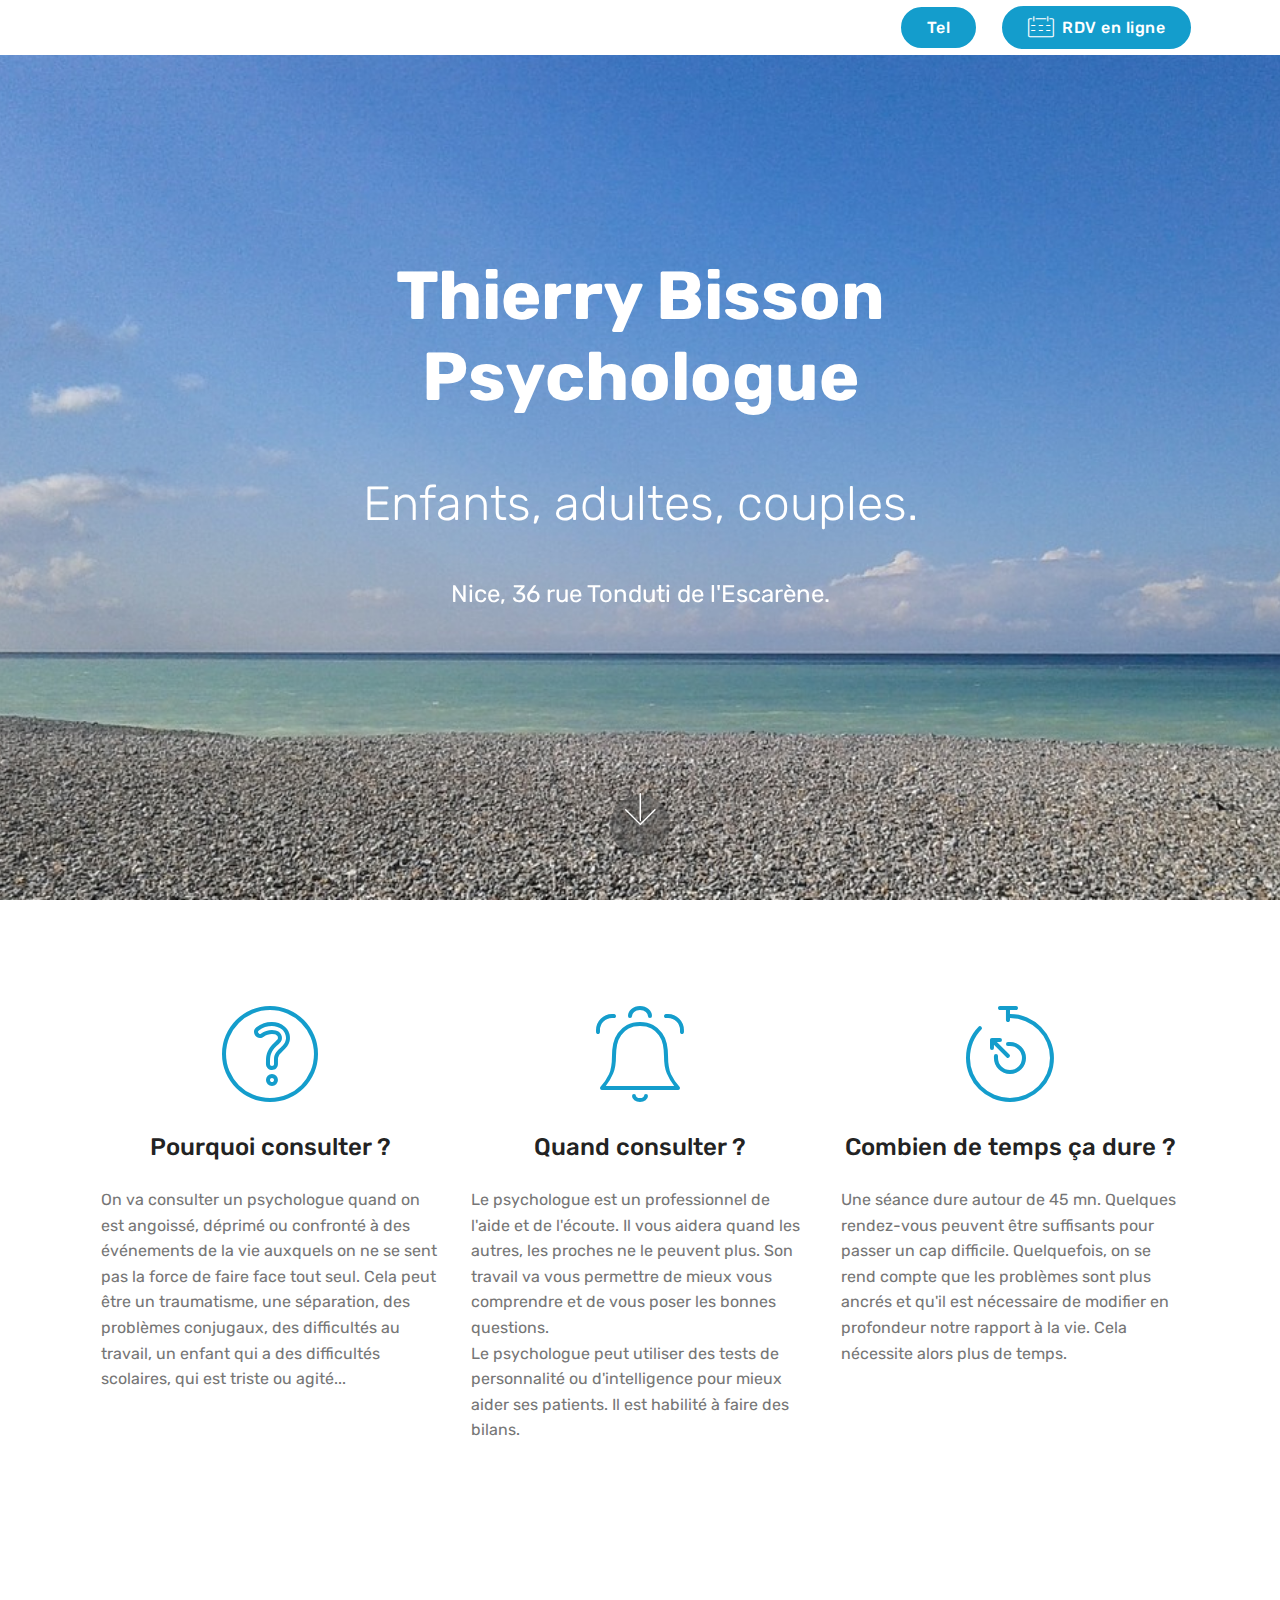
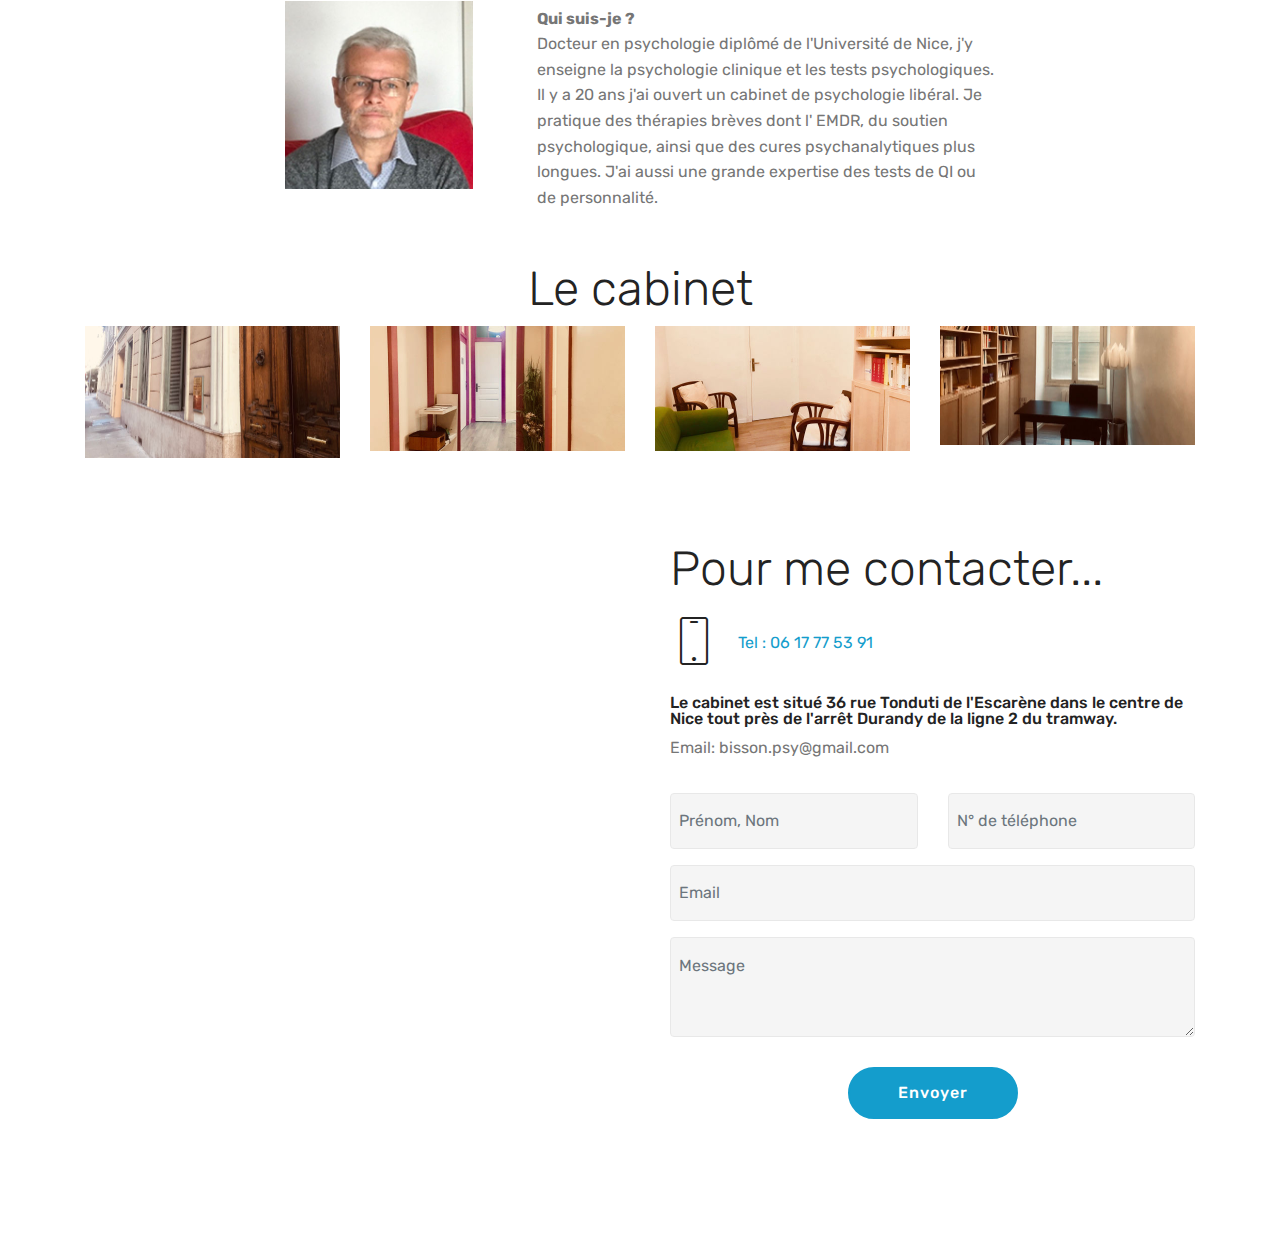
==== Site36/index.html @ e584512e "galerie avant contact, réduction des espaces" ====
<!DOCTYPE html>
<html  >
<head>
  <!-- Site made with Mobirise Website Builder v4.12.3, https://mobirise.com -->
  <meta charset="UTF-8">
  <meta http-equiv="X-UA-Compatible" content="IE=edge">
  <meta name="generator" content="Mobirise v4.12.3, mobirise.com">
  <meta name="viewport" content="width=device-width, initial-scale=1, minimum-scale=1">
  <link rel="shortcut icon" href="assets/images/iconepsy-128x144.png" type="image/x-icon">
  <meta name="description" content="">


  <title>Thierry Bisson Psychologue à Nice</title>
  <link rel="stylesheet" href="assets/web/assets/mobirise-icons/mobirise-icons.css">
  <link rel="stylesheet" href="assets/bootstrap/css/bootstrap.min.css">
  <link rel="stylesheet" href="assets/bootstrap/css/bootstrap-grid.min.css">
  <link rel="stylesheet" href="assets/bootstrap/css/bootstrap-reboot.min.css">
  <link rel="stylesheet" href="assets/tether/tether.min.css">
  <link rel="stylesheet" href="assets/dropdown/css/style.css">
  <link rel="stylesheet" href="assets/theme/css/style.css">
  <link rel="preload" as="style" href="assets/mobirise/css/mbr-additional.css"><link rel="stylesheet" href="assets/mobirise/css/mbr-additional.css" type="text/css">



</head>
<body>


  <section class="menu cid-rXheybpulM" once="menu" id="menu2-d">

    <nav class="navbar navbar-expand beta-menu navbar-dropdown align-items-center navbar-fixed-top navbar-toggleable-sm">
        <button class="navbar-toggler navbar-toggler-right" type="button" data-toggle="collapse" data-target="#navbarSupportedContent" aria-controls="navbarSupportedContent" aria-expanded="false" aria-label="Toggle navigation">
            <div class="hamburger">
                <span></span>
                <span></span>
                <span></span>
                <span></span>
            </div>
        </button>
        <!-- <div class="menu-logo">
            <div class="navbar-brand">


            </div>
        </div> -->
        <div class="collapse navbar-collapse" id="navbarSupportedContent">

            <div class="navbar-buttons mbr-section-btn">
                <a class="btn btn-sm btn-primary display-7" href="tel:+33617775391"
                target="_blank">
                <!-- <span class="mbri-mobile mbr-iconfont mbr-iconfont-btn"></span> -->
                <font face="MobiriseIcons">
                    <span style="font-size: 20px;"></span>
                </font>Tel
                </a>
                <a class="btn btn-sm btn-primary display-7" href="https://www.clicrdv.com/thierry-bisson?"
                target="_blank">
                <span class="mbri-calendar mbr-iconfont mbr-iconfont-btn"></span>
                <font face="MobiriseIcons">
                    <span style="font-size: 20px;"></span>
                </font>RDV en ligne
                </a>
            </div>
        </div>
    </nav>
</section>





<section class="engine"><a href="https://mobirise.info/t">free amp templates</a></section><section class="cid-rX5AnZ8Bly mbr-fullscreen mbr-parallax-background" id="header2-3">


    <div class="container align-center">
        <div class="row justify-content-md-center">
            <div class="mbr-white col-md-10">
                <h1 class="mbr-section-title mbr-bold pb-3 mbr-fonts-style display-1">Thierry Bisson Psychologue<br></h1><br>
                <p class="mbr-text pb-3 mbr-fonts-style display-2">Enfants, adultes, couples.<br>

                <p class="mbr-text pb-3 mbr-fonts-style display-5">
                    Nice, 36 rue Tonduti de l'Escarène.</p>

            </div>
        </div>
    </div>
    <div class="mbr-arrow hidden-sm-down" aria-hidden="true">
        <a href="#next">
            <i class="mbri-down mbr-iconfont"></i>
        </a>
    </div>
</section>





<section class="features1 cid-rX5BMU7tfX" id="features1-6">

    <div class="container">
        <div class="media-container-row">

            <div class="card p-3 col-12 col-md-6 col-lg-4">
                <div class="card-img pb-3">
                    <span class="mbr-iconfont mbri-question"></span>
                </div>
                <div class="card-box">
                    <h4 class="card-title py-3 mbr-fonts-style display-5">Pourquoi consulter ?</h4>
                    <p class="mbr-text mbr-fonts-style display-7">
                        On va consulter un psychologue quand on est angoissé, déprimé ou confronté à des événements de la vie auxquels on ne se sent pas la force de faire face tout seul. Cela peut être un traumatisme, une séparation, des problèmes conjugaux, des difficultés au travail, un enfant qui a des difficultés scolaires, qui est triste ou agité...
                    </p>
                </div>
            </div>

            <div class="card p-3 col-12 col-md-6 col-lg-4">
                <div class="card-img pb-3">
                    <span class="mbr-iconfont mbri-alert"></span>
                </div>
                <div class="card-box">
                    <h4 class="card-title py-3 mbr-fonts-style display-5">Quand consulter ?</h4>
                    <p class="mbr-text mbr-fonts-style display-7">Le psychologue est un professionnel de l'aide et de l'écoute. Il vous aidera quand les autres, les proches ne le peuvent plus. Son travail va vous permettre de mieux vous comprendre et de vous poser les bonnes questions.<br>Le psychologue peut utiliser des tests de personnalité ou d'intelligence pour mieux aider ses patients. Il est habilité à faire des bilans.</p>
                </div>
            </div>

            <div class="card p-3 col-12 col-md-6 col-lg-4">
                <div class="card-img pb-3">
                    <span class="mbr-iconfont mbri-timer"></span>
                </div>
                <div class="card-box">
                    <h4 class="card-title py-3 mbr-fonts-style display-5">Combien de temps ça dure ?</h4>
                    <p class="mbr-text mbr-fonts-style display-7">
                        Une séance dure autour de 45 mn. Quelques rendez-vous peuvent être suffisants pour passer un cap difficile. Quelquefois, on se rend compte que les problèmes sont plus ancrés et qu'il est nécessaire de modifier en profondeur notre rapport à la vie. Cela nécessite alors plus de temps.
                    </p>
                </div>
            </div>



        </div>

    </div>

</section>




<section class="mbr-section content6 cid-rXh73MvF9s" id="content6-9">



    <div class="container">
        <div class="media-container-row">
            <div class="col-12 col-md-8">
                <div class="media-container-row">
                    <div class="mbr-figure" style="width: 50%;">
                      <img src="assets/images/thierrybisson-400x400.jpg" alt="Mobirise" title="">
                    </div>
                    <div class="media-content">
                        <div class="mbr-section-text">
                            <p class="mbr-text mb-0 mbr-fonts-style display-7">
                               <br><strong>Qui suis-je ?</strong><br>Docteur en psychologie diplômé de l'Université de Nice, j'y enseigne la psychologie clinique et les tests psychologiques. Il y a 20 ans j'ai ouvert un cabinet de psychologie libéral. Je pratique des thérapies brèves dont l' EMDR, du soutien psychologique, ainsi que des cures psychanalytiques plus longues. J'ai aussi une grande expertise des tests de QI ou de personnalité.</p>
                        </div>
                    </div>
                </div>
            </div>
        </div>
    </div>
</section>

<section class="mbr-gallery gallery5 cid-rXhcnWGYde" id="gallery5-c">

    <div class="container">
        <h3 class="mbr-section-title align-center mbr-fonts-style display-2">
            Le cabinet</h3>

        <div class="row mbr-gallery" data-toggle="modal" data-target="#rXhog6Fxp5">
            <div class="col-sm-6 col-md-4 col-lg-3 item gallery-image">
                <div class="item-wrapper">
                    <img class="w-100" src="assets/images/entree-510x265.jpg" alt="" data-slide-to="0" title="" data-target="#rXhog6F63p">
                </div>
            </div>
            <div class="col-sm-6 col-md-4 col-lg-3 item gallery-image">
                <div class="item-wrapper">
                    <img class="w-100" src="assets/images/img-9846-510x250.jpg" alt="" data-slide-to="1" title="" data-target="#rXhog6F63p">
                </div>
            </div>
            <div class="col-sm-6 col-md-4 col-lg-3 item gallery-image">
                <div class="item-wrapper">
                    <img class="w-100" src="assets/images/img-9851-510x250.jpg" alt="" data-slide-to="2" title="" data-target="#rXhog6F63p">
                </div>
            </div>
            <div class="col-sm-6 col-md-4 col-lg-3 item gallery-image">
                <div class="item-wrapper">
                    <img class="w-100" src="assets/images/img-9849-510x239.jpg" alt="" data-slide-to="3" title="" data-target="#rXhog6F63p">
                </div>
            </div>
        </div>


    </div>
</section>


<section class="mbr-section form4 cid-rXh8LhP3tX" id="form4-a">


    <div class="container">
        <div class="row">
            <div class="col-md-6">
                <div class="google-map"><iframe frameborder="0" style="border:0" src="https://www.google.com/maps/embed/v1/place?key=AIzaSyCy9r70T3NYf3PhvVflTo0_zdif2_IoIYs&amp;q=place_id:ChIJA7hTmqXazRIR4J4RsKJyH0o" allowfullscreen=""></iframe></div>
            </div>
            <div class="col-md-6">
                <h2 class="pb-3 align-left mbr-fonts-style display-2">
                    Pour me contacter...</h2>
                <div>
                    <div class="icon-block pb-3 align-left">
                        <span class="icon-block__icon">
                            <span class="mbr-iconfont mbri-mobile"></span>
                        </span>


                        <a  href="tel:+33617775391"
                        target="_blank">
                        <!-- <span class="mbri-mobile mbr-iconfont mbr-iconfont-btn"></span> -->
                        <font face="MobiriseIcons">
                            <span style="font-size: 20px;"></span>
                        </font>Tel : 06 17 77 53 91
                        </a>




                        <!-- <h4 class="icon-block__title align-left mbr-fonts-style display-5">
                            06 17 77 53 91</h4> -->
                    </div>
                    <div class="icon-contacts pb-3">
                        <h5 class="align-left mbr-fonts-style display-7">Le cabinet est situé 36 rue Tonduti de l'Escarène dans le centre de Nice tout près de l'arrêt Durandy de la ligne 2 du tramway.</h5>

                        <a href="mailto:bisson.psy@gmail.com">
                        <p class="mbr-text align-left mbr-fonts-style display-7">Email: bisson.psy@gmail.com</p>
                        </a>
                    </div>
                </div>
                <div data-form-type="formoid">
                    <!---Formbuilder Form--->
                    <form action="https://mobirise.com/" method="POST" class="mbr-form form-with-styler" data-form-title="Mobirise Form"><input type="hidden" name="email" data-form-email="true" value="B6RjPDzgk/jT1wOFY/OQM3kNAQE3UJX8dqQb4H48ahyPomcD1AdgbJ08Fboomi5NJydVvF0+Ov7CQm+MrzidzOKGbsHlS70PgbFmV1HSnGoalaUDtWf2pWl2YOwgZ0vX">
                        <div class="row">
                            <div hidden="hidden" data-form-alert="" class="alert alert-success col-12">Merci, votre message a bien été envoyé</div>
                            <div hidden="hidden" data-form-alert-danger="" class="alert alert-danger col-12">
                            </div>
                        </div>
                        <div class="dragArea row">
                            <div class="col-md-6  form-group" data-for="name">
                                <input type="text" name="name" placeholder="Prénom, Nom" data-form-field="Name" required="required" class="form-control input display-7" id="name-form4-a">
                            </div>
                            <div class="col-md-6  form-group" data-for="phone">
                                <input type="text" name="phone" placeholder="N° de téléphone" data-form-field="Phone" required="required" class="form-control input display-7" id="phone-form4-a">
                            </div>
                            <div data-for="email" class="col-md-12  form-group">
                                <input type="text" name="email" placeholder="Email" data-form-field="Email" class="form-control input display-7" required="required" id="email-form4-a">
                            </div>
                            <div data-for="message" class="col-md-12  form-group">
                                <textarea name="message" placeholder="Message" data-form-field="Message" class="form-control input display-7" id="message-form4-a"></textarea>
                            </div>
                            <div class="col-md-12 input-group-btn  mt-2 align-center"><button type="submit" class="btn btn-primary btn-form display-4">Envoyer</button></div>
                        </div>
                    </form>
                    <!---Formbuilder Form--->
                </div>
            </div>
        </div>
    </div>
</section>








<section once="footers" class="cid-rXrm5uV6c5 mbr-reveal" id="footer6-f">


    <div class="container">
        <div class="media-container-row align-center mbr-white">
            <div class="col-6">
                <p class="mbr-text mb-0 mbr-fonts-style display-7">
                    © Copyright Thierry Bisson</p>
            </div>
            <div class="col-6">
                <p class="mbr-text mb-0 mbr-fonts-style display-7">
                    <a href="mentionslegales.html"> Mentions légales</a>
                </p>
            </div>
        </div>
    </div>
</section>


  <script src="assets/web/assets/jquery/jquery.min.js"></script>
  <script src="assets/popper/popper.min.js"></script>
  <script src="assets/bootstrap/js/bootstrap.min.js"></script>
  <script src="assets/smoothscroll/smooth-scroll.js"></script>
  <script src="assets/tether/tether.min.js"></script>
  <script src="assets/parallax/jarallax.min.js"></script>
  <script src="assets/dropdown/js/nav-dropdown.js"></script>
  <script src="assets/dropdown/js/navbar-dropdown.js"></script>
  <script src="assets/touchswipe/jquery.touch-swipe.min.js"></script>
  <script src="assets/theme/js/script.js"></script>
  <script src="assets/formoid/formoid.min.js"></script>


</body>
</html>
---- Site36/assets/web/assets/mobirise-icons/mobirise-icons.css ----
@font-face {
  font-family: 'MobiriseIcons';
  src:  url('mobirise-icons.eot?spat4u');
  src:  url('mobirise-icons.eot?spat4u#iefix') format('embedded-opentype'),
    url('mobirise-icons.ttf?spat4u') format('truetype'),
    url('mobirise-icons.woff?spat4u') format('woff'),
    url('mobirise-icons.svg?spat4u#MobiriseIcons') format('svg');
  font-weight: normal;
  font-style: normal;
  font-display: swap;
}

[class^="mbri-"], [class*=" mbri-"] {
  /* use !important to prevent issues with browser extensions that change fonts */
  font-family: MobiriseIcons !important;
  speak: none;
  font-style: normal;
  font-weight: normal;
  font-variant: normal;
  text-transform: none;
  line-height: 1;

  /* Better Font Rendering =========== */
  -webkit-font-smoothing: antialiased;
  -moz-osx-font-smoothing: grayscale;
}

.mbri-add-submenu:before {
  content: "\e900";
}
.mbri-alert:before {
  content: "\e901";
}
.mbri-align-center:before {
  content: "\e902";
}
.mbri-align-justify:before {
  content: "\e903";
}
.mbri-align-left:before {
  content: "\e904";
}
.mbri-align-right:before {
  content: "\e905";
}
.mbri-android:before {
  content: "\e906";
}
.mbri-apple:before {
  content: "\e907";
}
.mbri-arrow-down:before {
  content: "\e908";
}
.mbri-arrow-next:before {
  content: "\e909";
}
.mbri-arrow-prev:before {
  content: "\e90a";
}
.mbri-arrow-up:before {
  content: "\e90b";
}
.mbri-bold:before {
  content: "\e90c";
}
.mbri-bookmark:before {
  content: "\e90d";
}
.mbri-bootstrap:before {
  content: "\e90e";
}
.mbri-briefcase:before {
  content: "\e90f";
}
.mbri-browse:before {
  content: "\e910";
}
.mbri-bulleted-list:before {
  content: "\e911";
}
.mbri-calendar:before {
  content: "\e912";
}
.mbri-camera:before {
  content: "\e913";
}
.mbri-cart-add:before {
  content: "\e914";
}
.mbri-cart-full:before {
  content: "\e915";
}
.mbri-cash:before {
  content: "\e916";
}
.mbri-change-style:before {
  content: "\e917";
}
.mbri-chat:before {
  content: "\e918";
}
.mbri-clock:before {
  content: "\e919";
}
.mbri-close:before {
  content: "\e91a";
}
.mbri-cloud:before {
  content: "\e91b";
}
.mbri-code:before {
  content: "\e91c";
}
.mbri-contact-form:before {
  content: "\e91d";
}
.mbri-credit-card:before {
  content: "\e91e";
}
.mbri-cursor-click:before {
  content: "\e91f";
}
.mbri-cust-feedback:before {
  content: "\e920";
}
.mbri-database:before {
  content: "\e921";
}
.mbri-delivery:before {
  content: "\e922";
}
.mbri-desktop:before {
  content: "\e923";
}
.mbri-devices:before {
  content: "\e924";
}
.mbri-down:before {
  content: "\e925";
}
.mbri-download:before {
  content: "\e989";
}
.mbri-drag-n-drop:before {
  content: "\e927";
}
.mbri-drag-n-drop2:before {
  content: "\e928";
}
.mbri-edit:before {
  content: "\e929";
}
.mbri-edit2:before {
  content: "\e92a";
}
.mbri-error:before {
  content: "\e92b";
}
.mbri-extension:before {
  content: "\e92c";
}
.mbri-features:before {
  content: "\e92d";
}
.mbri-file:before {
  content: "\e92e";
}
.mbri-flag:before {
  content: "\e92f";
}
.mbri-folder:before {
  content: "\e930";
}
.mbri-gift:before {
  content: "\e931";
}
.mbri-github:before {
  content: "\e932";
}
.mbri-globe:before {
  content: "\e933";
}
.mbri-globe-2:before {
  content: "\e934";
}
.mbri-growing-chart:before {
  content: "\e935";
}
.mbri-hearth:before {
  content: "\e936";
}
.mbri-help:before {
  content: "\e937";
}
.mbri-home:before {
  content: "\e938";
}
.mbri-hot-cup:before {
  content: "\e939";
}
.mbri-idea:before {
  content: "\e93a";
}
.mbri-image-gallery:before {
  content: "\e93b";
}
.mbri-image-slider:before {
  content: "\e93c";
}
.mbri-info:before {
  content: "\e93d";
}
.mbri-italic:before {
  content: "\e93e";
}
.mbri-key:before {
  content: "\e93f";
}
.mbri-laptop:before {
  content: "\e940";
}
.mbri-layers:before {
  content: "\e941";
}
.mbri-left-right:before {
  content: "\e942";
}
.mbri-left:before {
  content: "\e943";
}
.mbri-letter:before {
  content: "\e944";
}
.mbri-like:before {
  content: "\e945";
}
.mbri-link:before {
  content: "\e946";
}
.mbri-lock:before {
  content: "\e947";
}
.mbri-login:before {
  content: "\e948";
}
.mbri-logout:before {
  content: "\e949";
}
.mbri-magic-stick:before {
  content: "\e94a";
}
.mbri-map-pin:before {
  content: "\e94b";
}
.mbri-menu:before {
  content: "\e94c";
}
.mbri-mobile:before {
  content: "\e94d";
}
.mbri-mobile2:before {
  content: "\e94e";
}
.mbri-mobirise:before {
  content: "\e94f";
}
.mbri-more-horizontal:before {
  content: "\e950";
}
.mbri-more-vertical:before {
  content: "\e951";
}
.mbri-music:before {
  content: "\e952";
}
.mbri-new-file:before {
  content: "\e953";
}
.mbri-numbered-list:before {
  content: "\e954";
}
.mbri-opened-folder:before {
  content: "\e955";
}
.mbri-pages:before {
  content: "\e956";
}
.mbri-paper-plane:before {
  content: "\e957";
}
.mbri-paperclip:before {
  content: "\e958";
}
.mbri-photo:before {
  content: "\e959";
}
.mbri-photos:before {
  content: "\e95a";
}
.mbri-pin:before {
  content: "\e95b";
}
.mbri-play:before {
  content: "\e95c";
}
.mbri-plus:before {
  content: "\e95d";
}
.mbri-preview:before {
  content: "\e95e";
}
.mbri-print:before {
  content: "\e95f";
}
.mbri-protect:before {
  content: "\e960";
}
.mbri-question:before {
  content: "\e961";
}
.mbri-quote-left:before {
  content: "\e962";
}
.mbri-quote-right:before {
  content: "\e963";
}
.mbri-refresh:before {
  content: "\e964";
}
.mbri-responsive:before {
  content: "\e965";
}
.mbri-right:before {
  content: "\e966";
}
.mbri-rocket:before {
  content: "\e967";
}
.mbri-sad-face:before {
  content: "\e968";
}
.mbri-sale:before {
  content: "\e969";
}
.mbri-save:before {
  content: "\e96a";
}
.mbri-search:before {
  content: "\e96b";
}
.mbri-setting:before {
  content: "\e96c";
}
.mbri-setting2:before {
  content: "\e96d";
}
.mbri-setting3:before {
  content: "\e96e";
}
.mbri-share:before {
  content: "\e96f";
}
.mbri-shopping-bag:before {
  content: "\e970";
}
.mbri-shopping-basket:before {
  content: "\e971";
}
.mbri-shopping-cart:before {
  content: "\e972";
}
.mbri-sites:before {
  content: "\e973";
}
.mbri-smile-face:before {
  content: "\e974";
}
.mbri-speed:before {
  content: "\e975";
}
.mbri-star:before {
  content: "\e976";
}
.mbri-success:before {
  content: "\e977";
}
.mbri-sun:before {
  content: "\e978";
}
.mbri-sun2:before {
  content: "\e979";
}
.mbri-tablet:before {
  content: "\e97a";
}
.mbri-tablet-vertical:before {
  content: "\e97b";
}
.mbri-target:before {
  content: "\e97c";
}
.mbri-timer:before {
  content: "\e97d";
}
.mbri-to-ftp:before {
  content: "\e97e";
}
.mbri-to-local-drive:before {
  content: "\e97f";
}
.mbri-touch-swipe:before {
  content: "\e980";
}
.mbri-touch:before {
  content: "\e981";
}
.mbri-trash:before {
  content: "\e982";
}
.mbri-underline:before {
  content: "\e983";
}
.mbri-unlink:before {
  content: "\e984";
}
.mbri-unlock:before {
  content: "\e985";
}
.mbri-up-down:before {
  content: "\e986";
}
.mbri-up:before {
  content: "\e987";
}
.mbri-update:before {
  content: "\e988";
}
.mbri-upload:before {
 content: "\e926"; 
}
.mbri-user:before {
  content: "\e98a";
}
.mbri-user2:before {
  content: "\e98b";
}
.mbri-users:before {
  content: "\e98c";
}
.mbri-video:before {
  content: "\e98d";
}
.mbri-video-play:before {
  content: "\e98e";
}
.mbri-watch:before {
  content: "\e98f";
}
.mbri-website-theme:before {
  content: "\e990";
}
.mbri-wifi:before {
  content: "\e991";
}
.mbri-windows:before {
  content: "\e992";
}
.mbri-zoom-out:before {
  content: "\e993";
}
.mbri-redo:before {
  content: "\e994";
}
.mbri-undo:before {
  content: "\e995";
}
---- Site36/assets/dropdown/css/style.css ----
.navbar-dropdown {
  left: 0;
  padding: 0;
  position: absolute;
  right: 0;
  top: 0;
  transition: all 0.45s ease;
  z-index: 1030;
  background: #282828; }
  .navbar-dropdown .navbar-logo {
    margin-right: 0.8rem;
    transition: margin 0.3s ease-in-out;
    vertical-align: middle; }
    .navbar-dropdown .navbar-logo img {
      height: 3.125rem;
      transition: all 0.3s ease-in-out; }
    .navbar-dropdown .navbar-logo.mbr-iconfont {
      font-size: 3.125rem;
      line-height: 3.125rem; }
  .navbar-dropdown .navbar-caption {
    font-weight: 700;
    white-space: normal;
    vertical-align: -4px;
    line-height: 3.125rem !important; }
    .navbar-dropdown .navbar-caption, .navbar-dropdown .navbar-caption:hover {
      color: inherit;
      text-decoration: none; }
  .navbar-dropdown .mbr-iconfont + .navbar-caption {
    vertical-align: -1px; }
  .navbar-dropdown.navbar-fixed-top {
    position: fixed; }
  .navbar-dropdown .navbar-brand span {
    vertical-align: -4px; }
  .navbar-dropdown.bg-color.transparent {
    background: none; }
  .navbar-dropdown.navbar-short .navbar-brand {
    padding: 0.625rem 0; }
    .navbar-dropdown.navbar-short .navbar-brand span {
      vertical-align: -1px; }
  .navbar-dropdown.navbar-short .navbar-caption {
    line-height: 2.375rem !important;
    vertical-align: -2px; }
  .navbar-dropdown.navbar-short .navbar-logo {
    margin-right: 0.5rem; }
    .navbar-dropdown.navbar-short .navbar-logo img {
      height: 2.375rem; }
    .navbar-dropdown.navbar-short .navbar-logo.mbr-iconfont {
      font-size: 2.375rem;
      line-height: 2.375rem; }
  .navbar-dropdown.navbar-short .mbr-table-cell {
    height: 3.625rem; }
  .navbar-dropdown .navbar-close {
    left: 0.6875rem;
    position: fixed;
    top: 0.75rem;
    z-index: 1000; }
  .navbar-dropdown .hamburger-icon {
    content: "";
    display: inline-block;
    vertical-align: middle;
    width: 16px;
    -webkit-box-shadow: 0 -6px 0 1px #282828,0 0 0 1px #282828,0 6px 0 1px #282828;
    -moz-box-shadow: 0 -6px 0 1px #282828,0 0 0 1px #282828,0 6px 0 1px #282828;
    box-shadow: 0 -6px 0 1px #282828,0 0 0 1px #282828,0 6px 0 1px #282828; }

.dropdown-menu .dropdown-toggle[data-toggle="dropdown-submenu"]::after {
  border-bottom: 0.35em solid transparent;
  border-left: 0.35em solid;
  border-right: 0;
  border-top: 0.35em solid transparent;
  margin-left: 0.3rem; }

.dropdown-menu .dropdown-item:focus {
  outline: 0; }

.nav-dropdown {
  font-size: 0.75rem;
  font-weight: 500;
  height: auto !important; }
  .nav-dropdown .nav-btn {
    padding-left: 1rem; }
  .nav-dropdown .link {
    margin: .667em 1.667em;
    font-weight: 500;
    padding: 0;
    transition: color .2s ease-in-out; }
    .nav-dropdown .link.dropdown-toggle {
      margin-right: 2.583em; }
      .nav-dropdown .link.dropdown-toggle::after {
        margin-left: .25rem;
        border-top: 0.35em solid;
        border-right: 0.35em solid transparent;
        border-left: 0.35em solid transparent;
        border-bottom: 0; }
      .nav-dropdown .link.dropdown-toggle[aria-expanded="true"] {
        margin: 0;
        padding: 0.667em 3.263em  0.667em 1.667em; }
  .nav-dropdown .link::after,
  .nav-dropdown .dropdown-item::after {
    color: inherit; }
  .nav-dropdown .btn {
    font-size: 0.75rem;
    font-weight: 700;
    letter-spacing: 0;
    margin-bottom: 0;
    padding-left: 1.25rem;
    padding-right: 1.25rem; }
  .nav-dropdown .dropdown-menu {
    border-radius: 0;
    border: 0;
    left: 0;
    margin: 0;
    padding-bottom: 1.25rem;
    padding-top: 1.25rem;
    position: relative; }
  .nav-dropdown .dropdown-submenu {
    margin-left: 0.125rem;
    top: 0; }
  .nav-dropdown .dropdown-item {
    font-weight: 500;
    line-height: 2;
    padding: 0.3846em 4.615em 0.3846em 1.5385em;
    position: relative;
    transition: color .2s ease-in-out, background-color .2s ease-in-out; }
    .nav-dropdown .dropdown-item::after {
      margin-top: -0.3077em;
      position: absolute;
      right: 1.1538em;
      top: 50%; }
    .nav-dropdown .dropdown-item:focus, .nav-dropdown .dropdown-item:hover {
      background: none; }

@media (max-width: 767px) {
  .nav-dropdown.navbar-toggleable-sm {
    bottom: 0;
    display: none;
    left: 0;
    overflow-x: hidden;
    position: fixed;
    top: 0;
    transform: translateX(-100%);
    -ms-transform: translateX(-100%);
    -webkit-transform: translateX(-100%);
    width: 18.75rem;
    z-index: 999; } }
.nav-dropdown.navbar-toggleable-xl {
  bottom: 0;
  display: none;
  left: 0;
  overflow-x: hidden;
  position: fixed;
  top: 0;
  transform: translateX(-100%);
  -ms-transform: translateX(-100%);
  -webkit-transform: translateX(-100%);
  width: 18.75rem;
  z-index: 999; }

.nav-dropdown-sm {
  display: block !important;
  overflow-x: hidden;
  overflow: auto;
  padding-top: 3.875rem; }
  .nav-dropdown-sm::after {
    content: "";
    display: block;
    height: 3rem;
    width: 100%; }
  .nav-dropdown-sm.collapse.in ~ .navbar-close {
    display: block !important; }
  .nav-dropdown-sm.collapsing, .nav-dropdown-sm.collapse.in {
    transform: translateX(0);
    -ms-transform: translateX(0);
    -webkit-transform: translateX(0);
    transition: all 0.25s ease-out;
    -webkit-transition: all 0.25s ease-out;
    background: #282828; }
  .nav-dropdown-sm.collapsing[aria-expanded="false"] {
    transform: translateX(-100%);
    -ms-transform: translateX(-100%);
    -webkit-transform: translateX(-100%); }
  .nav-dropdown-sm .nav-item {
    display: block;
    margin-left: 0 !important;
    padding-left: 0; }
  .nav-dropdown-sm .link,
  .nav-dropdown-sm .dropdown-item {
    border-top: 1px dotted rgba(255, 255, 255, 0.1);
    font-size: 0.8125rem;
    line-height: 1.6;
    margin: 0 !important;
    padding: 0.875rem 2.4rem 0.875rem 1.5625rem !important;
    position: relative;
    white-space: normal; }
    .nav-dropdown-sm .link:focus, .nav-dropdown-sm .link:hover,
    .nav-dropdown-sm .dropdown-item:focus,
    .nav-dropdown-sm .dropdown-item:hover {
      background: rgba(0, 0, 0, 0.2) !important;
      color: #c0a375; }
  .nav-dropdown-sm .nav-btn {
    position: relative;
    padding: 1.5625rem 1.5625rem 0 1.5625rem; }
    .nav-dropdown-sm .nav-btn::before {
      border-top: 1px dotted rgba(255, 255, 255, 0.1);
      content: "";
      left: 0;
      position: absolute;
      top: 0;
      width: 100%; }
    .nav-dropdown-sm .nav-btn + .nav-btn {
      padding-top: 0.625rem; }
      .nav-dropdown-sm .nav-btn + .nav-btn::before {
        display: none; }
  .nav-dropdown-sm .btn {
    padding: 0.625rem 0; }
  .nav-dropdown-sm .dropdown-toggle[data-toggle="dropdown-submenu"]::after {
    margin-left: .25rem;
    border-top: 0.35em solid;
    border-right: 0.35em solid transparent;
    border-left: 0.35em solid transparent;
    border-bottom: 0; }
  .nav-dropdown-sm .dropdown-toggle[data-toggle="dropdown-submenu"][aria-expanded="true"]::after {
    border-top: 0;
    border-right: 0.35em solid transparent;
    border-left: 0.35em solid transparent;
    border-bottom: 0.35em solid; }
  .nav-dropdown-sm .dropdown-menu {
    margin: 0;
    padding: 0;
    position: relative;
    top: 0;
    left: 0;
    width: 100%;
    border: 0;
    float: none;
    border-radius: 0;
    background: none; }
  .nav-dropdown-sm .dropdown-submenu {
    left: 100%;
    margin-left: 0.125rem;
    margin-top: -1.25rem;
    top: 0; }

.navbar-toggleable-sm .nav-dropdown .dropdown-menu {
  position: absolute; }

.navbar-toggleable-sm .nav-dropdown .dropdown-submenu {
  left: 100%;
  margin-left: 0.125rem;
  margin-top: -1.25rem;
  top: 0; }

.navbar-toggleable-sm.opened .nav-dropdown .dropdown-menu {
  position: relative; }

.navbar-toggleable-sm.opened .nav-dropdown .dropdown-submenu {
  left: 0;
  margin-left: 00rem;
  margin-top: 0rem;
  top: 0; }

.is-builder .nav-dropdown.collapsing {
  transition: none !important; }

/*# sourceMappingURL=style.css.map */
---- Site36/assets/theme/css/style.css ----
/* @charset "UTF-8";
/*!
 * Mobirise v4 theme (https://mobirise.com/)
 * Copyright 2017 Mobirise
 */
section {
  background-color: #eeeeee;
}

body {
  font-style: normal;
  line-height: 1.5;
}

section,
.container,
.container-fluid {
  position: relative;
  word-wrap: break-word;
}

a.mbr-iconfont:hover {
  text-decoration: none;
}

.article .lead p,
.article .lead ul,
.article .lead ol,
.article .lead pre,
.article .lead blockquote {
  margin-bottom: 0;
}

ul,
ol,
pre,
blockquote {
  margin-bottom: 2.3125rem;
}

pre {
  background: #f4f4f4;
  padding: 10px 24px;
  white-space: pre-wrap;
}

.inactive {
  -webkit-user-select: none;
  -moz-user-select: none;
  -ms-user-select: none;
  user-select: none;
  pointer-events: none;
  -webkit-user-drag: none;
  user-drag: none;
}

.mbr-section__comments .row {
  justify-content: center;
  -webkit-justify-content: center;
}

a {
  font-style: normal;
  font-weight: 400;
  cursor: pointer;
}
a, a:hover {
  text-decoration: none;
}

figure {
  margin-bottom: 0;
}

body {
  color: #232323;
}

h1,
h2,
h3,
h4,
h5,
h6,
.h1,
.h2,
.h3,
.h4,
.h5,
.h6,
.display-1,
.display-2,
.display-3,
.display-4 {
  line-height: 1;
  word-break: break-word;
  word-wrap: break-word;
}

.mbr-section-title {
  font-style: normal;
  line-height: 1.2;
}

.mbr-section-subtitle {
  line-height: 1.3;
}

.mbr-text {
  font-style: normal;
  line-height: 1.6;
}

b,
strong {
  font-weight: bold;
}

blockquote {
  padding: 10px 0 10px 20px;
  position: relative;
  border-left: 2px solid;
  border-color: #ff3366;
}

/* input:-webkit-autofill, input:-webkit-autofill:hover, input:-webkit-autofill:focus, input:-webkit-autofill:active {
  transition-delay: 9999s;
  transition-property: background-color, color;
} */

textarea[type=hidden] {
  display: none;
}

body {
  position: relative;
}

section {
  background-position: 50% 50%;
  background-repeat: no-repeat;
  background-size: cover;
}
section .mbr-background-video,
section .mbr-background-video-preview {
  position: absolute;
  bottom: 0;
  left: 0;
  right: 0;
  top: 0;
}

.hidden {
  visibility: hidden;
}

.mbr-z-index20 {
  z-index: 20;
}

/*! Base colors */
.mbr-white {
  color: #ffffff;
}

.mbr-black {
  color: #000000;
}

.mbr-bg-white {
  background-color: #ffffff;
}

.mbr-bg-black {
  background-color: #000000;
}

/*! Text-aligns */
.align-left {
  text-align: left;
}

.align-center {
  text-align: center;
}

.align-right {
  text-align: right;
}

/* @media (max-width: 767px) {
  .align-left,
.align-center,
.align-right,
.mbr-section-btn,
.mbr-section-title {
    text-align: center;
  }
} */
/*! Font-weight  */
.mbr-light {
  font-weight: 300;
}

.mbr-regular {
  font-weight: 400;
}

.mbr-semibold {
  font-weight: 500;
}

.mbr-bold {
  font-weight: 700;
}

/*! Media  */
.media-size-item {
  -webkit-flex: 1 1 auto;
  -moz-flex: 1 1 auto;
  -ms-flex: 1 1 auto;
  -o-flex: 1 1 auto;
  flex: 1 1 auto;
}

.media-content {
  -webkit-flex-basis: 100%;
  flex-basis: 100%;
}

.media-container-row {
  display: -ms-flexbox;
  display: -webkit-flex;
  display: flex;
  -webkit-flex-direction: row;
  -ms-flex-direction: row;
  flex-direction: row;
  -webkit-flex-wrap: wrap;
  -ms-flex-wrap: wrap;
  flex-wrap: wrap;
  -webkit-justify-content: center;
  -ms-flex-pack: center;
  justify-content: center;
  -webkit-align-content: center;
  -ms-flex-line-pack: center;
  align-content: center;
  -webkit-align-items: start;
  -ms-flex-align: start;
  align-items: start;
}
.media-container-row .media-size-item {
  width: 400px;
}

.media-container-column {
  display: -ms-flexbox;
  display: -webkit-flex;
  display: flex;
  -webkit-flex-direction: column;
  -ms-flex-direction: column;
  flex-direction: column;
  -webkit-flex-wrap: wrap;
  -ms-flex-wrap: wrap;
  flex-wrap: wrap;
  -webkit-justify-content: center;
  -ms-flex-pack: center;
  justify-content: center;
  -webkit-align-content: center;
  -ms-flex-line-pack: center;
  align-content: center;
  -webkit-align-items: stretch;
  -ms-flex-align: stretch;
  align-items: stretch;
}
.media-container-column > * {
  width: 100%;
}

@media (min-width: 992px) {
  .media-container-row {
    -webkit-flex-wrap: nowrap;
    -ms-flex-wrap: nowrap;
    flex-wrap: nowrap;
  }
}
figure {
  overflow: hidden;
}

figure[mbr-media-size] {
  transition: width 0.1s;
}

.mbr-figure img,
.mbr-figure iframe {
  display: block;
  width: 100%;
}

.card {
  background-color: transparent;
  border: none;
}

.card-box {
  width: 100%;
}

.card-img {
  text-align: center;
  flex-shrink: 0;
  -webkit-flex-shrink: 0;
}

.media {
  max-width: 100%;
  margin: 0 auto;
}

.mbr-figure {
  -ms-flex-item-align: center;
  -ms-grid-row-align: center;
  -webkit-align-self: center;
  align-self: center;
}

.media-container > div {
  max-width: 100%;
}

.mbr-figure img,
.card-img img {
  width: 100%;
}

@media (max-width: 991px) {
  .media-size-item {
    width: auto !important;
  }

  .media {
    width: auto;
  }

  .mbr-figure {
    width: 100% !important;
  }
}
/*! Buttons */
.btn {
  font-weight: 500;
  border-width: 2px;
  font-style: normal;
  letter-spacing: 1px;
  margin: 0.4rem 0.8rem;
  white-space: normal;
  -webkit-transition: all 0.3s ease-in-out;
  -moz-transition: all 0.3s ease-in-out;
  transition: all 0.3s ease-in-out;
  display: inline-flex;
  align-items: center;
  justify-content: center;
  word-break: break-word;
  -webkit-align-items: center;
  -webkit-justify-content: center;
  display: -webkit-inline-flex;
}

.btn-sm {
  font-weight: 500;
  letter-spacing: 0.5px;
  -webkit-transition: all 0.3s ease-in-out;
  -moz-transition: all 0.3s ease-in-out;
  transition: all 0.3s ease-in-out;
}

.btn-md {
  font-weight: 500;
  letter-spacing: 1px;
  margin: 0.4rem 0.8rem !important;
  -webkit-transition: all 0.3s ease-in-out;
  -moz-transition: all 0.3s ease-in-out;
  transition: all 0.3s ease-in-out;
}

.btn-lg {
  font-weight: 500;
  letter-spacing: 1px;
  margin: 0.4rem 0.8rem !important;
  -webkit-transition: all 0.3s ease-in-out;
  -moz-transition: all 0.3s ease-in-out;
  transition: all 0.3s ease-in-out;
}

.mbr-section-btn {
  margin-left: -0.25rem;
  margin-right: -0.25rem;
  font-size: 0;
}

/* nav .mbr-section-btn {
  margin-left: 0rem;
  margin-right: 0rem;
} */

.btn-form {
  border-radius: 0;
}
.btn-form:hover {
  cursor: pointer;
}

/*! Btn icon margin */
.btn .mbr-iconfont,
.btn.btn-sm .mbr-iconfont {
  cursor: pointer;
  margin-right: 0.5rem;
}

.btn.btn-md .mbr-iconfont,
.btn.btn-md .mbr-iconfont {
  margin-right: 0.8rem;
}

.mbr-regular {
  font-weight: 400;
}

.mbr-semibold {
  font-weight: 500;
}

.mbr-bold {
  font-weight: 700;
}

[type=submit] {
  -webkit-appearance: none;
}

/*! Full-screen */
.mbr-fullscreen .mbr-overlay {
  min-height: 100vh;
}

.mbr-fullscreen {
  display: flex;
  display: -webkit-flex;
  display: -moz-flex;
  display: -ms-flex;
  display: -o-flex;
  align-items: center;
  -webkit-align-items: center;
  min-height: 100vh;
  padding-top: 3rem;
  padding-bottom: 3rem;
}

/*! Map */
.map {
  height: 25rem;
  position: relative;
}
.map iframe {
  width: 100%;
  height: 100%;
}

.mbr-overlay {
  background-color: #000;
  bottom: 0;
  left: 0;
  opacity: 0.5;
  position: absolute;
  right: 0;
  top: 0;
  z-index: 0;
  pointer-events: none;
}

/* Form */
blockquote {
  font-style: italic;
  padding: 10px 0 10px 20px;
  font-size: 1.09rem;
  position: relative;
  border-width: 3px;
}

.form-control {
  background-color: #f5f5f5;
  box-shadow: none;
  color: #565656;
  line-height: 1.43;
  min-height: 3.5em;
  padding: 1.07em 0.5em;
}
.form-control, .form-control:focus {
  border: 1px solid #e8e8e8;
}
.form-active .form-control:invalid {
  border-color: red;
}

.form-control-label {
  position: relative;
  cursor: pointer;
  margin-bottom: 0.357em;
  padding: 0;
}

.alert {
  color: #ffffff;
  border-radius: 0;
  border: 0;
  font-size: 0.875rem;
  line-height: 1.5;
  margin-bottom: 1.875rem;
  padding: 1.25rem;
  position: relative;
}
.alert.alert-form::after {
  background-color: inherit;
  bottom: -7px;
  content: "";
  display: block;
  height: 14px;
  left: 50%;
  margin-left: -7px;
  position: absolute;
  transform: rotate(45deg);
  width: 14px;
  -webkit-transform: rotate(45deg);
}

.form-asterisk {
  font-family: initial;
  position: absolute;
  top: -2px;
  font-weight: normal;
}

/*! Scroll to top arrow */
#scrollToTop a i:before {
  content: "";
  position: absolute;
  height: 40%;
  top: 25%;
  background: #fff;
  width: 2px;
  left: calc(50% - 1px);
}
#scrollToTop a i:after {
  content: "";
  position: absolute;
  display: block;
  border-top: 2px solid #fff;
  border-right: 2px solid #fff;
  width: 40%;
  height: 40%;
  left: 30%;
  bottom: 30%;
  transform: rotate(135deg);
  -webkit-transform: rotate(135deg);
}

.mbr-arrow-up {
  bottom: 25px;
  right: 90px;
  position: fixed;
  text-align: right;
  z-index: 5000;
  color: #ffffff;
  font-size: 32px;
  transform: rotate(180deg);
  -webkit-transform: rotate(180deg);
}

.mbr-arrow-up a {
  background: rgba(0, 0, 0, 0.2);
  border-radius: 3px;
  color: #fff;
  display: inline-block;
  height: 60px;
  width: 60px;
  outline-style: none !important;
  position: relative;
  text-decoration: none;
  transition: all 0.3s ease-in-out;
  cursor: pointer;
  text-align: center;
}
.mbr-arrow-up a:hover {
  background-color: rgba(0, 0, 0, 0.4);
}
.mbr-arrow-up a i {
  line-height: 60px;
}

.mbr-arrow-up-icon {
  display: block;
  color: #fff;
}

.mbr-arrow-up-icon::before {
  content: "›";
  display: inline-block;
  font-family: serif;
  font-size: 32px;
  line-height: 1;
  font-style: normal;
  position: relative;
  top: 6px;
  left: -4px;
  -webkit-transform: rotate(-90deg);
  transform: rotate(-90deg);
}

/*! Arrow Down */
.mbr-arrow {
  position: absolute;
  bottom: 45px;
  left: 50%;
  width: 60px;
  height: 60px;
  cursor: pointer;
  background-color: rgba(80, 80, 80, 0.5);
  border-radius: 50%;
  -webkit-transform: translateX(-50%);
  transform: translateX(-50%);
}
.mbr-arrow > a {
  display: inline-block;
  text-decoration: none;
  outline-style: none;
  -webkit-animation: arrowdown 1.7s ease-in-out infinite;
  animation: arrowdown 1.7s ease-in-out infinite;
}
.mbr-arrow > a > i {
  position: absolute;
  top: -2px;
  left: 15px;
  font-size: 2rem;
}

@keyframes arrowdown {
  0% {
    transform: translateY(0px);
    -webkit-transform: translateY(0px);
  }
  50% {
    transform: translateY(-5px);
    -webkit-transform: translateY(-5px);
  }
  100% {
    transform: translateY(0px);
    -webkit-transform: translateY(0px);
  }
}
@-webkit-keyframes arrowdown {
  0% {
    transform: translateY(0px);
    -webkit-transform: translateY(0px);
  }
  50% {
    transform: translateY(-5px);
    -webkit-transform: translateY(-5px);
  }
  100% {
    transform: translateY(0px);
    -webkit-transform: translateY(0px);
  }
}
@media (max-width: 500px) {
  .mbr-arrow-up {
    left: 50%;
    right: auto;
    transform: translateX(-50%) rotate(180deg);
    -webkit-transform: translateX(-50%) rotate(180deg);
  }
}
/*Gradients animation*/
@keyframes gradient-animation {
  from {
    background-position: 0% 100%;
    animation-timing-function: ease-in-out;
  }
  to {
    background-position: 100% 0%;
    animation-timing-function: ease-in-out;
  }
}
@-webkit-keyframes gradient-animation {
  from {
    background-position: 0% 100%;
    animation-timing-function: ease-in-out;
  }
  to {
    background-position: 100% 0%;
    animation-timing-function: ease-in-out;
  }
}
.bg-gradient {
  background-size: 200% 200%;
  animation: gradient-animation 5s infinite alternate;
  -webkit-animation: gradient-animation 5s infinite alternate;
}

.menu .navbar-brand {
  display: -webkit-flex;
}
.menu .navbar-brand span {
  display: flex;
  display: -webkit-flex;
}
.menu .navbar-brand .navbar-caption-wrap {
  display: -webkit-flex;
}
.menu .navbar-brand .navbar-logo img {
  display: -webkit-flex;
}
@media (min-width: 768px) and (max-width: 1023px) {
  .menu .navbar-toggleable-sm .navbar-nav {
    display: -webkit-box;
    display: -webkit-flex;
    display: -ms-flexbox;
  }
}
@media (max-width: 650px) {
  .menu .navbar-collapse {
    max-height: 93.5vh;
  }
  .menu .navbar-collapse.show {
    overflow: auto;
  }
}
@media (min-width: 1024px) {
  .menu .navbar-nav.nav-dropdown {
    display: -webkit-flex;
  }
  .menu .navbar-toggleable-sm .navbar-collapse {
    display: -webkit-flex !important;
  }
  .menu .collapsed .navbar-collapse {
    max-height: 93.5vh;
  }
  .menu .collapsed .navbar-collapse.show {
    overflow: auto;
  }
}
@media (max-width: 767px) {
  .menu .navbar-collapse {
    max-height: 80vh;
  }
}

/* Others*/
.note-check a[data-value=Rubik] {
  font-style: normal;
}

.mbr-arrow a {
  color: #ffffff;
}

@media (max-width: 767px) {
  .mbr-arrow {
    display: none;
  }
}
.navbar {
  display: -webkit-flex;
  -webkit-flex-wrap: wrap;
  -webkit-align-items: center;
  -webkit-justify-content: space-between;
}

.navbar-collapse {
  -webkit-flex-basis: 100%;
  -webkit-flex-grow: 1;
  -webkit-align-items: center;
}

.nav-dropdown .link {
  padding: 0.667em 1.667em !important;
  margin: 0 !important;
}

.nav {
  display: -webkit-flex;
  -webkit-flex-wrap: wrap;
}

.row {
  display: -webkit-flex;
  -webkit-flex-wrap: wrap;
}

.justify-content-center {
  -webkit-justify-content: center;
}

.form-inline {
  display: -webkit-flex;
  -webkit-flex-flow: row wrap;
  -webkit-align-items: center;
}

.card-wrapper {
  -webkit-flex: 1;
}

.carousel-control {
  z-index: 10;
  display: -webkit-flex;
  -webkit-align-items: center;
  -webkit-justify-content: center;
}

.carousel-controls {
  display: -webkit-flex;
}

.media {
  display: -webkit-flex;
}

.form-group:focus {
  outline: none;
}

.jq-selectbox__select {
  padding: 1.07em 0.5em;
  position: absolute;
  top: 0;
  left: 0;
  width: 100%;
}

.jq-selectbox__dropdown {
  position: absolute;
  top: 100%;
  left: 0 !important;
  width: 100% !important;
}

.jq-selectbox__trigger-arrow {
  transform: translateY(-50%);
}

.jq-selectbox li {
  padding: 1.07em 0.5em;
}

input[type=range] {
  padding-left: 0 !important;
  padding-right: 0 !important;
}

.modal-dialog,
.modal-content {
  height: 100%;
}

.modal-dialog .carousel-inner {
  height: calc(100vh - 1.75rem);
}
@media (max-width: 575px) {
  .modal-dialog .carousel-inner {
    height: calc(100vh - 1rem);
  }
}

.carousel-item {
  text-align: center;
}

.carousel-item img {
  margin: auto;
}

.navbar-toggler {
  -webkit-align-self: flex-start;
  -ms-flex-item-align: start;
  align-self: flex-start;
  padding: 0.25rem 0.75rem;
  font-size: 1.25rem;
  line-height: 1;
  background: transparent;
  border: 1px solid transparent;
  -webkit-border-radius: 0.25rem;
  border-radius: 0.25rem;
}

.navbar-toggler:focus,
.navbar-toggler:hover {
  text-decoration: none;
}

.navbar-toggler-icon {
  display: inline-block;
  width: 1.5em;
  height: 1.5em;
  vertical-align: middle;
  content: "";
  background: no-repeat center center;
  -webkit-background-size: 100% 100%;
  -o-background-size: 100% 100%;
  background-size: 100% 100%;
}

.navbar-toggler-left {
  position: absolute;
  left: 1rem;
}

.navbar-toggler-right {
  position: absolute;
  right: 1rem;
}

@media (max-width: 575px) {
  .navbar-toggleable .navbar-nav .dropdown-menu {
    position: static;
    float: none;
  }

  .navbar-toggleable > .container {
    padding-right: 0;
    padding-left: 0;
  }
}
@media (min-width: 576px) {
  .navbar-toggleable {
    -webkit-box-orient: horizontal;
    -webkit-box-direction: normal;
    -webkit-flex-direction: row;
    -ms-flex-direction: row;
    flex-direction: row;
    -webkit-flex-wrap: nowrap;
    -ms-flex-wrap: nowrap;
    flex-wrap: nowrap;
    -webkit-box-align: center;
    -webkit-align-items: center;
    -ms-flex-align: center;
    align-items: center;
  }

  .navbar-toggleable .navbar-nav {
    -webkit-box-orient: horizontal;
    -webkit-box-direction: normal;
    -webkit-flex-direction: row;
    -ms-flex-direction: row;
    flex-direction: row;
  }

  .navbar-toggleable .navbar-nav .nav-link {
    padding-right: 0.5rem;
    padding-left: 0.5rem;
  }

  .navbar-toggleable > .container {
    display: -webkit-box;
    display: -webkit-flex;
    display: -ms-flexbox;
    display: flex;
    -webkit-flex-wrap: nowrap;
    -ms-flex-wrap: nowrap;
    flex-wrap: nowrap;
    -webkit-box-align: center;
    -webkit-align-items: center;
    -ms-flex-align: center;
    align-items: center;
  }

  .navbar-toggleable .navbar-collapse {
    display: -webkit-box !important;
    display: -webkit-flex !important;
    display: -ms-flexbox !important;
    display: flex !important;
    width: 100%;
  }

  .navbar-toggleable .navbar-toggler {
    display: none;
  }
}
@media (max-width: 767px) {
  .navbar-toggleable-sm .navbar-nav .dropdown-menu {
    position: static;
    float: none;
  }

  .navbar-toggleable-sm > .container {
    padding-right: 0;
    padding-left: 0;
  }
}
@media (min-width: 768px) {
  .navbar-toggleable-sm {
    -webkit-box-orient: horizontal;
    -webkit-box-direction: normal;
    -webkit-flex-direction: row;
    -ms-flex-direction: row;
    flex-direction: row;
    -webkit-flex-wrap: nowrap;
    -ms-flex-wrap: nowrap;
    flex-wrap: nowrap;
    -webkit-box-align: center;
    -webkit-align-items: center;
    -ms-flex-align: center;
    align-items: center;
  }

  .navbar-toggleable-sm .navbar-nav {
    -webkit-box-orient: horizontal;
    -webkit-box-direction: normal;
    -webkit-flex-direction: row;
    -ms-flex-direction: row;
    flex-direction: row;
  }

  .navbar-toggleable-sm .navbar-nav .nav-link {
    padding-right: 0.5rem;
    padding-left: 0.5rem;
  }

  .navbar-toggleable-sm > .container {
    display: -webkit-box;
    display: -webkit-flex;
    display: -ms-flexbox;
    display: flex;
    -webkit-flex-wrap: nowrap;
    -ms-flex-wrap: nowrap;
    flex-wrap: nowrap;
    -webkit-box-align: center;
    -webkit-align-items: center;
    -ms-flex-align: center;
    align-items: center;
  }

  .navbar-toggleable-sm .navbar-collapse {
    display: none;
    width: 100%;
  }

  .navbar-toggleable-sm .navbar-toggler {
    display: none;
  }
}
@media (max-width: 1023px) {
  .navbar-toggleable-md .navbar-nav .dropdown-menu {
    position: static;
    float: none;
  }

  .navbar-toggleable-md > .container {
    padding-right: 0;
    padding-left: 0;
  }
}
@media (min-width: 1024px) {
  .navbar-toggleable-md {
    -webkit-box-orient: horizontal;
    -webkit-box-direction: normal;
    -webkit-flex-direction: row;
    -ms-flex-direction: row;
    flex-direction: row;
    -webkit-flex-wrap: nowrap;
    -ms-flex-wrap: nowrap;
    flex-wrap: nowrap;
    -webkit-box-align: center;
    -webkit-align-items: center;
    -ms-flex-align: center;
    align-items: center;
  }

  .navbar-toggleable-md .navbar-nav {
    -webkit-box-orient: horizontal;
    -webkit-box-direction: normal;
    -webkit-flex-direction: row;
    -ms-flex-direction: row;
    flex-direction: row;
  }

  .navbar-toggleable-md .navbar-nav .nav-link {
    padding-right: 0.5rem;
    padding-left: 0.5rem;
  }

  .navbar-toggleable-md > .container {
    display: -webkit-box;
    display: -webkit-flex;
    display: -ms-flexbox;
    display: flex;
    -webkit-flex-wrap: nowrap;
    -ms-flex-wrap: nowrap;
    flex-wrap: nowrap;
    -webkit-box-align: center;
    -webkit-align-items: center;
    -ms-flex-align: center;
    align-items: center;
  }

  .navbar-toggleable-md .navbar-collapse {
    display: -webkit-box !important;
    display: -webkit-flex !important;
    display: -ms-flexbox !important;
    display: flex !important;
    width: 100%;
  }

  .navbar-toggleable-md .navbar-toggler {
    display: none;
  }
}
@media (max-width: 1199px) {
  .navbar-toggleable-lg .navbar-nav .dropdown-menu {
    position: static;
    float: none;
  }

  .navbar-toggleable-lg > .container {
    padding-right: 0;
    padding-left: 0;
  }
}
@media (min-width: 1200px) {
  .navbar-toggleable-lg {
    -webkit-box-orient: horizontal;
    -webkit-box-direction: normal;
    -webkit-flex-direction: row;
    -ms-flex-direction: row;
    flex-direction: row;
    -webkit-flex-wrap: nowrap;
    -ms-flex-wrap: nowrap;
    flex-wrap: nowrap;
    -webkit-box-align: center;
    -webkit-align-items: center;
    -ms-flex-align: center;
    align-items: center;
  }

  .navbar-toggleable-lg .navbar-nav {
    -webkit-box-orient: horizontal;
    -webkit-box-direction: normal;
    -webkit-flex-direction: row;
    -ms-flex-direction: row;
    flex-direction: row;
  }

  .navbar-toggleable-lg .navbar-nav .nav-link {
    padding-right: 0.5rem;
    padding-left: 0.5rem;
  }

  .navbar-toggleable-lg > .container {
    display: -webkit-box;
    display: -webkit-flex;
    display: -ms-flexbox;
    display: flex;
    -webkit-flex-wrap: nowrap;
    -ms-flex-wrap: nowrap;
    flex-wrap: nowrap;
    -webkit-box-align: center;
    -webkit-align-items: center;
    -ms-flex-align: center;
    align-items: center;
  }

  .navbar-toggleable-lg .navbar-collapse {
    display: -webkit-box !important;
    display: -webkit-flex !important;
    display: -ms-flexbox !important;
    display: flex !important;
    width: 100%;
  }

  .navbar-toggleable-lg .navbar-toggler {
    display: none;
  }
}
.navbar-toggleable-xl {
  -webkit-box-orient: horizontal;
  -webkit-box-direction: normal;
  -webkit-flex-direction: row;
  -ms-flex-direction: row;
  flex-direction: row;
  -webkit-flex-wrap: nowrap;
  -ms-flex-wrap: nowrap;
  flex-wrap: nowrap;
  -webkit-box-align: center;
  -webkit-align-items: center;
  -ms-flex-align: center;
  align-items: center;
}

.navbar-toggleable-xl .navbar-nav .dropdown-menu {
  position: static;
  float: none;
}

.navbar-toggleable-xl > .container {
  padding-right: 0;
  padding-left: 0;
}

.navbar-toggleable-xl .navbar-nav {
  -webkit-box-orient: horizontal;
  -webkit-box-direction: normal;
  -webkit-flex-direction: row;
  -ms-flex-direction: row;
  flex-direction: row;
}

.navbar-toggleable-xl .navbar-nav .nav-link {
  padding-right: 0.5rem;
  padding-left: 0.5rem;
}

.navbar-toggleable-xl > .container {
  display: -webkit-box;
  display: -webkit-flex;
  display: -ms-flexbox;
  display: flex;
  -webkit-flex-wrap: nowrap;
  -ms-flex-wrap: nowrap;
  flex-wrap: nowrap;
  -webkit-box-align: center;
  -webkit-align-items: center;
  -ms-flex-align: center;
  align-items: center;
}

.navbar-toggleable-xl .navbar-collapse {
  display: -webkit-box !important;
  display: -webkit-flex !important;
  display: -ms-flexbox !important;
  display: flex !important;
  width: 100%;
}

.navbar-toggleable-xl .navbar-toggler {
  display: none;
}

.card-img {
  width: auto;
}

.menu .navbar.collapsed:not(.beta-menu) {
  flex-direction: column;
  -webkit-flex-direction: column;
}

.carousel-item.active,
.carousel-item-next,
.carousel-item-prev {
  display: -webkit-box;
  display: -webkit-flex;
  display: -ms-flexbox;
  display: flex;
}

.note-air-layout .dropup .dropdown-menu,
.note-air-layout .navbar-fixed-bottom .dropdown .dropdown-menu {
  bottom: initial !important;
}

html,
body {
  height: auto;
  min-height: 100vh;
}

.dropup .dropdown-toggle::after {
  display: none;
}.engine {
	position: absolute;
	text-indent: -2400px;
	text-align: center;
	padding: 0;
	top: 0;
	left: -2400px;
} */
---- Site36/assets/mobirise/css/mbr-additional.css ----
@import url(https://fonts.googleapis.com/css?family=Rubik:300,300i,400,400i,500,500i,700,700i,900,900i&display=swap);





body {
  font-family: Rubik;
}
.display-1 {
  font-family: 'Rubik', sans-serif;
  font-size: 4.25rem;
  font-display: swap;
}
.display-1 > .mbr-iconfont {
  font-size: 6.8rem;
}
.display-2 {
  font-family: 'Rubik', sans-serif;
  font-size: 3rem;
  font-display: swap;
}
.display-2 > .mbr-iconfont {
  font-size: 4.8rem;
}
.display-4 {
  font-family: 'Rubik', sans-serif;
  font-size: 1rem;
  font-display: swap;
}
.display-4 > .mbr-iconfont {
  font-size: 1.6rem;
}
.display-5 {
  font-family: 'Rubik', sans-serif;
  font-size: 1.5rem;
  font-display: swap;
}
.display-5 > .mbr-iconfont {
  font-size: 2.4rem;
}
.display-7 {
  font-family: 'Rubik', sans-serif;
  font-size: 1rem;
  font-display: swap;
}
.display-7 > .mbr-iconfont {
  font-size: 1.6rem;
}
/* ---- Fluid typography for mobile devices ---- */
/* 1.4 - font scale ratio ( bootstrap == 1.42857 ) */
/* 100vw - current viewport width */
/* (48 - 20)  48 == 48rem == 768px, 20 == 20rem == 320px(minimal supported viewport) */
/* 0.65 - min scale variable, may vary */
@media (max-width: 768px) {
  .display-1 {
    font-size: 3.4rem;
    font-size: calc( 2.1374999999999997rem + (4.25 - 2.1374999999999997) * ((100vw - 20rem) / (48 - 20)));
    line-height: calc( 1.4 * (2.1374999999999997rem + (4.25 - 2.1374999999999997) * ((100vw - 20rem) / (48 - 20))));
  }
  .display-2 {
    font-size: 2.4rem;
    font-size: calc( 1.7rem + (3 - 1.7) * ((100vw - 20rem) / (48 - 20)));
    line-height: calc( 1.4 * (1.7rem + (3 - 1.7) * ((100vw - 20rem) / (48 - 20))));
  }
  .display-4 {
    font-size: 0.8rem;
    font-size: calc( 1rem + (1 - 1) * ((100vw - 20rem) / (48 - 20)));
    line-height: calc( 1.4 * (1rem + (1 - 1) * ((100vw - 20rem) / (48 - 20))));
  }
  .display-5 {
    font-size: 1.2rem;
    font-size: calc( 1.175rem + (1.5 - 1.175) * ((100vw - 20rem) / (48 - 20)));
    line-height: calc( 1.4 * (1.175rem + (1.5 - 1.175) * ((100vw - 20rem) / (48 - 20))));
  }
}
/* Buttons */
.btn {
  padding: 1rem 3rem;
  border-radius: 3px;
}

.btn-sm {
  padding: 0.6rem 1.5rem;
  border-radius: 3px;
}
.btn-md {
  padding: 1rem 3rem;
  border-radius: 3px;
}
.btn-lg {
  padding: 1.2rem 3.2rem;
  border-radius: 3px;
}
.bg-primary {
  background-color: #149dcc !important;
}
.bg-success {
  background-color: #f7ed4a !important;
}
.bg-info {
  background-color: #82786e !important;
}
.bg-warning {
  background-color: #879a9f !important;
}
.bg-danger {
  background-color: #b1a374 !important;
}
.btn-primary,
.btn-primary:active {
  background-color: #149dcc !important;
  border-color: #149dcc !important;
  color: #ffffff !important;
}
.btn-primary:hover,
.btn-primary:focus,
.btn-primary.focus,
.btn-primary.active {
  color: #ffffff !important;
  background-color: #0d6786 !important;
  border-color: #0d6786 !important;
}
.btn-primary.disabled,
.btn-primary:disabled {
  color: #ffffff !important;
  background-color: #0d6786 !important;
  border-color: #0d6786 !important;
}
.btn-secondary,
.btn-secondary:active {
  background-color: #ff3366 !important;
  border-color: #ff3366 !important;
  color: #ffffff !important;
}
.btn-secondary:hover,
.btn-secondary:focus,
.btn-secondary.focus,
.btn-secondary.active {
  color: #ffffff !important;
  background-color: #e50039 !important;
  border-color: #e50039 !important;
}
.btn-secondary.disabled,
.btn-secondary:disabled {
  color: #ffffff !important;
  background-color: #e50039 !important;
  border-color: #e50039 !important;
}
.btn-info,
.btn-info:active {
  background-color: #82786e !important;
  border-color: #82786e !important;
  color: #ffffff !important;
}
.btn-info:hover,
.btn-info:focus,
.btn-info.focus,
.btn-info.active {
  color: #ffffff !important;
  background-color: #59524b !important;
  border-color: #59524b !important;
}
.btn-info.disabled,
.btn-info:disabled {
  color: #ffffff !important;
  background-color: #59524b !important;
  border-color: #59524b !important;
}
.btn-success,
.btn-success:active {
  background-color: #f7ed4a !important;
  border-color: #f7ed4a !important;
  color: #3f3c03 !important;
}
.btn-success:hover,
.btn-success:focus,
.btn-success.focus,
.btn-success.active {
  color: #3f3c03 !important;
  background-color: #eadd0a !important;
  border-color: #eadd0a !important;
}
.btn-success.disabled,
.btn-success:disabled {
  color: #3f3c03 !important;
  background-color: #eadd0a !important;
  border-color: #eadd0a !important;
}
.btn-warning,
.btn-warning:active {
  background-color: #879a9f !important;
  border-color: #879a9f !important;
  color: #ffffff !important;
}
.btn-warning:hover,
.btn-warning:focus,
.btn-warning.focus,
.btn-warning.active {
  color: #ffffff !important;
  background-color: #617479 !important;
  border-color: #617479 !important;
}
.btn-warning.disabled,
.btn-warning:disabled {
  color: #ffffff !important;
  background-color: #617479 !important;
  border-color: #617479 !important;
}
.btn-danger,
.btn-danger:active {
  background-color: #b1a374 !important;
  border-color: #b1a374 !important;
  color: #ffffff !important;
}
.btn-danger:hover,
.btn-danger:focus,
.btn-danger.focus,
.btn-danger.active {
  color: #ffffff !important;
  background-color: #8b7d4e !important;
  border-color: #8b7d4e !important;
}
.btn-danger.disabled,
.btn-danger:disabled {
  color: #ffffff !important;
  background-color: #8b7d4e !important;
  border-color: #8b7d4e !important;
}
.btn-white {
  color: #333333 !important;
}
.btn-white,
.btn-white:active {
  background-color: #ffffff !important;
  border-color: #ffffff !important;
  color: #808080 !important;
}
.btn-white:hover,
.btn-white:focus,
.btn-white.focus,
.btn-white.active {
  color: #808080 !important;
  background-color: #d9d9d9 !important;
  border-color: #d9d9d9 !important;
}
.btn-white.disabled,
.btn-white:disabled {
  color: #808080 !important;
  background-color: #d9d9d9 !important;
  border-color: #d9d9d9 !important;
}
.btn-black,
.btn-black:active {
  background-color: #333333 !important;
  border-color: #333333 !important;
  color: #ffffff !important;
}
.btn-black:hover,
.btn-black:focus,
.btn-black.focus,
.btn-black.active {
  color: #ffffff !important;
  background-color: #0d0d0d !important;
  border-color: #0d0d0d !important;
}
.btn-black.disabled,
.btn-black:disabled {
  color: #ffffff !important;
  background-color: #0d0d0d !important;
  border-color: #0d0d0d !important;
}
.btn-primary-outline,
.btn-primary-outline:active {
  background: none;
  border-color: #0b566f;
  color: #0b566f;
}
.btn-primary-outline:hover,
.btn-primary-outline:focus,
.btn-primary-outline.focus,
.btn-primary-outline.active {
  color: #ffffff;
  background-color: #149dcc;
  border-color: #149dcc;
}
.btn-primary-outline.disabled,
.btn-primary-outline:disabled {
  color: #ffffff !important;
  background-color: #149dcc !important;
  border-color: #149dcc !important;
}
.btn-secondary-outline,
.btn-secondary-outline:active {
  background: none;
  border-color: #cc0033;
  color: #cc0033;
}
.btn-secondary-outline:hover,
.btn-secondary-outline:focus,
.btn-secondary-outline.focus,
.btn-secondary-outline.active {
  color: #ffffff;
  background-color: #ff3366;
  border-color: #ff3366;
}
.btn-secondary-outline.disabled,
.btn-secondary-outline:disabled {
  color: #ffffff !important;
  background-color: #ff3366 !important;
  border-color: #ff3366 !important;
}
.btn-info-outline,
.btn-info-outline:active {
  background: none;
  border-color: #4b453f;
  color: #4b453f;
}
.btn-info-outline:hover,
.btn-info-outline:focus,
.btn-info-outline.focus,
.btn-info-outline.active {
  color: #ffffff;
  background-color: #82786e;
  border-color: #82786e;
}
.btn-info-outline.disabled,
.btn-info-outline:disabled {
  color: #ffffff !important;
  background-color: #82786e !important;
  border-color: #82786e !important;
}
.btn-success-outline,
.btn-success-outline:active {
  background: none;
  border-color: #d2c609;
  color: #d2c609;
}
.btn-success-outline:hover,
.btn-success-outline:focus,
.btn-success-outline.focus,
.btn-success-outline.active {
  color: #3f3c03;
  background-color: #f7ed4a;
  border-color: #f7ed4a;
}
.btn-success-outline.disabled,
.btn-success-outline:disabled {
  color: #3f3c03 !important;
  background-color: #f7ed4a !important;
  border-color: #f7ed4a !important;
}
.btn-warning-outline,
.btn-warning-outline:active {
  background: none;
  border-color: #55666b;
  color: #55666b;
}
.btn-warning-outline:hover,
.btn-warning-outline:focus,
.btn-warning-outline.focus,
.btn-warning-outline.active {
  color: #ffffff;
  background-color: #879a9f;
  border-color: #879a9f;
}
.btn-warning-outline.disabled,
.btn-warning-outline:disabled {
  color: #ffffff !important;
  background-color: #879a9f !important;
  border-color: #879a9f !important;
}
.btn-danger-outline,
.btn-danger-outline:active {
  background: none;
  border-color: #7a6e45;
  color: #7a6e45;
}
.btn-danger-outline:hover,
.btn-danger-outline:focus,
.btn-danger-outline.focus,
.btn-danger-outline.active {
  color: #ffffff;
  background-color: #b1a374;
  border-color: #b1a374;
}
.btn-danger-outline.disabled,
.btn-danger-outline:disabled {
  color: #ffffff !important;
  background-color: #b1a374 !important;
  border-color: #b1a374 !important;
}
.btn-black-outline,
.btn-black-outline:active {
  background: none;
  border-color: #000000;
  color: #000000;
}
.btn-black-outline:hover,
.btn-black-outline:focus,
.btn-black-outline.focus,
.btn-black-outline.active {
  color: #ffffff;
  background-color: #333333;
  border-color: #333333;
}
.btn-black-outline.disabled,
.btn-black-outline:disabled {
  color: #ffffff !important;
  background-color: #333333 !important;
  border-color: #333333 !important;
}
.btn-white-outline,
.btn-white-outline:active,
.btn-white-outline.active {
  background: none;
  border-color: #ffffff;
  color: #ffffff;
}
.btn-white-outline:hover,
.btn-white-outline:focus,
.btn-white-outline.focus {
  color: #333333;
  background-color: #ffffff;
  border-color: #ffffff;
}
.text-primary {
  color: #149dcc !important;
}
.text-secondary {
  color: #ff3366 !important;
}
.text-success {
  color: #f7ed4a !important;
}
.text-info {
  color: #82786e !important;
}
.text-warning {
  color: #879a9f !important;
}
.text-danger {
  color: #b1a374 !important;
}
.text-white {
  color: #ffffff !important;
}
.text-black {
  color: #000000 !important;
}
a.text-primary:hover,
a.text-primary:focus {
  color: #0b566f !important;
}
a.text-secondary:hover,
a.text-secondary:focus {
  color: #cc0033 !important;
}
a.text-success:hover,
a.text-success:focus {
  color: #d2c609 !important;
}
a.text-info:hover,
a.text-info:focus {
  color: #4b453f !important;
}
a.text-warning:hover,
a.text-warning:focus {
  color: #55666b !important;
}
a.text-danger:hover,
a.text-danger:focus {
  color: #7a6e45 !important;
}
a.text-white:hover,
a.text-white:focus {
  color: #b3b3b3 !important;
}
a.text-black:hover,
a.text-black:focus {
  color: #4d4d4d !important;
}
.alert-success {
  background-color: #70c770;
}
.alert-info {
  background-color: #82786e;
}
.alert-warning {
  background-color: #879a9f;
}
.alert-danger {
  background-color: #b1a374;
}
.mbr-section-btn a.btn:not(.btn-form) {
  border-radius: 100px;
}
.mbr-section-btn a.btn:not(.btn-form):hover,
.mbr-section-btn a.btn:not(.btn-form):focus {
  box-shadow: none !important;
}
.mbr-section-btn a.btn:not(.btn-form):hover,
.mbr-section-btn a.btn:not(.btn-form):focus {
  box-shadow: 0 10px 40px 0 rgba(0, 0, 0, 0.2) !important;
  -webkit-box-shadow: 0 10px 40px 0 rgba(0, 0, 0, 0.2) !important;
}
.mbr-gallery-filter li a {
  border-radius: 100px !important;
}
.mbr-gallery-filter li.active .btn {
  background-color: #149dcc;
  border-color: #149dcc;
  color: #ffffff;
}
.mbr-gallery-filter li.active .btn:focus {
  box-shadow: none;
}
.nav-tabs .nav-link {
  border-radius: 100px !important;
}
a,
a:hover {
  color: #149dcc;
}
.mbr-plan-header.bg-primary .mbr-plan-subtitle,
.mbr-plan-header.bg-primary .mbr-plan-price-desc {
  color: #b4e6f8;
}
.mbr-plan-header.bg-success .mbr-plan-subtitle,
.mbr-plan-header.bg-success .mbr-plan-price-desc {
  color: #ffffff;
}
.mbr-plan-header.bg-info .mbr-plan-subtitle,
.mbr-plan-header.bg-info .mbr-plan-price-desc {
  color: #beb8b2;
}
.mbr-plan-header.bg-warning .mbr-plan-subtitle,
.mbr-plan-header.bg-warning .mbr-plan-price-desc {
  color: #ced6d8;
}
.mbr-plan-header.bg-danger .mbr-plan-subtitle,
.mbr-plan-header.bg-danger .mbr-plan-price-desc {
  color: #dfd9c6;
}
/* Scroll to top button*/
.scrollToTop_wraper {
  display: none;
}
.form-control {
  font-family: 'Rubik', sans-serif;
  font-size: 1rem;
  font-display: swap;
}
.form-control > .mbr-iconfont {
  font-size: 1.6rem;
}
blockquote {
  border-color: #149dcc;
}
/* Forms */
.mbr-form .btn {
  margin: .4rem 0;
}
.mbr-form .input-group-btn a.btn {
  border-radius: 100px !important;
}
.mbr-form .input-group-btn a.btn:hover {
  box-shadow: 0 10px 40px 0 rgba(0, 0, 0, 0.2);
}
.mbr-form .input-group-btn button[type="submit"] {
  border-radius: 100px !important;
  padding: 1rem 3rem;
}
.mbr-form .input-group-btn button[type="submit"]:hover {
  box-shadow: 0 10px 40px 0 rgba(0, 0, 0, 0.2);
}
.form2 .form-control {
  border-top-left-radius: 100px;
  border-bottom-left-radius: 100px;
}
.form2 .input-group-btn a.btn {
  border-top-left-radius: 0 !important;
  border-bottom-left-radius: 0 !important;
}
.form2 .input-group-btn button[type="submit"] {
  border-top-left-radius: 0 !important;
  border-bottom-left-radius: 0 !important;
}
.form3 input[type="email"] {
  border-radius: 100px !important;
}
@media (max-width: 349px) {
  .form2 input[type="email"] {
    border-radius: 100px !important;
  }
  .form2 .input-group-btn a.btn {
    border-radius: 100px !important;
  }
  .form2 .input-group-btn button[type="submit"] {
    border-radius: 100px !important;
  }
}
@media (max-width: 767px) {
  .btn {
    font-size: .75rem !important;
  }
  .btn .mbr-iconfont {
    font-size: 1rem !important;
  }
}
/* Footer */
.mbr-footer-content li::before,
.mbr-footer .mbr-contacts li::before {
  background: #149dcc;
}
.mbr-footer-content li a:hover,
.mbr-footer .mbr-contacts li a:hover {
  color: #149dcc;
}
.footer3 input[type="email"],
.footer4 input[type="email"] {
  border-radius: 100px !important;
}
.footer3 .input-group-btn a.btn,
.footer4 .input-group-btn a.btn {
  border-radius: 100px !important;
}
.footer3 .input-group-btn button[type="submit"],
.footer4 .input-group-btn button[type="submit"] {
  border-radius: 100px !important;
}
/* Headers*/
.header13 .form-inline input[type="email"],
.header14 .form-inline input[type="email"] {
  border-radius: 100px;
}
.header13 .form-inline input[type="text"],
.header14 .form-inline input[type="text"] {
  border-radius: 100px;
}
.header13 .form-inline input[type="tel"],
.header14 .form-inline input[type="tel"] {
  border-radius: 100px;
}
.header13 .form-inline a.btn,
.header14 .form-inline a.btn {
  border-radius: 100px;
}
.header13 .form-inline button,
.header14 .form-inline button {
  border-radius: 100px !important;
}
@media screen and (-ms-high-contrast: active), (-ms-high-contrast: none) {
  .card-wrapper {
    flex: auto !important;
  }
}
.jq-selectbox li:hover,
.jq-selectbox li.selected {
  background-color: #149dcc;
  color: #ffffff;
}
.jq-selectbox .jq-selectbox__trigger-arrow,
.jq-number__spin.minus:after,
.jq-number__spin.plus:after {
  transition: 0.4s;
  border-top-color: currentColor;
  border-bottom-color: currentColor;
}
.jq-selectbox:hover .jq-selectbox__trigger-arrow,
.jq-number__spin.minus:hover:after,
.jq-number__spin.plus:hover:after {
  border-top-color: #149dcc;
  border-bottom-color: #149dcc;
}
.xdsoft_datetimepicker .xdsoft_calendar td.xdsoft_default,
.xdsoft_datetimepicker .xdsoft_calendar td.xdsoft_current,
.xdsoft_datetimepicker .xdsoft_timepicker .xdsoft_time_box > div > div.xdsoft_current {
  color: #ffffff !important;
  background-color: #149dcc !important;
  box-shadow: none !important;
}
.xdsoft_datetimepicker .xdsoft_calendar td:hover,
.xdsoft_datetimepicker .xdsoft_timepicker .xdsoft_time_box > div > div:hover {
  color: #ffffff !important;
  background: #ff3366 !important;
  box-shadow: none !important;
}
.lazy-bg {
  background-image: none !important;
}
.lazy-placeholder:not(section),
.lazy-none {
  display: block;
  position: relative;
  padding-bottom: 56.25%;
}
iframe.lazy-placeholder,
.lazy-placeholder:after {
  content: '';
  position: absolute;
  width: 100px;
  height: 100px;
  background: transparent no-repeat center;
  background-size: contain;
  top: 50%;
  left: 50%;
  transform: translateX(-50%) translateY(-50%);
  background-image: url("data:image/svg+xml;charset=UTF-8,%3csvg width='32' height='32' viewBox='0 0 64 64' xmlns='http://www.w3.org/2000/svg' stroke='%23149dcc' %3e%3cg fill='none' fill-rule='evenodd'%3e%3cg transform='translate(16 16)' stroke-width='2'%3e%3ccircle stroke-opacity='.5' cx='16' cy='16' r='16'/%3e%3cpath d='M32 16c0-9.94-8.06-16-16-16'%3e%3canimateTransform attributeName='transform' type='rotate' from='0 16 16' to='360 16 16' dur='1s' repeatCount='indefinite'/%3e%3c/path%3e%3c/g%3e%3c/g%3e%3c/svg%3e");
}
section.lazy-placeholder:after {
  opacity: 0.3;
}
.cid-rX5AnZ8Bly {
  background-image: url("../../../assets/images/galets.jpg");
}
.cid-rX5BMU7tfX {
  padding-top: 90px;
  padding-bottom: 90px;
  background-color: #ffffff;
}
.cid-rX5BMU7tfX .mbr-text {
  color: #767676;
  text-align: left;
}
.cid-rX5BMU7tfX h4 {
  text-align: center;
}
.cid-rX5BMU7tfX p {
  text-align: center;
}
.cid-rX5BMU7tfX .card-img span {
  font-size: 96px;
  color: #149dcc;
}
.cid-rXrm5uV6c5 {
  padding-top: 30px;
  padding-bottom: 30px;
  background-color: #2e2e2e;
}
.cid-rXh73MvF9s {
  padding-top: 15px;
  padding-bottom: 30px;
  background-color: #ffffff;
}
@media (min-width: 992px) {
  .cid-rXh73MvF9s .mbr-figure {
    padding-right: 4rem;
  }
}
@media (max-width: 991px) {
  .cid-rXh73MvF9s .mbr-figure {
    padding-bottom: 1rem;
  }
}
.cid-rXh73MvF9s .mbr-text {
  color: #767676;
}
.cid-rXh8LhP3tX {
  padding-top: 35px;
  padding-bottom: 35px;
  background-color: #ffffff;
}
.cid-rXh8LhP3tX .mbr-iconfont {
  font-size: 48px;
  padding-right: 1rem;
}
.cid-rXh8LhP3tX .icon-block {
  margin-bottom: 10px;
}
.cid-rXh8LhP3tX .icon-block .icon-block__icon {
  display: inline-block;
  vertical-align: middle;
}
.cid-rXh8LhP3tX .icon-block .icon-block__title {
  display: inline-block;
  vertical-align: middle;
  margin-bottom: 0;
  line-height: 1;
  font-style: italic;
}
.cid-rXh8LhP3tX .mbr-text {
  color: #767676;
}
.cid-rXh8LhP3tX textarea.form-control {
  min-height: 100px;
}
.cid-rXh8LhP3tX a:not([href]):not([tabindex]) {
  color: #fff;
  border-radius: 3px;
}
.cid-rXh8LhP3tX .google-map {
  height: 31rem;
  position: relative;
}
.cid-rXh8LhP3tX .google-map iframe {
  height: 100%;
  width: 100%;
}
.cid-rXh8LhP3tX .google-map [data-state-details] {
  color: #6b6763;
  font-family: Montserrat;
  height: 1.5em;
  margin-top: -0.75em;
  padding-left: 1.25rem;
  padding-right: 1.25rem;
  position: absolute;
  text-align: center;
  top: 50%;
  width: 100%;
}
.cid-rXh8LhP3tX .google-map[data-state] {
  background: #e9e5dc;
}
.cid-rXh8LhP3tX .google-map[data-state="loading"] [data-state-details] {
  display: none;
}
@media (max-width: 767px) {
  .cid-rXh8LhP3tX h2 {
    padding-top: 2rem;
  }
}
@media (min-width: 768px) {
  .cid-rXh8LhP3tX .container > .row > .col-md-6:first-child {
    padding-right: 30px;
  }
  .cid-rXh8LhP3tX .container > .row > .col-md-6:last-child {
    padding-left: 30px;
  }
}
.cid-rXhcnWGYde {
  padding-top: 20px;
  padding-bottom: 20px;
  background-color: #ffffff;
}
.cid-rXhcnWGYde .item {
  padding-bottom: 2rem;
}
.cid-rXhcnWGYde .carousel-control,
.cid-rXhcnWGYde .close {
  background: #1b1b1b;
}
.cid-rXhcnWGYde .carousel-control-prev {
  margin-left: 2.5rem;
}
.cid-rXhcnWGYde .carousel-control-next {
  margin-right: 2.5rem;
}
.cid-rXhcnWGYde .close {
  position: fixed;
  opacity: 0.5;
  font-size: 35px;
  font-weight: 300;
  width: 70px;
  height: 70px;
  border-radius: 50%;
  color: #fff;
  top: 2.5rem;
  right: 2.5rem;
  line-height: 70px;
  border: none;
  text-align: center;
  text-shadow: none;
  z-index: 5;
  -webkit-transition: opacity 0.3s ease;
  -moz-transition: opacity 0.3s ease;
  -o-transition: opacity 0.3s ease;
  transition: opacity 0.3s ease;
  font-family: 'MobiriseIcons';
}
.cid-rXhcnWGYde .close::before {
  content: '\e91a';
}
.cid-rXhcnWGYde .close:hover {
  opacity: 1;
  background: #000;
  color: #fff;
}
.cid-rXhcnWGYde .carousel-control {
  position: fixed;
  width: 70px;
  height: 70px;
  top: 50%;
  margin-top: -35px;
  line-height: 70px;
  border-radius: 50%;
  font-size: 35px;
  border: 0;
  opacity: 0.5;
  text-shadow: none;
  z-index: 5;
  color: #fff;
  -webkit-transition: all 0.2s ease-in-out 0s;
  -o-transition: all 0.2s ease-in-out 0s;
  transition: all 0.2s ease-in-out 0s;
}
.cid-rXhcnWGYde .carousel-inner > .active {
  display: block;
}
.cid-rXhcnWGYde .carousel-control.left {
  left: 0;
  margin-left: 2.5rem;
}
.cid-rXhcnWGYde .carousel-control.right {
  right: 0;
  margin-right: 2.5rem;
}
.cid-rXhcnWGYde .carousel-control .icon-next,
.cid-rXhcnWGYde .carousel-control .icon-prev {
  margin-top: -18px;
  font-size: 40px;
  line-height: 27px;
}
.cid-rXhcnWGYde .carousel-control:hover {
  background: #1b1b1b;
  color: #fff;
  opacity: 1;
}
@media (max-width: 768px) {
  .cid-rXhcnWGYde .carousel-control,
  .cid-rXhcnWGYde .carousel-indicators,
  .cid-rXhcnWGYde .modal .close {
    position: fixed;
  }
}
@media (max-width: 767px) {
  .cid-rXhcnWGYde .mbr-slider .carousel-control {
    top: auto;
    bottom: 20px;
  }
  .cid-rXhcnWGYde .mbr-slider > .container .carousel-control {
    margin-bottom: 0;
  }
}
.cid-rXhcnWGYde .carousel-indicators {
  bottom: 0;
  margin-bottom: 3px;
}
@media (max-width: 991px) {
  .cid-rXhcnWGYde .carousel-indicators {
    margin-bottom: 3.625rem !important;
    padding-left: 2.5rem;
    padding-right: 2.5rem;
  }
}
@media (max-width: 767px) {
  .cid-rXhcnWGYde .carousel-indicators {
    display: none;
  }
}
.cid-rXhcnWGYde .carousel-indicators .active,
.cid-rXhcnWGYde .carousel-indicators li {
  width: 7px;
  height: 7px;
  margin: 3px;
  background: #1b1b1b;
  opacity: 0.5;
  border: 4px solid #1b1b1b;
}
.cid-rXhcnWGYde .carousel-indicators .active {
  background: #fff;
}
.cid-rXhcnWGYde .carousel-indicators li {
  max-width: 15px;
  max-height: 15px;
  border-radius: 50%;
}
.cid-rXhcnWGYde .modal {
  padding-left: 0 !important;
  position: fixed;
  overflow: hidden;
  padding-right: 0 !important;
}
.cid-rXhcnWGYde .modal-dialog {
  margin: 0 auto;
  max-width: 100%;
  padding-left: 1rem;
  padding-right: 1rem;
}
.cid-rXhcnWGYde .modal-content {
  border-radius: 0;
  border: none;
  background: transparent;
}
.cid-rXhcnWGYde .modal-body {
  padding: 0;
  display: flex;
  align-items: center;
}
.cid-rXhcnWGYde .modal-body img {
  width: 100%;
  object-fit: contain;
  max-height: calc(98.25vh);
  height: fit-content;
}
.cid-rXhcnWGYde .carousel {
  width: 100%;
}
.cid-rXhcnWGYde .modal-backdrop.in {
  opacity: 0.8;
}
.cid-rXhcnWGYde .modal.fade .modal-dialog {
  -webkit-transition: margin-top 0.3s ease-out;
  -moz-transition: margin-top 0.3s ease-out;
  -o-transition: margin-top 0.3s ease-out;
  transition: margin-top 0.3s ease-out;
}
.cid-rXhcnWGYde .modal.fade .modal-dialog,
.cid-rXhcnWGYde .modal.in .modal-dialog {
  -webkit-transform: none;
  -ms-transform: none;
  -o-transform: none;
  transform: none;
}
.cid-rXhcnWGYde .mbr-gallery .item-wrapper {
  cursor: pointer;
}
.cid-rXhcnWGYde a {
  display: block;
}
.cid-rXhcnWGYde a.img {
  pointer-events: none;
}
.cid-rXheybpulM .navbar {
  background: #ffffff;
  transition: none;
  /* min-height: 77px; */
  /* padding: .5rem 0; */
}
.cid-rXheybpulM .navbar-dropdown.bg-color.transparent.opened {
  background: #ffffff;
}
.cid-rXheybpulM a {
  font-style: normal;
}
.cid-rXheybpulM .nav-item span {
  padding-right: 0.4em;
  line-height: 0.5em;
  vertical-align: text-bottom;
  position: relative;
  text-decoration: none;
}
.cid-rXheybpulM .nav-item a {
  display: -webkit-flex;
  align-items: center;
  justify-content: center;
  padding: 0.7rem 0 !important;
  margin: 0rem .65rem !important;
  -webkit-align-items: center;
  -webkit-justify-content: center;
}
.cid-rXheybpulM .nav-item:focus,
.cid-rXheybpulM .nav-link:focus {
  outline: none;
}
.cid-rXheybpulM .btn {
  padding: 0.4rem 1.5rem;
  display: -webkit-inline-flex;
  align-items: center;
  -webkit-align-items: center;
}
.cid-rXheybpulM .btn .mbr-iconfont {
  font-size: 1.6rem;
}
.cid-rXheybpulM .menu-logo {
  margin-right: auto;
}
.cid-rXheybpulM .menu-logo .navbar-brand {
  display: flex;
  margin-left: 5rem;
  padding: 0;
  transition: padding .2s;
  min-height: 3.8rem;
  -webkit-align-items: center;
  align-items: center;
}
.cid-rXheybpulM .menu-logo .navbar-brand .navbar-caption-wrap {
  display: flex;
  -webkit-align-items: center;
  align-items: center;
  word-break: break-word;
  min-width: 7rem;
  margin: .3rem 0;
}
.cid-rXheybpulM .menu-logo .navbar-brand .navbar-caption-wrap .navbar-caption {
  line-height: 1.2rem !important;
  padding-right: 2rem;
}
.cid-rXheybpulM .menu-logo .navbar-brand .navbar-logo {
  font-size: 4rem;
  transition: font-size 0.25s;
}
.cid-rXheybpulM .menu-logo .navbar-brand .navbar-logo img {
  display: flex;
}
.cid-rXheybpulM .menu-logo .navbar-brand .navbar-logo .mbr-iconfont {
  transition: font-size 0.25s;
}
.cid-rXheybpulM .menu-logo .navbar-brand .navbar-logo a {
  display: inline-flex;
}
.cid-rXheybpulM .navbar-toggleable-sm .navbar-collapse {
  justify-content: flex-end;
  -webkit-justify-content: flex-end;
  padding-right: 5rem;
  width: auto;
}
.cid-rXheybpulM .navbar-toggleable-sm .navbar-collapse .navbar-nav {
  flex-wrap: wrap;
  -webkit-flex-wrap: wrap;
  padding-left: 0;
}
.cid-rXheybpulM .navbar-toggleable-sm .navbar-collapse .navbar-nav .nav-item {
  -webkit-align-self: center;
  align-self: center;
}
.cid-rXheybpulM .navbar-toggleable-sm .navbar-collapse .navbar-buttons {
  padding-left: 0;
  padding-bottom: 0;
}
.cid-rXheybpulM .dropdown .dropdown-menu {
  background: #ffffff;
  visibility: hidden;
  display: block;
  position: absolute;
  min-width: 5rem;
  padding-top: 1.4rem;
  padding-bottom: 1.4rem;
  text-align: left;
}
.cid-rXheybpulM .dropdown .dropdown-menu .dropdown-item {
  width: auto;
  padding: 0.235em 1.5385em 0.235em 1.5385em !important;
}
.cid-rXheybpulM .dropdown .dropdown-menu .dropdown-item::after {
  right: 0.5rem;
}
.cid-rXheybpulM .dropdown .dropdown-menu .dropdown-submenu {
  margin: 0;
}
.cid-rXheybpulM .dropdown.open > .dropdown-menu {
  visibility: visible;
}
.cid-rXheybpulM .navbar-toggleable-sm.opened:after {
  position: absolute;
  width: 100vw;
  height: 100vh;
  content: '';
  background-color: rgba(0, 0, 0, 0.1);
  left: 0;
  bottom: 0;
  transform: translateY(100%);
  -webkit-transform: translateY(100%);
  z-index: 1000;
}
.cid-rXheybpulM .navbar.navbar-short {
  min-height: 60px;
  transition: all .2s;
}
.cid-rXheybpulM .navbar.navbar-short .navbar-toggler-right {
  top: 20px;
}
.cid-rXheybpulM .navbar.navbar-short .navbar-logo a {
  font-size: 2.5rem !important;
  line-height: 2.5rem;
  transition: font-size 0.25s;
}
.cid-rXheybpulM .navbar.navbar-short .navbar-logo a .mbr-iconfont {
  font-size: 2.5rem !important;
}
.cid-rXheybpulM .navbar.navbar-short .navbar-logo a img {
  height: 3rem !important;
}
.cid-rXheybpulM .navbar.navbar-short .navbar-brand {
  min-height: 3rem;
}
.cid-rXheybpulM button.navbar-toggler {
  width: 31px;
  height: 18px;
  cursor: pointer;
  transition: all .2s;
  top: 1.5rem;
  right: 1rem;
}
.cid-rXheybpulM button.navbar-toggler:focus {
  outline: none;
}
.cid-rXheybpulM button.navbar-toggler .hamburger span {
  position: absolute;
  right: 0;
  width: 30px;
  height: 2px;
  border-right: 5px;
  background-color: #333333;
}
.cid-rXheybpulM button.navbar-toggler .hamburger span:nth-child(1) {
  top: 0;
  transition: all .2s;
}
.cid-rXheybpulM button.navbar-toggler .hamburger span:nth-child(2) {
  top: 8px;
  transition: all .15s;
}
.cid-rXheybpulM button.navbar-toggler .hamburger span:nth-child(3) {
  top: 8px;
  transition: all .15s;
}
.cid-rXheybpulM button.navbar-toggler .hamburger span:nth-child(4) {
  top: 16px;
  transition: all .2s;
}
.cid-rXheybpulM nav.opened .hamburger span:nth-child(1) {
  top: 8px;
  width: 0;
  opacity: 0;
  right: 50%;
  transition: all .2s;
}
.cid-rXheybpulM nav.opened .hamburger span:nth-child(2) {
  -webkit-transform: rotate(45deg);
  transform: rotate(45deg);
  transition: all .25s;
}
.cid-rXheybpulM nav.opened .hamburger span:nth-child(3) {
  -webkit-transform: rotate(-45deg);
  transform: rotate(-45deg);
  transition: all .25s;
}
.cid-rXheybpulM nav.opened .hamburger span:nth-child(4) {
  top: 8px;
  width: 0;
  opacity: 0;
  right: 50%;
  transition: all .2s;
}
.cid-rXheybpulM .collapsed.navbar-expand {
  flex-direction: column;
  -webkit-flex-direction: column;
}
.cid-rXheybpulM .collapsed .btn {
  display: -webkit-flex;
}
.cid-rXheybpulM .collapsed .navbar-collapse {
  display: none !important;
  padding-right: 0 !important;
}
.cid-rXheybpulM .collapsed .navbar-collapse.collapsing,
.cid-rXheybpulM .collapsed .navbar-collapse.show {
  display: block !important;
}
.cid-rXheybpulM .collapsed .navbar-collapse.collapsing .navbar-nav,
.cid-rXheybpulM .collapsed .navbar-collapse.show .navbar-nav {
  display: block;
  text-align: center;
}
.cid-rXheybpulM .collapsed .navbar-collapse.collapsing .navbar-nav .nav-item,
.cid-rXheybpulM .collapsed .navbar-collapse.show .navbar-nav .nav-item {
  clear: both;
}
.cid-rXheybpulM .collapsed .navbar-collapse.collapsing .navbar-buttons,
.cid-rXheybpulM .collapsed .navbar-collapse.show .navbar-buttons {
  text-align: center;
}
.cid-rXheybpulM .collapsed .navbar-collapse.collapsing .navbar-buttons:last-child,
.cid-rXheybpulM .collapsed .navbar-collapse.show .navbar-buttons:last-child {
  margin-bottom: 1rem;
}
.cid-rXheybpulM .collapsed button.navbar-toggler {
  display: block;
}
.cid-rXheybpulM .collapsed .navbar-brand {
  margin-left: 1rem !important;
}
.cid-rXheybpulM .collapsed .navbar-toggleable-sm {
  flex-direction: column;
  -webkit-flex-direction: column;
}
.cid-rXheybpulM .collapsed .dropdown .dropdown-menu {
  width: 100%;
  text-align: center;
  position: relative;
  opacity: 0;
  overflow: hidden;
  display: block;
  height: 0;
  visibility: hidden;
  padding: 0;
  transition-duration: .5s;
  transition-property: opacity,padding,height;
}
.cid-rXheybpulM .collapsed .dropdown.open > .dropdown-menu {
  position: relative;
  opacity: 1;
  height: auto;
  padding: 1.4rem 0;
  visibility: visible;
}
.cid-rXheybpulM .collapsed .dropdown .dropdown-submenu {
  left: 0;
  text-align: center;
  width: 100%;
}
.cid-rXheybpulM .collapsed .dropdown .dropdown-toggle[data-toggle="dropdown-submenu"]::after {
  margin-top: 0;
  position: inherit;
  right: 0;
  top: 50%;
  display: inline-block;
  width: 0;
  height: 0;
  margin-left: .3em;
  vertical-align: middle;
  content: "";
  border-top: .30em solid;
  border-right: .30em solid transparent;
  border-left: .30em solid transparent;
}
@media (max-width: 300px) {
  .cid-rXheybpulM.navbar-expand {
    flex-direction: column;
    -webkit-flex-direction: column;
  }
  .cid-rXheybpulM img {
    height: 3.8rem !important;
  }
  .cid-rXheybpulM .btn {
    display: -webkit-flex;
  }
  .cid-rXheybpulM button.navbar-toggler {
    display: block;
  }
  .cid-rXheybpulM .navbar-brand {
    margin-left: 1rem !important;
  }
  .cid-rXheybpulM .navbar-toggleable-sm {
    flex-direction: column;
    -webkit-flex-direction: column;
  }
  .cid-rXheybpulM .navbar-collapse {
    display: none !important;
    padding-right: 0 !important;
  }
  .cid-rXheybpulM .navbar-collapse.collapsing,
  .cid-rXheybpulM .navbar-collapse.show {
    display: block !important;
  }
  .cid-rXheybpulM .navbar-collapse.collapsing .navbar-nav,
  .cid-rXheybpulM .navbar-collapse.show .navbar-nav {
    display: block;
    text-align: center;
  }
  .cid-rXheybpulM .navbar-collapse.collapsing .navbar-nav .nav-item,
  .cid-rXheybpulM .navbar-collapse.show .navbar-nav .nav-item {
    clear: both;
  }
  .cid-rXheybpulM .navbar-collapse.collapsing .navbar-buttons,
  .cid-rXheybpulM .navbar-collapse.show .navbar-buttons {
    text-align: center;
  }
  .cid-rXheybpulM .navbar-collapse.collapsing .navbar-buttons:last-child,
  .cid-rXheybpulM .navbar-collapse.show .navbar-buttons:last-child {
    margin-bottom: 1rem;
  }
  .cid-rXheybpulM .dropdown .dropdown-menu {
    width: 100%;
    text-align: center;
    position: relative;
    opacity: 0;
    overflow: hidden;
    display: block;
    height: 0;
    visibility: hidden;
    padding: 0;
    transition-duration: .5s;
    transition-property: opacity,padding,height;
  }
  .cid-rXheybpulM .dropdown.open > .dropdown-menu {
    position: relative;
    opacity: 1;
    height: auto;
    padding: 1.4rem 0;
    visibility: visible;
  }
  .cid-rXheybpulM .dropdown .dropdown-submenu {
    left: 0;
    text-align: center;
    width: 100%;
  }
  .cid-rXheybpulM .dropdown .dropdown-toggle[data-toggle="dropdown-submenu"]::after {
    margin-top: 0;
    position: inherit;
    right: 0;
    top: 50%;
    display: inline-block;
    width: 0;
    height: 0;
    margin-left: .3em;
    vertical-align: middle;
    content: "";
    border-top: .30em solid;
    border-right: .30em solid transparent;
    border-left: .30em solid transparent;
  }
}
@media (min-width: 767px) {
  .cid-rXheybpulM .menu-logo {
    flex-shrink: 0;
    -webkit-flex-shrink: 0;
  }
}
.cid-rXheybpulM .navbar-collapse {
  flex-basis: auto;
  -webkit-flex-basis: auto;
}
.cid-rXheybpulM .nav-link:hover,
.cid-rXheybpulM .dropdown-item:hover {
  color: #767676 !important;
}
---- Site36/assets/mobirise/css/mbr-additional.css ----
@import url(https://fonts.googleapis.com/css?family=Rubik:300,300i,400,400i,500,500i,700,700i,900,900i&display=swap);





body {
  font-family: Rubik;
}
.display-1 {
  font-family: 'Rubik', sans-serif;
  font-size: 4.25rem;
  font-display: swap;
}
.display-1 > .mbr-iconfont {
  font-size: 6.8rem;
}
.display-2 {
  font-family: 'Rubik', sans-serif;
  font-size: 3rem;
  font-display: swap;
}
.display-2 > .mbr-iconfont {
  font-size: 4.8rem;
}
.display-4 {
  font-family: 'Rubik', sans-serif;
  font-size: 1rem;
  font-display: swap;
}
.display-4 > .mbr-iconfont {
  font-size: 1.6rem;
}
.display-5 {
  font-family: 'Rubik', sans-serif;
  font-size: 1.5rem;
  font-display: swap;
}
.display-5 > .mbr-iconfont {
  font-size: 2.4rem;
}
.display-7 {
  font-family: 'Rubik', sans-serif;
  font-size: 1rem;
  font-display: swap;
}
.display-7 > .mbr-iconfont {
  font-size: 1.6rem;
}
/* ---- Fluid typography for mobile devices ---- */
/* 1.4 - font scale ratio ( bootstrap == 1.42857 ) */
/* 100vw - current viewport width */
/* (48 - 20)  48 == 48rem == 768px, 20 == 20rem == 320px(minimal supported viewport) */
/* 0.65 - min scale variable, may vary */
@media (max-width: 768px) {
  .display-1 {
    font-size: 3.4rem;
    font-size: calc( 2.1374999999999997rem + (4.25 - 2.1374999999999997) * ((100vw - 20rem) / (48 - 20)));
    line-height: calc( 1.4 * (2.1374999999999997rem + (4.25 - 2.1374999999999997) * ((100vw - 20rem) / (48 - 20))));
  }
  .display-2 {
    font-size: 2.4rem;
    font-size: calc( 1.7rem + (3 - 1.7) * ((100vw - 20rem) / (48 - 20)));
    line-height: calc( 1.4 * (1.7rem + (3 - 1.7) * ((100vw - 20rem) / (48 - 20))));
  }
  .display-4 {
    font-size: 0.8rem;
    font-size: calc( 1rem + (1 - 1) * ((100vw - 20rem) / (48 - 20)));
    line-height: calc( 1.4 * (1rem + (1 - 1) * ((100vw - 20rem) / (48 - 20))));
  }
  .display-5 {
    font-size: 1.2rem;
    font-size: calc( 1.175rem + (1.5 - 1.175) * ((100vw - 20rem) / (48 - 20)));
    line-height: calc( 1.4 * (1.175rem + (1.5 - 1.175) * ((100vw - 20rem) / (48 - 20))));
  }
}
/* Buttons */
.btn {
  padding: 1rem 3rem;
  border-radius: 3px;
}

.btn-sm {
  padding: 0.6rem 1.5rem;
  border-radius: 3px;
}
.btn-md {
  padding: 1rem 3rem;
  border-radius: 3px;
}
.btn-lg {
  padding: 1.2rem 3.2rem;
  border-radius: 3px;
}
.bg-primary {
  background-color: #149dcc !important;
}
.bg-success {
  background-color: #f7ed4a !important;
}
.bg-info {
  background-color: #82786e !important;
}
.bg-warning {
  background-color: #879a9f !important;
}
.bg-danger {
  background-color: #b1a374 !important;
}
.btn-primary,
.btn-primary:active {
  background-color: #149dcc !important;
  border-color: #149dcc !important;
  color: #ffffff !important;
}
.btn-primary:hover,
.btn-primary:focus,
.btn-primary.focus,
.btn-primary.active {
  color: #ffffff !important;
  background-color: #0d6786 !important;
  border-color: #0d6786 !important;
}
.btn-primary.disabled,
.btn-primary:disabled {
  color: #ffffff !important;
  background-color: #0d6786 !important;
  border-color: #0d6786 !important;
}
.btn-secondary,
.btn-secondary:active {
  background-color: #ff3366 !important;
  border-color: #ff3366 !important;
  color: #ffffff !important;
}
.btn-secondary:hover,
.btn-secondary:focus,
.btn-secondary.focus,
.btn-secondary.active {
  color: #ffffff !important;
  background-color: #e50039 !important;
  border-color: #e50039 !important;
}
.btn-secondary.disabled,
.btn-secondary:disabled {
  color: #ffffff !important;
  background-color: #e50039 !important;
  border-color: #e50039 !important;
}
.btn-info,
.btn-info:active {
  background-color: #82786e !important;
  border-color: #82786e !important;
  color: #ffffff !important;
}
.btn-info:hover,
.btn-info:focus,
.btn-info.focus,
.btn-info.active {
  color: #ffffff !important;
  background-color: #59524b !important;
  border-color: #59524b !important;
}
.btn-info.disabled,
.btn-info:disabled {
  color: #ffffff !important;
  background-color: #59524b !important;
  border-color: #59524b !important;
}
.btn-success,
.btn-success:active {
  background-color: #f7ed4a !important;
  border-color: #f7ed4a !important;
  color: #3f3c03 !important;
}
.btn-success:hover,
.btn-success:focus,
.btn-success.focus,
.btn-success.active {
  color: #3f3c03 !important;
  background-color: #eadd0a !important;
  border-color: #eadd0a !important;
}
.btn-success.disabled,
.btn-success:disabled {
  color: #3f3c03 !important;
  background-color: #eadd0a !important;
  border-color: #eadd0a !important;
}
.btn-warning,
.btn-warning:active {
  background-color: #879a9f !important;
  border-color: #879a9f !important;
  color: #ffffff !important;
}
.btn-warning:hover,
.btn-warning:focus,
.btn-warning.focus,
.btn-warning.active {
  color: #ffffff !important;
  background-color: #617479 !important;
  border-color: #617479 !important;
}
.btn-warning.disabled,
.btn-warning:disabled {
  color: #ffffff !important;
  background-color: #617479 !important;
  border-color: #617479 !important;
}
.btn-danger,
.btn-danger:active {
  background-color: #b1a374 !important;
  border-color: #b1a374 !important;
  color: #ffffff !important;
}
.btn-danger:hover,
.btn-danger:focus,
.btn-danger.focus,
.btn-danger.active {
  color: #ffffff !important;
  background-color: #8b7d4e !important;
  border-color: #8b7d4e !important;
}
.btn-danger.disabled,
.btn-danger:disabled {
  color: #ffffff !important;
  background-color: #8b7d4e !important;
  border-color: #8b7d4e !important;
}
.btn-white {
  color: #333333 !important;
}
.btn-white,
.btn-white:active {
  background-color: #ffffff !important;
  border-color: #ffffff !important;
  color: #808080 !important;
}
.btn-white:hover,
.btn-white:focus,
.btn-white.focus,
.btn-white.active {
  color: #808080 !important;
  background-color: #d9d9d9 !important;
  border-color: #d9d9d9 !important;
}
.btn-white.disabled,
.btn-white:disabled {
  color: #808080 !important;
  background-color: #d9d9d9 !important;
  border-color: #d9d9d9 !important;
}
.btn-black,
.btn-black:active {
  background-color: #333333 !important;
  border-color: #333333 !important;
  color: #ffffff !important;
}
.btn-black:hover,
.btn-black:focus,
.btn-black.focus,
.btn-black.active {
  color: #ffffff !important;
  background-color: #0d0d0d !important;
  border-color: #0d0d0d !important;
}
.btn-black.disabled,
.btn-black:disabled {
  color: #ffffff !important;
  background-color: #0d0d0d !important;
  border-color: #0d0d0d !important;
}
.btn-primary-outline,
.btn-primary-outline:active {
  background: none;
  border-color: #0b566f;
  color: #0b566f;
}
.btn-primary-outline:hover,
.btn-primary-outline:focus,
.btn-primary-outline.focus,
.btn-primary-outline.active {
  color: #ffffff;
  background-color: #149dcc;
  border-color: #149dcc;
}
.btn-primary-outline.disabled,
.btn-primary-outline:disabled {
  color: #ffffff !important;
  background-color: #149dcc !important;
  border-color: #149dcc !important;
}
.btn-secondary-outline,
.btn-secondary-outline:active {
  background: none;
  border-color: #cc0033;
  color: #cc0033;
}
.btn-secondary-outline:hover,
.btn-secondary-outline:focus,
.btn-secondary-outline.focus,
.btn-secondary-outline.active {
  color: #ffffff;
  background-color: #ff3366;
  border-color: #ff3366;
}
.btn-secondary-outline.disabled,
.btn-secondary-outline:disabled {
  color: #ffffff !important;
  background-color: #ff3366 !important;
  border-color: #ff3366 !important;
}
.btn-info-outline,
.btn-info-outline:active {
  background: none;
  border-color: #4b453f;
  color: #4b453f;
}
.btn-info-outline:hover,
.btn-info-outline:focus,
.btn-info-outline.focus,
.btn-info-outline.active {
  color: #ffffff;
  background-color: #82786e;
  border-color: #82786e;
}
.btn-info-outline.disabled,
.btn-info-outline:disabled {
  color: #ffffff !important;
  background-color: #82786e !important;
  border-color: #82786e !important;
}
.btn-success-outline,
.btn-success-outline:active {
  background: none;
  border-color: #d2c609;
  color: #d2c609;
}
.btn-success-outline:hover,
.btn-success-outline:focus,
.btn-success-outline.focus,
.btn-success-outline.active {
  color: #3f3c03;
  background-color: #f7ed4a;
  border-color: #f7ed4a;
}
.btn-success-outline.disabled,
.btn-success-outline:disabled {
  color: #3f3c03 !important;
  background-color: #f7ed4a !important;
  border-color: #f7ed4a !important;
}
.btn-warning-outline,
.btn-warning-outline:active {
  background: none;
  border-color: #55666b;
  color: #55666b;
}
.btn-warning-outline:hover,
.btn-warning-outline:focus,
.btn-warning-outline.focus,
.btn-warning-outline.active {
  color: #ffffff;
  background-color: #879a9f;
  border-color: #879a9f;
}
.btn-warning-outline.disabled,
.btn-warning-outline:disabled {
  color: #ffffff !important;
  background-color: #879a9f !important;
  border-color: #879a9f !important;
}
.btn-danger-outline,
.btn-danger-outline:active {
  background: none;
  border-color: #7a6e45;
  color: #7a6e45;
}
.btn-danger-outline:hover,
.btn-danger-outline:focus,
.btn-danger-outline.focus,
.btn-danger-outline.active {
  color: #ffffff;
  background-color: #b1a374;
  border-color: #b1a374;
}
.btn-danger-outline.disabled,
.btn-danger-outline:disabled {
  color: #ffffff !important;
  background-color: #b1a374 !important;
  border-color: #b1a374 !important;
}
.btn-black-outline,
.btn-black-outline:active {
  background: none;
  border-color: #000000;
  color: #000000;
}
.btn-black-outline:hover,
.btn-black-outline:focus,
.btn-black-outline.focus,
.btn-black-outline.active {
  color: #ffffff;
  background-color: #333333;
  border-color: #333333;
}
.btn-black-outline.disabled,
.btn-black-outline:disabled {
  color: #ffffff !important;
  background-color: #333333 !important;
  border-color: #333333 !important;
}
.btn-white-outline,
.btn-white-outline:active,
.btn-white-outline.active {
  background: none;
  border-color: #ffffff;
  color: #ffffff;
}
.btn-white-outline:hover,
.btn-white-outline:focus,
.btn-white-outline.focus {
  color: #333333;
  background-color: #ffffff;
  border-color: #ffffff;
}
.text-primary {
  color: #149dcc !important;
}
.text-secondary {
  color: #ff3366 !important;
}
.text-success {
  color: #f7ed4a !important;
}
.text-info {
  color: #82786e !important;
}
.text-warning {
  color: #879a9f !important;
}
.text-danger {
  color: #b1a374 !important;
}
.text-white {
  color: #ffffff !important;
}
.text-black {
  color: #000000 !important;
}
a.text-primary:hover,
a.text-primary:focus {
  color: #0b566f !important;
}
a.text-secondary:hover,
a.text-secondary:focus {
  color: #cc0033 !important;
}
a.text-success:hover,
a.text-success:focus {
  color: #d2c609 !important;
}
a.text-info:hover,
a.text-info:focus {
  color: #4b453f !important;
}
a.text-warning:hover,
a.text-warning:focus {
  color: #55666b !important;
}
a.text-danger:hover,
a.text-danger:focus {
  color: #7a6e45 !important;
}
a.text-white:hover,
a.text-white:focus {
  color: #b3b3b3 !important;
}
a.text-black:hover,
a.text-black:focus {
  color: #4d4d4d !important;
}
.alert-success {
  background-color: #70c770;
}
.alert-info {
  background-color: #82786e;
}
.alert-warning {
  background-color: #879a9f;
}
.alert-danger {
  background-color: #b1a374;
}
.mbr-section-btn a.btn:not(.btn-form) {
  border-radius: 100px;
}
.mbr-section-btn a.btn:not(.btn-form):hover,
.mbr-section-btn a.btn:not(.btn-form):focus {
  box-shadow: none !important;
}
.mbr-section-btn a.btn:not(.btn-form):hover,
.mbr-section-btn a.btn:not(.btn-form):focus {
  box-shadow: 0 10px 40px 0 rgba(0, 0, 0, 0.2) !important;
  -webkit-box-shadow: 0 10px 40px 0 rgba(0, 0, 0, 0.2) !important;
}
.mbr-gallery-filter li a {
  border-radius: 100px !important;
}
.mbr-gallery-filter li.active .btn {
  background-color: #149dcc;
  border-color: #149dcc;
  color: #ffffff;
}
.mbr-gallery-filter li.active .btn:focus {
  box-shadow: none;
}
.nav-tabs .nav-link {
  border-radius: 100px !important;
}
a,
a:hover {
  color: #149dcc;
}
.mbr-plan-header.bg-primary .mbr-plan-subtitle,
.mbr-plan-header.bg-primary .mbr-plan-price-desc {
  color: #b4e6f8;
}
.mbr-plan-header.bg-success .mbr-plan-subtitle,
.mbr-plan-header.bg-success .mbr-plan-price-desc {
  color: #ffffff;
}
.mbr-plan-header.bg-info .mbr-plan-subtitle,
.mbr-plan-header.bg-info .mbr-plan-price-desc {
  color: #beb8b2;
}
.mbr-plan-header.bg-warning .mbr-plan-subtitle,
.mbr-plan-header.bg-warning .mbr-plan-price-desc {
  color: #ced6d8;
}
.mbr-plan-header.bg-danger .mbr-plan-subtitle,
.mbr-plan-header.bg-danger .mbr-plan-price-desc {
  color: #dfd9c6;
}
/* Scroll to top button*/
.scrollToTop_wraper {
  display: none;
}
.form-control {
  font-family: 'Rubik', sans-serif;
  font-size: 1rem;
  font-display: swap;
}
.form-control > .mbr-iconfont {
  font-size: 1.6rem;
}
blockquote {
  border-color: #149dcc;
}
/* Forms */
.mbr-form .btn {
  margin: .4rem 0;
}
.mbr-form .input-group-btn a.btn {
  border-radius: 100px !important;
}
.mbr-form .input-group-btn a.btn:hover {
  box-shadow: 0 10px 40px 0 rgba(0, 0, 0, 0.2);
}
.mbr-form .input-group-btn button[type="submit"] {
  border-radius: 100px !important;
  padding: 1rem 3rem;
}
.mbr-form .input-group-btn button[type="submit"]:hover {
  box-shadow: 0 10px 40px 0 rgba(0, 0, 0, 0.2);
}
.form2 .form-control {
  border-top-left-radius: 100px;
  border-bottom-left-radius: 100px;
}
.form2 .input-group-btn a.btn {
  border-top-left-radius: 0 !important;
  border-bottom-left-radius: 0 !important;
}
.form2 .input-group-btn button[type="submit"] {
  border-top-left-radius: 0 !important;
  border-bottom-left-radius: 0 !important;
}
.form3 input[type="email"] {
  border-radius: 100px !important;
}
@media (max-width: 349px) {
  .form2 input[type="email"] {
    border-radius: 100px !important;
  }
  .form2 .input-group-btn a.btn {
    border-radius: 100px !important;
  }
  .form2 .input-group-btn button[type="submit"] {
    border-radius: 100px !important;
  }
}
@media (max-width: 767px) {
  .btn {
    font-size: .75rem !important;
  }
  .btn .mbr-iconfont {
    font-size: 1rem !important;
  }
}
/* Footer */
.mbr-footer-content li::before,
.mbr-footer .mbr-contacts li::before {
  background: #149dcc;
}
.mbr-footer-content li a:hover,
.mbr-footer .mbr-contacts li a:hover {
  color: #149dcc;
}
.footer3 input[type="email"],
.footer4 input[type="email"] {
  border-radius: 100px !important;
}
.footer3 .input-group-btn a.btn,
.footer4 .input-group-btn a.btn {
  border-radius: 100px !important;
}
.footer3 .input-group-btn button[type="submit"],
.footer4 .input-group-btn button[type="submit"] {
  border-radius: 100px !important;
}
/* Headers*/
.header13 .form-inline input[type="email"],
.header14 .form-inline input[type="email"] {
  border-radius: 100px;
}
.header13 .form-inline input[type="text"],
.header14 .form-inline input[type="text"] {
  border-radius: 100px;
}
.header13 .form-inline input[type="tel"],
.header14 .form-inline input[type="tel"] {
  border-radius: 100px;
}
.header13 .form-inline a.btn,
.header14 .form-inline a.btn {
  border-radius: 100px;
}
.header13 .form-inline button,
.header14 .form-inline button {
  border-radius: 100px !important;
}
@media screen and (-ms-high-contrast: active), (-ms-high-contrast: none) {
  .card-wrapper {
    flex: auto !important;
  }
}
.jq-selectbox li:hover,
.jq-selectbox li.selected {
  background-color: #149dcc;
  color: #ffffff;
}
.jq-selectbox .jq-selectbox__trigger-arrow,
.jq-number__spin.minus:after,
.jq-number__spin.plus:after {
  transition: 0.4s;
  border-top-color: currentColor;
  border-bottom-color: currentColor;
}
.jq-selectbox:hover .jq-selectbox__trigger-arrow,
.jq-number__spin.minus:hover:after,
.jq-number__spin.plus:hover:after {
  border-top-color: #149dcc;
  border-bottom-color: #149dcc;
}
.xdsoft_datetimepicker .xdsoft_calendar td.xdsoft_default,
.xdsoft_datetimepicker .xdsoft_calendar td.xdsoft_current,
.xdsoft_datetimepicker .xdsoft_timepicker .xdsoft_time_box > div > div.xdsoft_current {
  color: #ffffff !important;
  background-color: #149dcc !important;
  box-shadow: none !important;
}
.xdsoft_datetimepicker .xdsoft_calendar td:hover,
.xdsoft_datetimepicker .xdsoft_timepicker .xdsoft_time_box > div > div:hover {
  color: #ffffff !important;
  background: #ff3366 !important;
  box-shadow: none !important;
}
.lazy-bg {
  background-image: none !important;
}
.lazy-placeholder:not(section),
.lazy-none {
  display: block;
  position: relative;
  padding-bottom: 56.25%;
}
iframe.lazy-placeholder,
.lazy-placeholder:after {
  content: '';
  position: absolute;
  width: 100px;
  height: 100px;
  background: transparent no-repeat center;
  background-size: contain;
  top: 50%;
  left: 50%;
  transform: translateX(-50%) translateY(-50%);
  background-image: url("data:image/svg+xml;charset=UTF-8,%3csvg width='32' height='32' viewBox='0 0 64 64' xmlns='http://www.w3.org/2000/svg' stroke='%23149dcc' %3e%3cg fill='none' fill-rule='evenodd'%3e%3cg transform='translate(16 16)' stroke-width='2'%3e%3ccircle stroke-opacity='.5' cx='16' cy='16' r='16'/%3e%3cpath d='M32 16c0-9.94-8.06-16-16-16'%3e%3canimateTransform attributeName='transform' type='rotate' from='0 16 16' to='360 16 16' dur='1s' repeatCount='indefinite'/%3e%3c/path%3e%3c/g%3e%3c/g%3e%3c/svg%3e");
}
section.lazy-placeholder:after {
  opacity: 0.3;
}
.cid-rX5AnZ8Bly {
  background-image: url("../../../assets/images/galets.jpg");
}
.cid-rX5BMU7tfX {
  padding-top: 90px;
  padding-bottom: 90px;
  background-color: #ffffff;
}
.cid-rX5BMU7tfX .mbr-text {
  color: #767676;
  text-align: left;
}
.cid-rX5BMU7tfX h4 {
  text-align: center;
}
.cid-rX5BMU7tfX p {
  text-align: center;
}
.cid-rX5BMU7tfX .card-img span {
  font-size: 96px;
  color: #149dcc;
}
.cid-rXrm5uV6c5 {
  padding-top: 30px;
  padding-bottom: 30px;
  background-color: #2e2e2e;
}
.cid-rXh73MvF9s {
  padding-top: 15px;
  padding-bottom: 30px;
  background-color: #ffffff;
}
@media (min-width: 992px) {
  .cid-rXh73MvF9s .mbr-figure {
    padding-right: 4rem;
  }
}
@media (max-width: 991px) {
  .cid-rXh73MvF9s .mbr-figure {
    padding-bottom: 1rem;
  }
}
.cid-rXh73MvF9s .mbr-text {
  color: #767676;
}
.cid-rXh8LhP3tX {
  padding-top: 35px;
  padding-bottom: 35px;
  background-color: #ffffff;
}
.cid-rXh8LhP3tX .mbr-iconfont {
  font-size: 48px;
  padding-right: 1rem;
}
.cid-rXh8LhP3tX .icon-block {
  margin-bottom: 10px;
}
.cid-rXh8LhP3tX .icon-block .icon-block__icon {
  display: inline-block;
  vertical-align: middle;
}
.cid-rXh8LhP3tX .icon-block .icon-block__title {
  display: inline-block;
  vertical-align: middle;
  margin-bottom: 0;
  line-height: 1;
  font-style: italic;
}
.cid-rXh8LhP3tX .mbr-text {
  color: #767676;
}
.cid-rXh8LhP3tX textarea.form-control {
  min-height: 100px;
}
.cid-rXh8LhP3tX a:not([href]):not([tabindex]) {
  color: #fff;
  border-radius: 3px;
}
.cid-rXh8LhP3tX .google-map {
  height: 31rem;
  position: relative;
}
.cid-rXh8LhP3tX .google-map iframe {
  height: 100%;
  width: 100%;
}
.cid-rXh8LhP3tX .google-map [data-state-details] {
  color: #6b6763;
  font-family: Montserrat;
  height: 1.5em;
  margin-top: -0.75em;
  padding-left: 1.25rem;
  padding-right: 1.25rem;
  position: absolute;
  text-align: center;
  top: 50%;
  width: 100%;
}
.cid-rXh8LhP3tX .google-map[data-state] {
  background: #e9e5dc;
}
.cid-rXh8LhP3tX .google-map[data-state="loading"] [data-state-details] {
  display: none;
}
@media (max-width: 767px) {
  .cid-rXh8LhP3tX h2 {
    padding-top: 2rem;
  }
}
@media (min-width: 768px) {
  .cid-rXh8LhP3tX .container > .row > .col-md-6:first-child {
    padding-right: 30px;
  }
  .cid-rXh8LhP3tX .container > .row > .col-md-6:last-child {
    padding-left: 30px;
  }
}
.cid-rXhcnWGYde {
  padding-top: 20px;
  padding-bottom: 20px;
  background-color: #ffffff;
}
.cid-rXhcnWGYde .item {
  padding-bottom: 2rem;
}
.cid-rXhcnWGYde .carousel-control,
.cid-rXhcnWGYde .close {
  background: #1b1b1b;
}
.cid-rXhcnWGYde .carousel-control-prev {
  margin-left: 2.5rem;
}
.cid-rXhcnWGYde .carousel-control-next {
  margin-right: 2.5rem;
}
.cid-rXhcnWGYde .close {
  position: fixed;
  opacity: 0.5;
  font-size: 35px;
  font-weight: 300;
  width: 70px;
  height: 70px;
  border-radius: 50%;
  color: #fff;
  top: 2.5rem;
  right: 2.5rem;
  line-height: 70px;
  border: none;
  text-align: center;
  text-shadow: none;
  z-index: 5;
  -webkit-transition: opacity 0.3s ease;
  -moz-transition: opacity 0.3s ease;
  -o-transition: opacity 0.3s ease;
  transition: opacity 0.3s ease;
  font-family: 'MobiriseIcons';
}
.cid-rXhcnWGYde .close::before {
  content: '\e91a';
}
.cid-rXhcnWGYde .close:hover {
  opacity: 1;
  background: #000;
  color: #fff;
}
.cid-rXhcnWGYde .carousel-control {
  position: fixed;
  width: 70px;
  height: 70px;
  top: 50%;
  margin-top: -35px;
  line-height: 70px;
  border-radius: 50%;
  font-size: 35px;
  border: 0;
  opacity: 0.5;
  text-shadow: none;
  z-index: 5;
  color: #fff;
  -webkit-transition: all 0.2s ease-in-out 0s;
  -o-transition: all 0.2s ease-in-out 0s;
  transition: all 0.2s ease-in-out 0s;
}
.cid-rXhcnWGYde .carousel-inner > .active {
  display: block;
}
.cid-rXhcnWGYde .carousel-control.left {
  left: 0;
  margin-left: 2.5rem;
}
.cid-rXhcnWGYde .carousel-control.right {
  right: 0;
  margin-right: 2.5rem;
}
.cid-rXhcnWGYde .carousel-control .icon-next,
.cid-rXhcnWGYde .carousel-control .icon-prev {
  margin-top: -18px;
  font-size: 40px;
  line-height: 27px;
}
.cid-rXhcnWGYde .carousel-control:hover {
  background: #1b1b1b;
  color: #fff;
  opacity: 1;
}
@media (max-width: 768px) {
  .cid-rXhcnWGYde .carousel-control,
  .cid-rXhcnWGYde .carousel-indicators,
  .cid-rXhcnWGYde .modal .close {
    position: fixed;
  }
}
@media (max-width: 767px) {
  .cid-rXhcnWGYde .mbr-slider .carousel-control {
    top: auto;
    bottom: 20px;
  }
  .cid-rXhcnWGYde .mbr-slider > .container .carousel-control {
    margin-bottom: 0;
  }
}
.cid-rXhcnWGYde .carousel-indicators {
  bottom: 0;
  margin-bottom: 3px;
}
@media (max-width: 991px) {
  .cid-rXhcnWGYde .carousel-indicators {
    margin-bottom: 3.625rem !important;
    padding-left: 2.5rem;
    padding-right: 2.5rem;
  }
}
@media (max-width: 767px) {
  .cid-rXhcnWGYde .carousel-indicators {
    display: none;
  }
}
.cid-rXhcnWGYde .carousel-indicators .active,
.cid-rXhcnWGYde .carousel-indicators li {
  width: 7px;
  height: 7px;
  margin: 3px;
  background: #1b1b1b;
  opacity: 0.5;
  border: 4px solid #1b1b1b;
}
.cid-rXhcnWGYde .carousel-indicators .active {
  background: #fff;
}
.cid-rXhcnWGYde .carousel-indicators li {
  max-width: 15px;
  max-height: 15px;
  border-radius: 50%;
}
.cid-rXhcnWGYde .modal {
  padding-left: 0 !important;
  position: fixed;
  overflow: hidden;
  padding-right: 0 !important;
}
.cid-rXhcnWGYde .modal-dialog {
  margin: 0 auto;
  max-width: 100%;
  padding-left: 1rem;
  padding-right: 1rem;
}
.cid-rXhcnWGYde .modal-content {
  border-radius: 0;
  border: none;
  background: transparent;
}
.cid-rXhcnWGYde .modal-body {
  padding: 0;
  display: flex;
  align-items: center;
}
.cid-rXhcnWGYde .modal-body img {
  width: 100%;
  object-fit: contain;
  max-height: calc(98.25vh);
  height: fit-content;
}
.cid-rXhcnWGYde .carousel {
  width: 100%;
}
.cid-rXhcnWGYde .modal-backdrop.in {
  opacity: 0.8;
}
.cid-rXhcnWGYde .modal.fade .modal-dialog {
  -webkit-transition: margin-top 0.3s ease-out;
  -moz-transition: margin-top 0.3s ease-out;
  -o-transition: margin-top 0.3s ease-out;
  transition: margin-top 0.3s ease-out;
}
.cid-rXhcnWGYde .modal.fade .modal-dialog,
.cid-rXhcnWGYde .modal.in .modal-dialog {
  -webkit-transform: none;
  -ms-transform: none;
  -o-transform: none;
  transform: none;
}
.cid-rXhcnWGYde .mbr-gallery .item-wrapper {
  cursor: pointer;
}
.cid-rXhcnWGYde a {
  display: block;
}
.cid-rXhcnWGYde a.img {
  pointer-events: none;
}
.cid-rXheybpulM .navbar {
  background: #ffffff;
  transition: none;
  /* min-height: 77px; */
  /* padding: .5rem 0; */
}
.cid-rXheybpulM .navbar-dropdown.bg-color.transparent.opened {
  background: #ffffff;
}
.cid-rXheybpulM a {
  font-style: normal;
}
.cid-rXheybpulM .nav-item span {
  padding-right: 0.4em;
  line-height: 0.5em;
  vertical-align: text-bottom;
  position: relative;
  text-decoration: none;
}
.cid-rXheybpulM .nav-item a {
  display: -webkit-flex;
  align-items: center;
  justify-content: center;
  padding: 0.7rem 0 !important;
  margin: 0rem .65rem !important;
  -webkit-align-items: center;
  -webkit-justify-content: center;
}
.cid-rXheybpulM .nav-item:focus,
.cid-rXheybpulM .nav-link:focus {
  outline: none;
}
.cid-rXheybpulM .btn {
  padding: 0.4rem 1.5rem;
  display: -webkit-inline-flex;
  align-items: center;
  -webkit-align-items: center;
}
.cid-rXheybpulM .btn .mbr-iconfont {
  font-size: 1.6rem;
}
.cid-rXheybpulM .menu-logo {
  margin-right: auto;
}
.cid-rXheybpulM .menu-logo .navbar-brand {
  display: flex;
  margin-left: 5rem;
  padding: 0;
  transition: padding .2s;
  min-height: 3.8rem;
  -webkit-align-items: center;
  align-items: center;
}
.cid-rXheybpulM .menu-logo .navbar-brand .navbar-caption-wrap {
  display: flex;
  -webkit-align-items: center;
  align-items: center;
  word-break: break-word;
  min-width: 7rem;
  margin: .3rem 0;
}
.cid-rXheybpulM .menu-logo .navbar-brand .navbar-caption-wrap .navbar-caption {
  line-height: 1.2rem !important;
  padding-right: 2rem;
}
.cid-rXheybpulM .menu-logo .navbar-brand .navbar-logo {
  font-size: 4rem;
  transition: font-size 0.25s;
}
.cid-rXheybpulM .menu-logo .navbar-brand .navbar-logo img {
  display: flex;
}
.cid-rXheybpulM .menu-logo .navbar-brand .navbar-logo .mbr-iconfont {
  transition: font-size 0.25s;
}
.cid-rXheybpulM .menu-logo .navbar-brand .navbar-logo a {
  display: inline-flex;
}
.cid-rXheybpulM .navbar-toggleable-sm .navbar-collapse {
  justify-content: flex-end;
  -webkit-justify-content: flex-end;
  padding-right: 5rem;
  width: auto;
}
.cid-rXheybpulM .navbar-toggleable-sm .navbar-collapse .navbar-nav {
  flex-wrap: wrap;
  -webkit-flex-wrap: wrap;
  padding-left: 0;
}
.cid-rXheybpulM .navbar-toggleable-sm .navbar-collapse .navbar-nav .nav-item {
  -webkit-align-self: center;
  align-self: center;
}
.cid-rXheybpulM .navbar-toggleable-sm .navbar-collapse .navbar-buttons {
  padding-left: 0;
  padding-bottom: 0;
}
.cid-rXheybpulM .dropdown .dropdown-menu {
  background: #ffffff;
  visibility: hidden;
  display: block;
  position: absolute;
  min-width: 5rem;
  padding-top: 1.4rem;
  padding-bottom: 1.4rem;
  text-align: left;
}
.cid-rXheybpulM .dropdown .dropdown-menu .dropdown-item {
  width: auto;
  padding: 0.235em 1.5385em 0.235em 1.5385em !important;
}
.cid-rXheybpulM .dropdown .dropdown-menu .dropdown-item::after {
  right: 0.5rem;
}
.cid-rXheybpulM .dropdown .dropdown-menu .dropdown-submenu {
  margin: 0;
}
.cid-rXheybpulM .dropdown.open > .dropdown-menu {
  visibility: visible;
}
.cid-rXheybpulM .navbar-toggleable-sm.opened:after {
  position: absolute;
  width: 100vw;
  height: 100vh;
  content: '';
  background-color: rgba(0, 0, 0, 0.1);
  left: 0;
  bottom: 0;
  transform: translateY(100%);
  -webkit-transform: translateY(100%);
  z-index: 1000;
}
.cid-rXheybpulM .navbar.navbar-short {
  min-height: 60px;
  transition: all .2s;
}
.cid-rXheybpulM .navbar.navbar-short .navbar-toggler-right {
  top: 20px;
}
.cid-rXheybpulM .navbar.navbar-short .navbar-logo a {
  font-size: 2.5rem !important;
  line-height: 2.5rem;
  transition: font-size 0.25s;
}
.cid-rXheybpulM .navbar.navbar-short .navbar-logo a .mbr-iconfont {
  font-size: 2.5rem !important;
}
.cid-rXheybpulM .navbar.navbar-short .navbar-logo a img {
  height: 3rem !important;
}
.cid-rXheybpulM .navbar.navbar-short .navbar-brand {
  min-height: 3rem;
}
.cid-rXheybpulM button.navbar-toggler {
  width: 31px;
  height: 18px;
  cursor: pointer;
  transition: all .2s;
  top: 1.5rem;
  right: 1rem;
}
.cid-rXheybpulM button.navbar-toggler:focus {
  outline: none;
}
.cid-rXheybpulM button.navbar-toggler .hamburger span {
  position: absolute;
  right: 0;
  width: 30px;
  height: 2px;
  border-right: 5px;
  background-color: #333333;
}
.cid-rXheybpulM button.navbar-toggler .hamburger span:nth-child(1) {
  top: 0;
  transition: all .2s;
}
.cid-rXheybpulM button.navbar-toggler .hamburger span:nth-child(2) {
  top: 8px;
  transition: all .15s;
}
.cid-rXheybpulM button.navbar-toggler .hamburger span:nth-child(3) {
  top: 8px;
  transition: all .15s;
}
.cid-rXheybpulM button.navbar-toggler .hamburger span:nth-child(4) {
  top: 16px;
  transition: all .2s;
}
.cid-rXheybpulM nav.opened .hamburger span:nth-child(1) {
  top: 8px;
  width: 0;
  opacity: 0;
  right: 50%;
  transition: all .2s;
}
.cid-rXheybpulM nav.opened .hamburger span:nth-child(2) {
  -webkit-transform: rotate(45deg);
  transform: rotate(45deg);
  transition: all .25s;
}
.cid-rXheybpulM nav.opened .hamburger span:nth-child(3) {
  -webkit-transform: rotate(-45deg);
  transform: rotate(-45deg);
  transition: all .25s;
}
.cid-rXheybpulM nav.opened .hamburger span:nth-child(4) {
  top: 8px;
  width: 0;
  opacity: 0;
  right: 50%;
  transition: all .2s;
}
.cid-rXheybpulM .collapsed.navbar-expand {
  flex-direction: column;
  -webkit-flex-direction: column;
}
.cid-rXheybpulM .collapsed .btn {
  display: -webkit-flex;
}
.cid-rXheybpulM .collapsed .navbar-collapse {
  display: none !important;
  padding-right: 0 !important;
}
.cid-rXheybpulM .collapsed .navbar-collapse.collapsing,
.cid-rXheybpulM .collapsed .navbar-collapse.show {
  display: block !important;
}
.cid-rXheybpulM .collapsed .navbar-collapse.collapsing .navbar-nav,
.cid-rXheybpulM .collapsed .navbar-collapse.show .navbar-nav {
  display: block;
  text-align: center;
}
.cid-rXheybpulM .collapsed .navbar-collapse.collapsing .navbar-nav .nav-item,
.cid-rXheybpulM .collapsed .navbar-collapse.show .navbar-nav .nav-item {
  clear: both;
}
.cid-rXheybpulM .collapsed .navbar-collapse.collapsing .navbar-buttons,
.cid-rXheybpulM .collapsed .navbar-collapse.show .navbar-buttons {
  text-align: center;
}
.cid-rXheybpulM .collapsed .navbar-collapse.collapsing .navbar-buttons:last-child,
.cid-rXheybpulM .collapsed .navbar-collapse.show .navbar-buttons:last-child {
  margin-bottom: 1rem;
}
.cid-rXheybpulM .collapsed button.navbar-toggler {
  display: block;
}
.cid-rXheybpulM .collapsed .navbar-brand {
  margin-left: 1rem !important;
}
.cid-rXheybpulM .collapsed .navbar-toggleable-sm {
  flex-direction: column;
  -webkit-flex-direction: column;
}
.cid-rXheybpulM .collapsed .dropdown .dropdown-menu {
  width: 100%;
  text-align: center;
  position: relative;
  opacity: 0;
  overflow: hidden;
  display: block;
  height: 0;
  visibility: hidden;
  padding: 0;
  transition-duration: .5s;
  transition-property: opacity,padding,height;
}
.cid-rXheybpulM .collapsed .dropdown.open > .dropdown-menu {
  position: relative;
  opacity: 1;
  height: auto;
  padding: 1.4rem 0;
  visibility: visible;
}
.cid-rXheybpulM .collapsed .dropdown .dropdown-submenu {
  left: 0;
  text-align: center;
  width: 100%;
}
.cid-rXheybpulM .collapsed .dropdown .dropdown-toggle[data-toggle="dropdown-submenu"]::after {
  margin-top: 0;
  position: inherit;
  right: 0;
  top: 50%;
  display: inline-block;
  width: 0;
  height: 0;
  margin-left: .3em;
  vertical-align: middle;
  content: "";
  border-top: .30em solid;
  border-right: .30em solid transparent;
  border-left: .30em solid transparent;
}
@media (max-width: 300px) {
  .cid-rXheybpulM.navbar-expand {
    flex-direction: column;
    -webkit-flex-direction: column;
  }
  .cid-rXheybpulM img {
    height: 3.8rem !important;
  }
  .cid-rXheybpulM .btn {
    display: -webkit-flex;
  }
  .cid-rXheybpulM button.navbar-toggler {
    display: block;
  }
  .cid-rXheybpulM .navbar-brand {
    margin-left: 1rem !important;
  }
  .cid-rXheybpulM .navbar-toggleable-sm {
    flex-direction: column;
    -webkit-flex-direction: column;
  }
  .cid-rXheybpulM .navbar-collapse {
    display: none !important;
    padding-right: 0 !important;
  }
  .cid-rXheybpulM .navbar-collapse.collapsing,
  .cid-rXheybpulM .navbar-collapse.show {
    display: block !important;
  }
  .cid-rXheybpulM .navbar-collapse.collapsing .navbar-nav,
  .cid-rXheybpulM .navbar-collapse.show .navbar-nav {
    display: block;
    text-align: center;
  }
  .cid-rXheybpulM .navbar-collapse.collapsing .navbar-nav .nav-item,
  .cid-rXheybpulM .navbar-collapse.show .navbar-nav .nav-item {
    clear: both;
  }
  .cid-rXheybpulM .navbar-collapse.collapsing .navbar-buttons,
  .cid-rXheybpulM .navbar-collapse.show .navbar-buttons {
    text-align: center;
  }
  .cid-rXheybpulM .navbar-collapse.collapsing .navbar-buttons:last-child,
  .cid-rXheybpulM .navbar-collapse.show .navbar-buttons:last-child {
    margin-bottom: 1rem;
  }
  .cid-rXheybpulM .dropdown .dropdown-menu {
    width: 100%;
    text-align: center;
    position: relative;
    opacity: 0;
    overflow: hidden;
    display: block;
    height: 0;
    visibility: hidden;
    padding: 0;
    transition-duration: .5s;
    transition-property: opacity,padding,height;
  }
  .cid-rXheybpulM .dropdown.open > .dropdown-menu {
    position: relative;
    opacity: 1;
    height: auto;
    padding: 1.4rem 0;
    visibility: visible;
  }
  .cid-rXheybpulM .dropdown .dropdown-submenu {
    left: 0;
    text-align: center;
    width: 100%;
  }
  .cid-rXheybpulM .dropdown .dropdown-toggle[data-toggle="dropdown-submenu"]::after {
    margin-top: 0;
    position: inherit;
    right: 0;
    top: 50%;
    display: inline-block;
    width: 0;
    height: 0;
    margin-left: .3em;
    vertical-align: middle;
    content: "";
    border-top: .30em solid;
    border-right: .30em solid transparent;
    border-left: .30em solid transparent;
  }
}
@media (min-width: 767px) {
  .cid-rXheybpulM .menu-logo {
    flex-shrink: 0;
    -webkit-flex-shrink: 0;
  }
}
.cid-rXheybpulM .navbar-collapse {
  flex-basis: auto;
  -webkit-flex-basis: auto;
}
.cid-rXheybpulM .nav-link:hover,
.cid-rXheybpulM .dropdown-item:hover {
  color: #767676 !important;
}
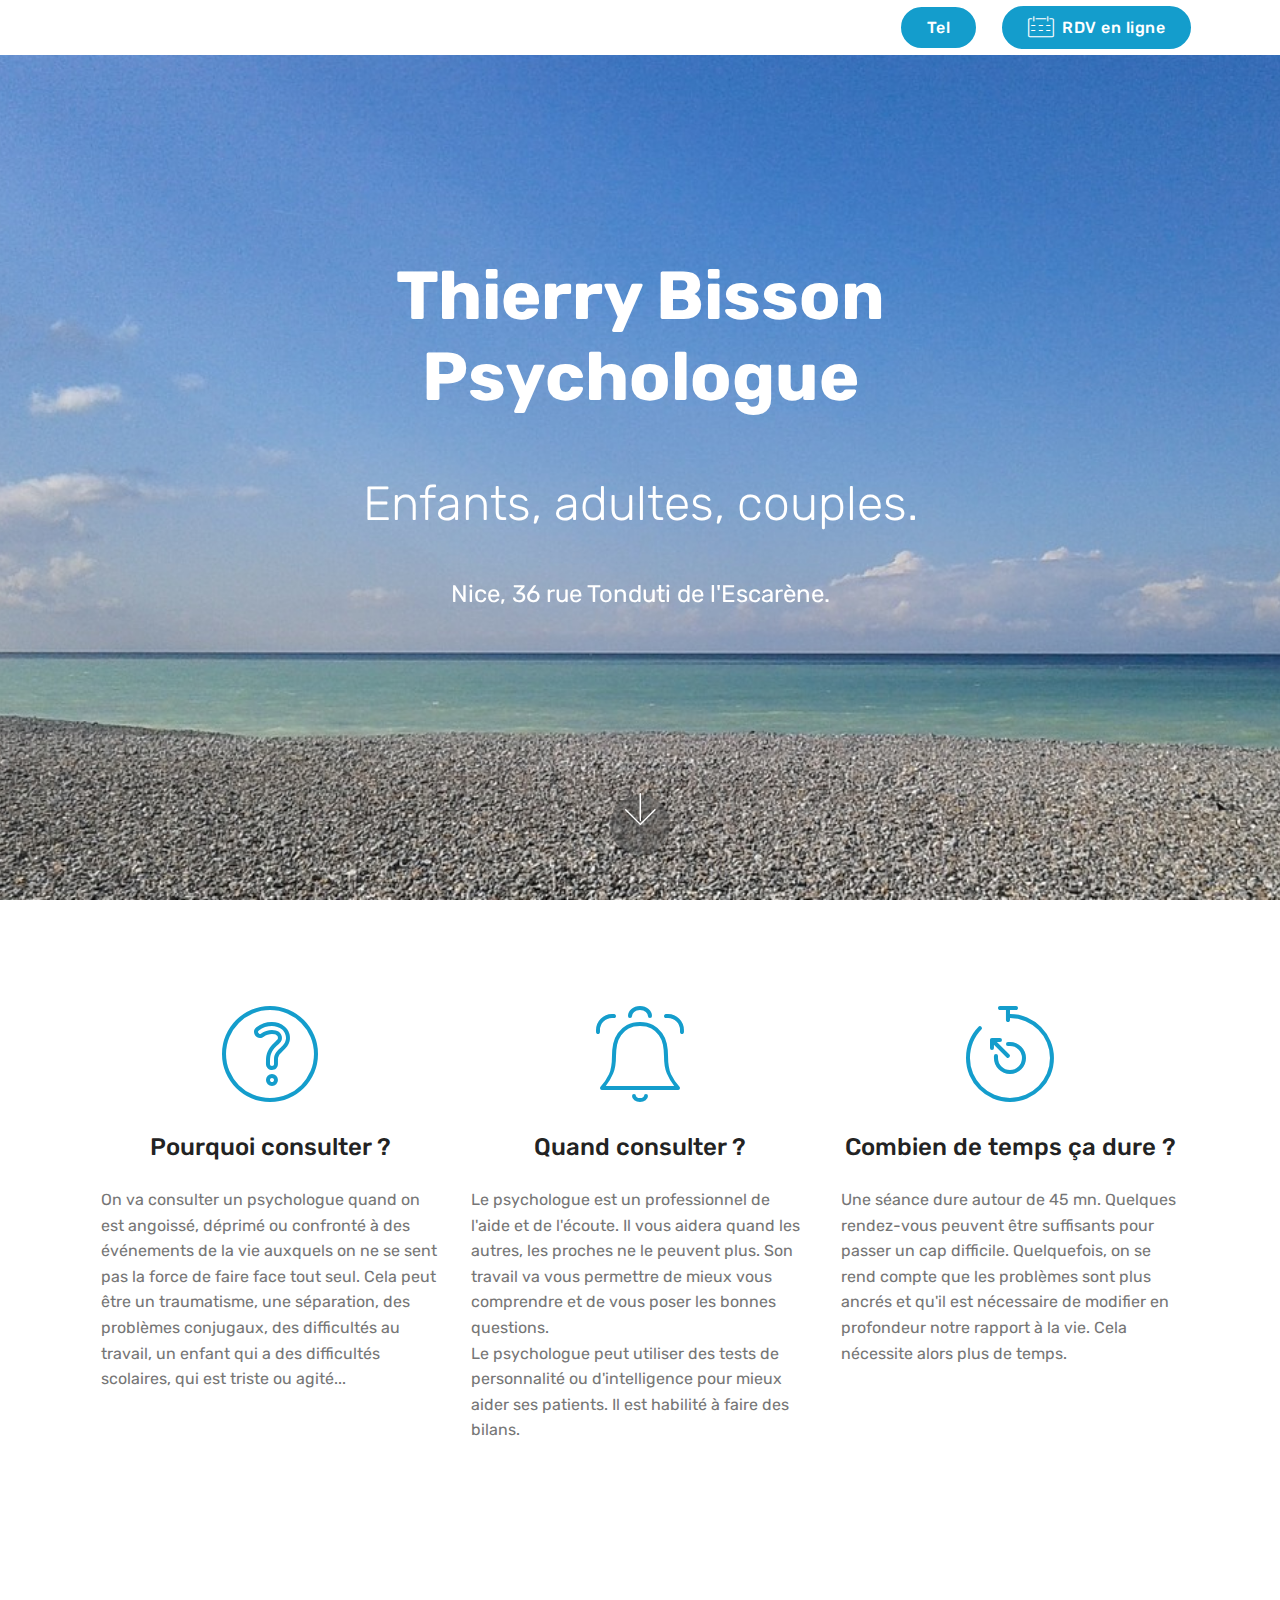
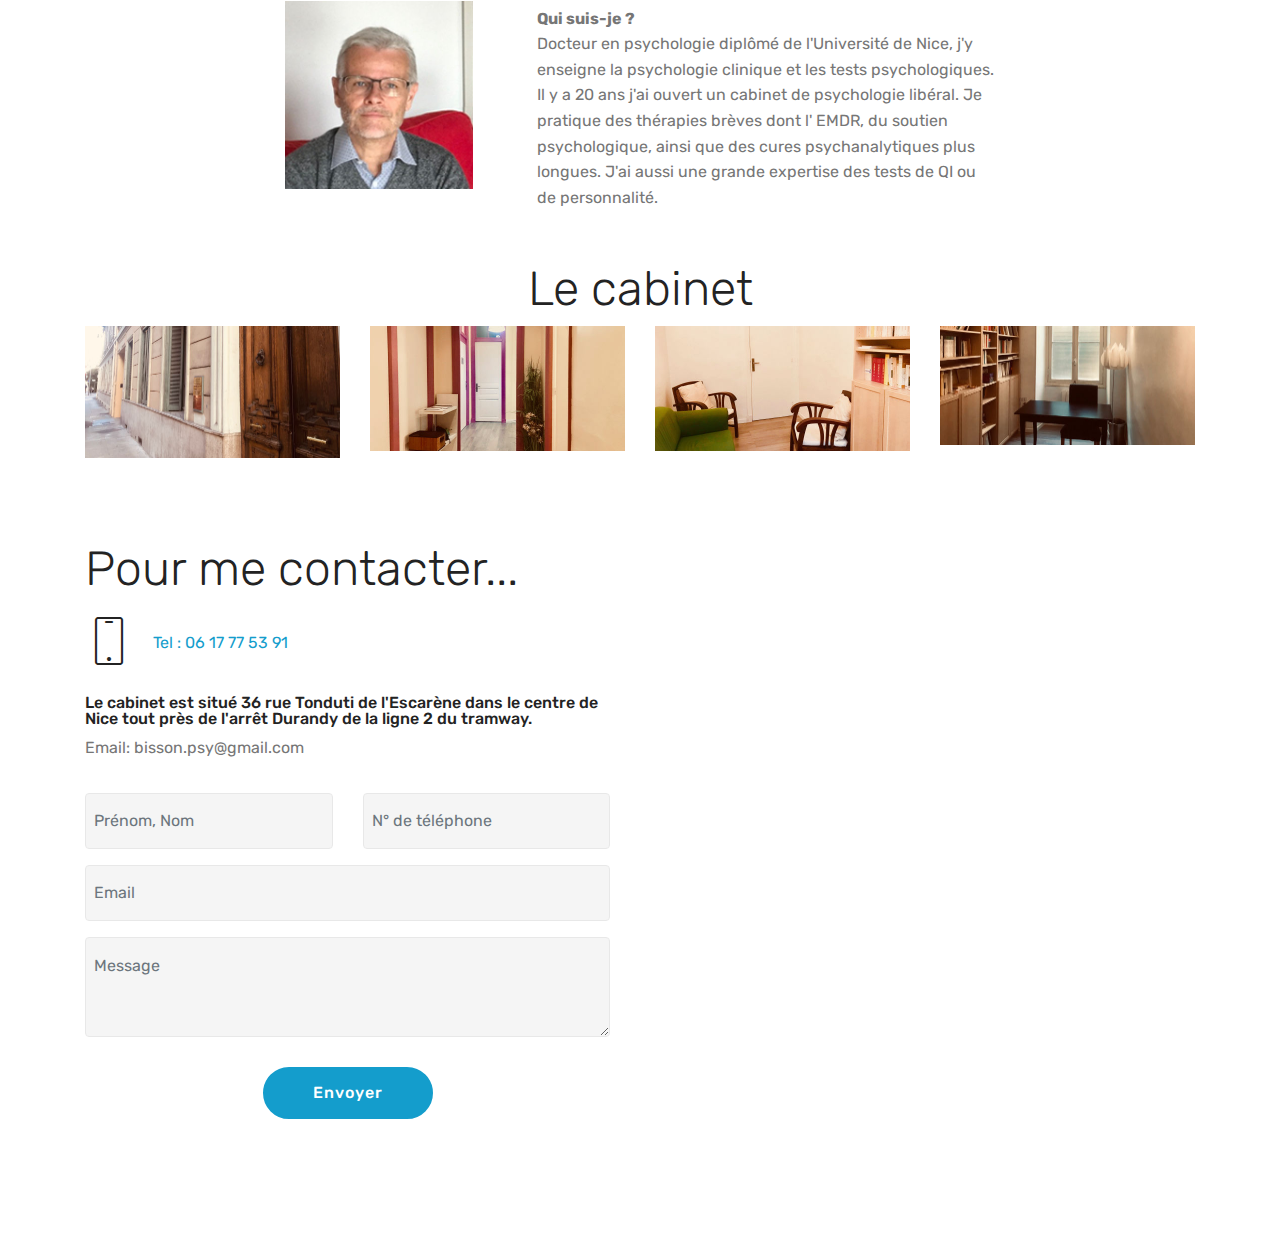
==== commit 9c75229b: "inversion google map" ====
--- a/Site36/index.html
+++ b/Site36/index.html
@@ -207,9 +207,7 @@
 
     <div class="container">
         <div class="row">
-            <div class="col-md-6">
-                <div class="google-map"><iframe frameborder="0" style="border:0" src="https://www.google.com/maps/embed/v1/place?key=AIzaSyCy9r70T3NYf3PhvVflTo0_zdif2_IoIYs&amp;q=place_id:ChIJA7hTmqXazRIR4J4RsKJyH0o" allowfullscreen=""></iframe></div>
-            </div>
+
             <div class="col-md-6">
                 <h2 class="pb-3 align-left mbr-fonts-style display-2">
                     Pour me contacter...</h2>
@@ -269,6 +267,11 @@
                     <!---Formbuilder Form--->
                 </div>
             </div>
+
+            <div class="col-md-6">
+                <div class="google-map"><iframe frameborder="0" style="border:0" src="https://www.google.com/maps/embed/v1/place?key=AIzaSyCy9r70T3NYf3PhvVflTo0_zdif2_IoIYs&amp;q=place_id:ChIJA7hTmqXazRIR4J4RsKJyH0o" allowfullscreen=""></iframe></div>
+            </div>
+
         </div>
     </div>
 </section>
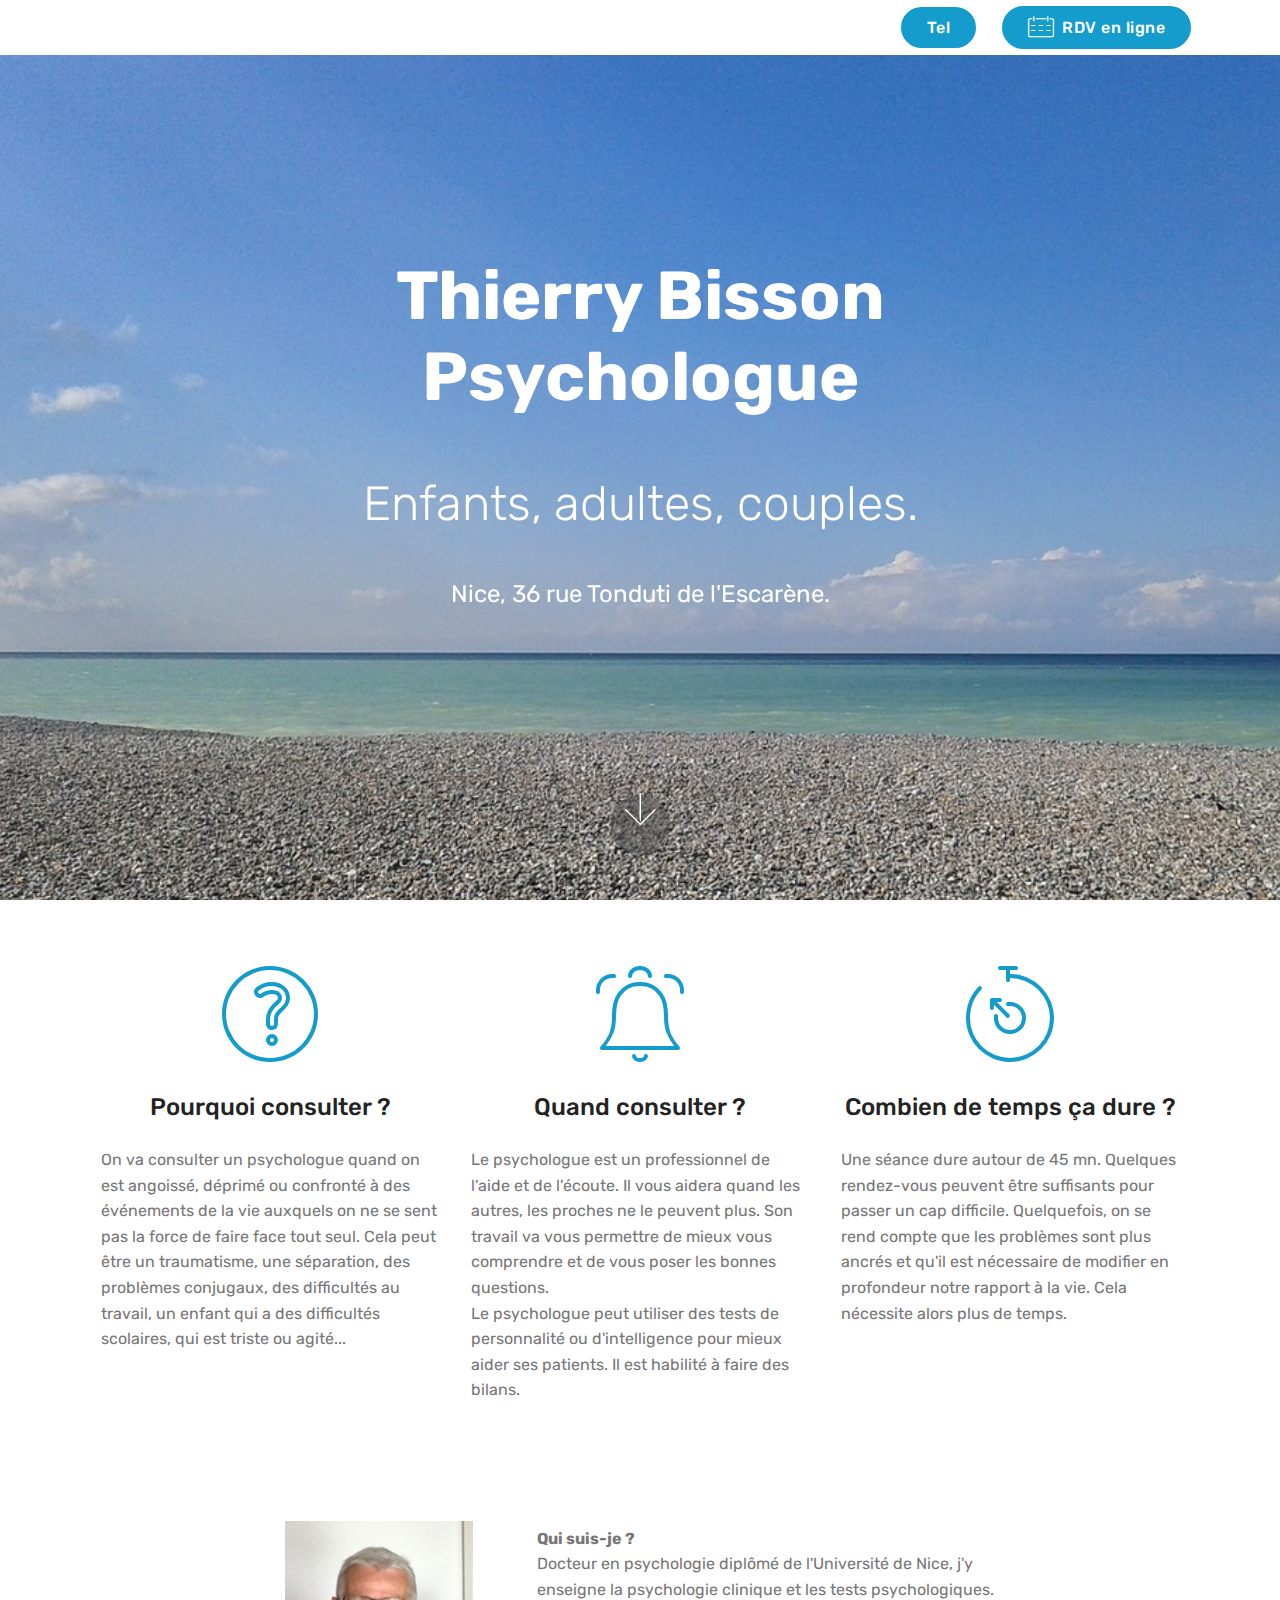
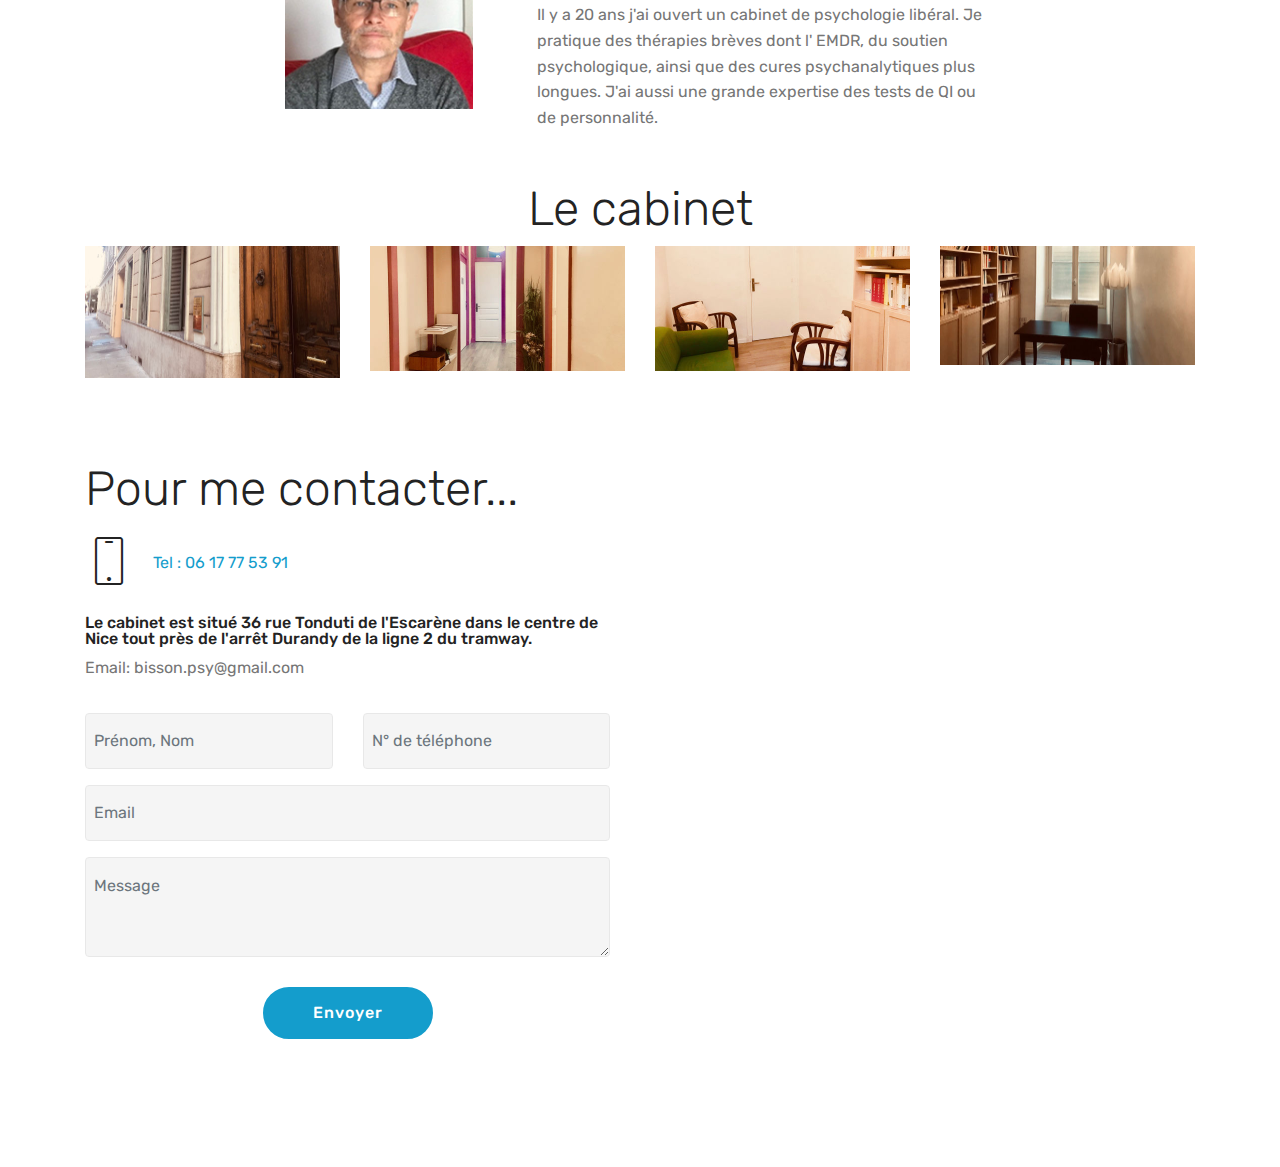
==== commit acee7d65: "bouton envoyer marges" ====
--- a/Site36/index.html
+++ b/Site36/index.html
@@ -268,7 +268,7 @@
                 </div>
             </div>
 
-            <div class="col-md-6">
+            <div class="col-md-6 cid-rXh8LhP3tX">
                 <div class="google-map"><iframe frameborder="0" style="border:0" src="https://www.google.com/maps/embed/v1/place?key=AIzaSyCy9r70T3NYf3PhvVflTo0_zdif2_IoIYs&amp;q=place_id:ChIJA7hTmqXazRIR4J4RsKJyH0o" allowfullscreen=""></iframe></div>
             </div>
 
--- a/Site36/assets/mobirise/css/mbr-additional.css
+++ b/Site36/assets/mobirise/css/mbr-additional.css
@@ -715,8 +715,8 @@
   background-image: url("../../../assets/images/galets.jpg");
 }
 .cid-rX5BMU7tfX {
-  padding-top: 90px;
-  padding-bottom: 90px;
+  padding-top: 50px;
+  padding-bottom: 50px;
   background-color: #ffffff;
 }
 .cid-rX5BMU7tfX .mbr-text {
@@ -748,7 +748,7 @@
     padding-right: 4rem;
   }
 }
-@media (max-width: 991px) {
+@media (max-width: 350px) {
   .cid-rXh73MvF9s .mbr-figure {
     padding-bottom: 1rem;
   }
--- a/Site36/assets/mobirise/css/mbr-additional.css
+++ b/Site36/assets/mobirise/css/mbr-additional.css
@@ -715,8 +715,8 @@
   background-image: url("../../../assets/images/galets.jpg");
 }
 .cid-rX5BMU7tfX {
-  padding-top: 90px;
-  padding-bottom: 90px;
+  padding-top: 50px;
+  padding-bottom: 50px;
   background-color: #ffffff;
 }
 .cid-rX5BMU7tfX .mbr-text {
@@ -748,7 +748,7 @@
     padding-right: 4rem;
   }
 }
-@media (max-width: 991px) {
+@media (max-width: 350px) {
   .cid-rXh73MvF9s .mbr-figure {
     padding-bottom: 1rem;
   }
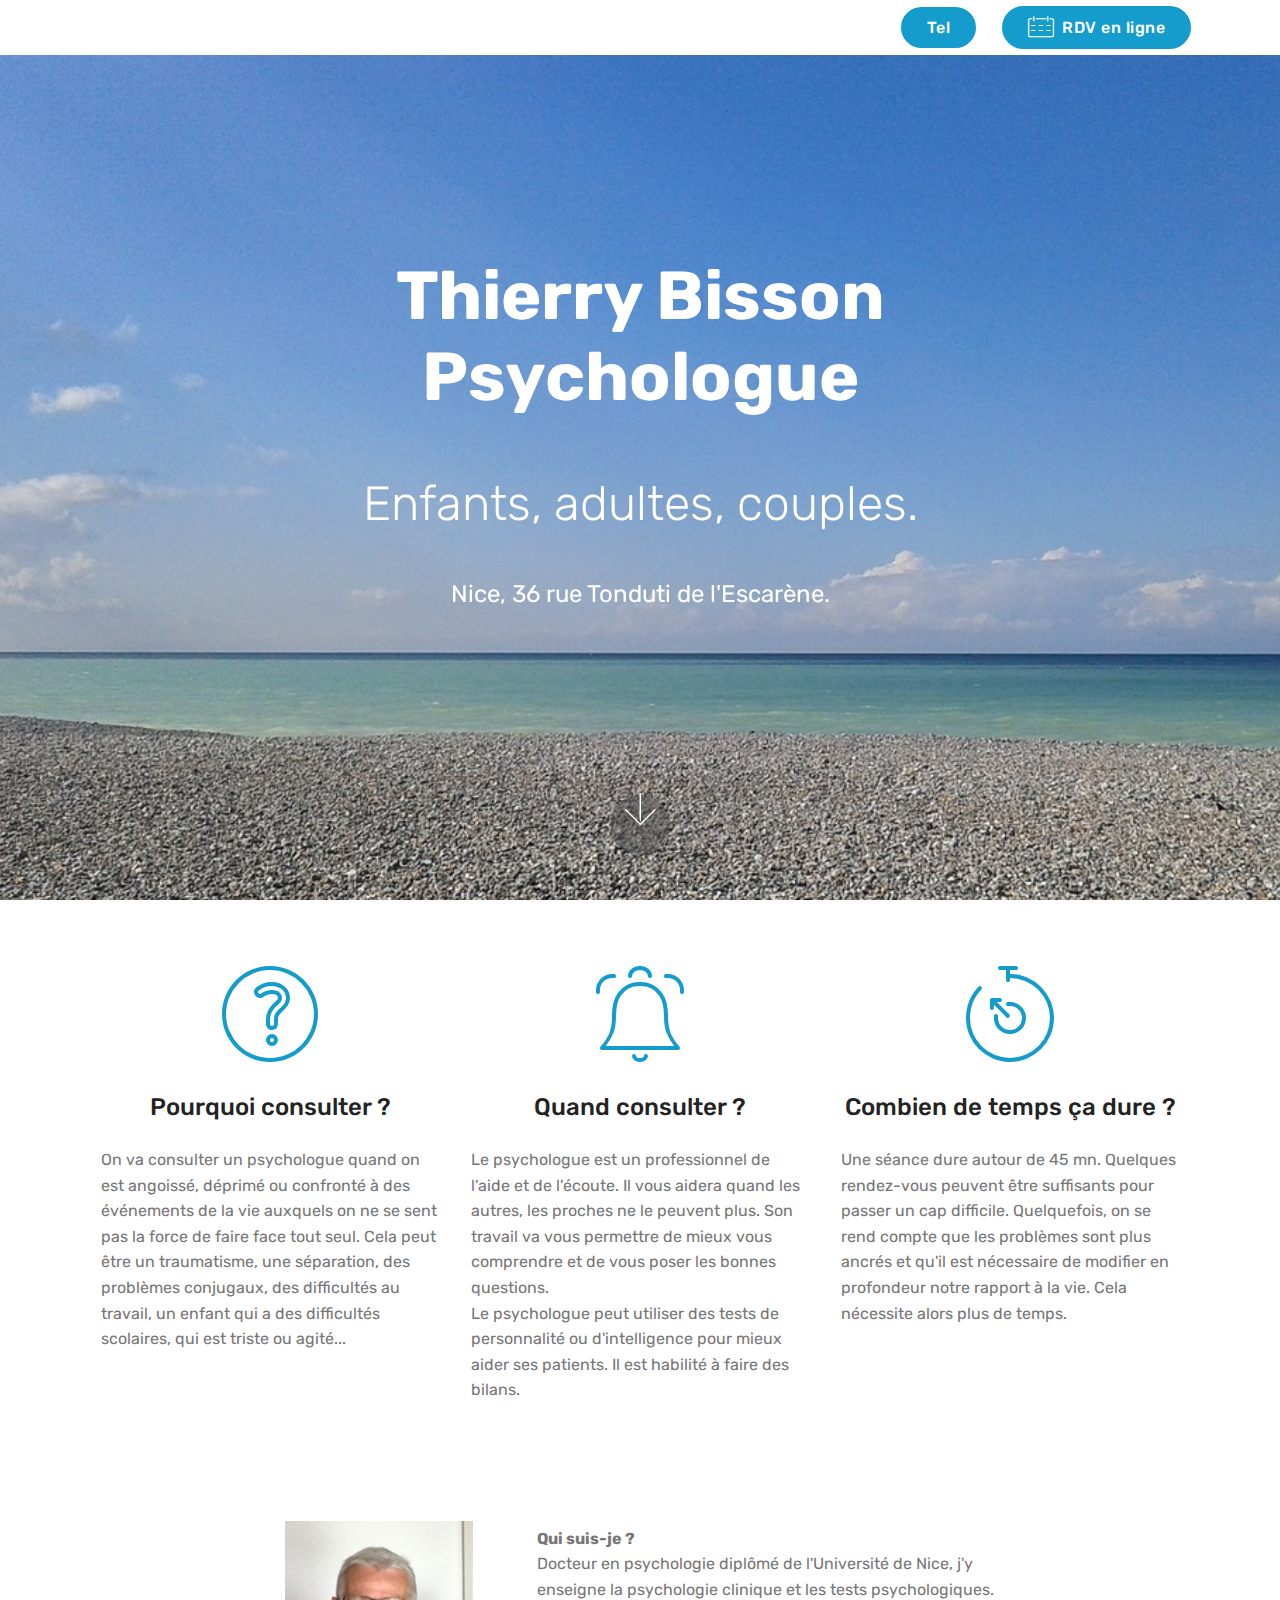
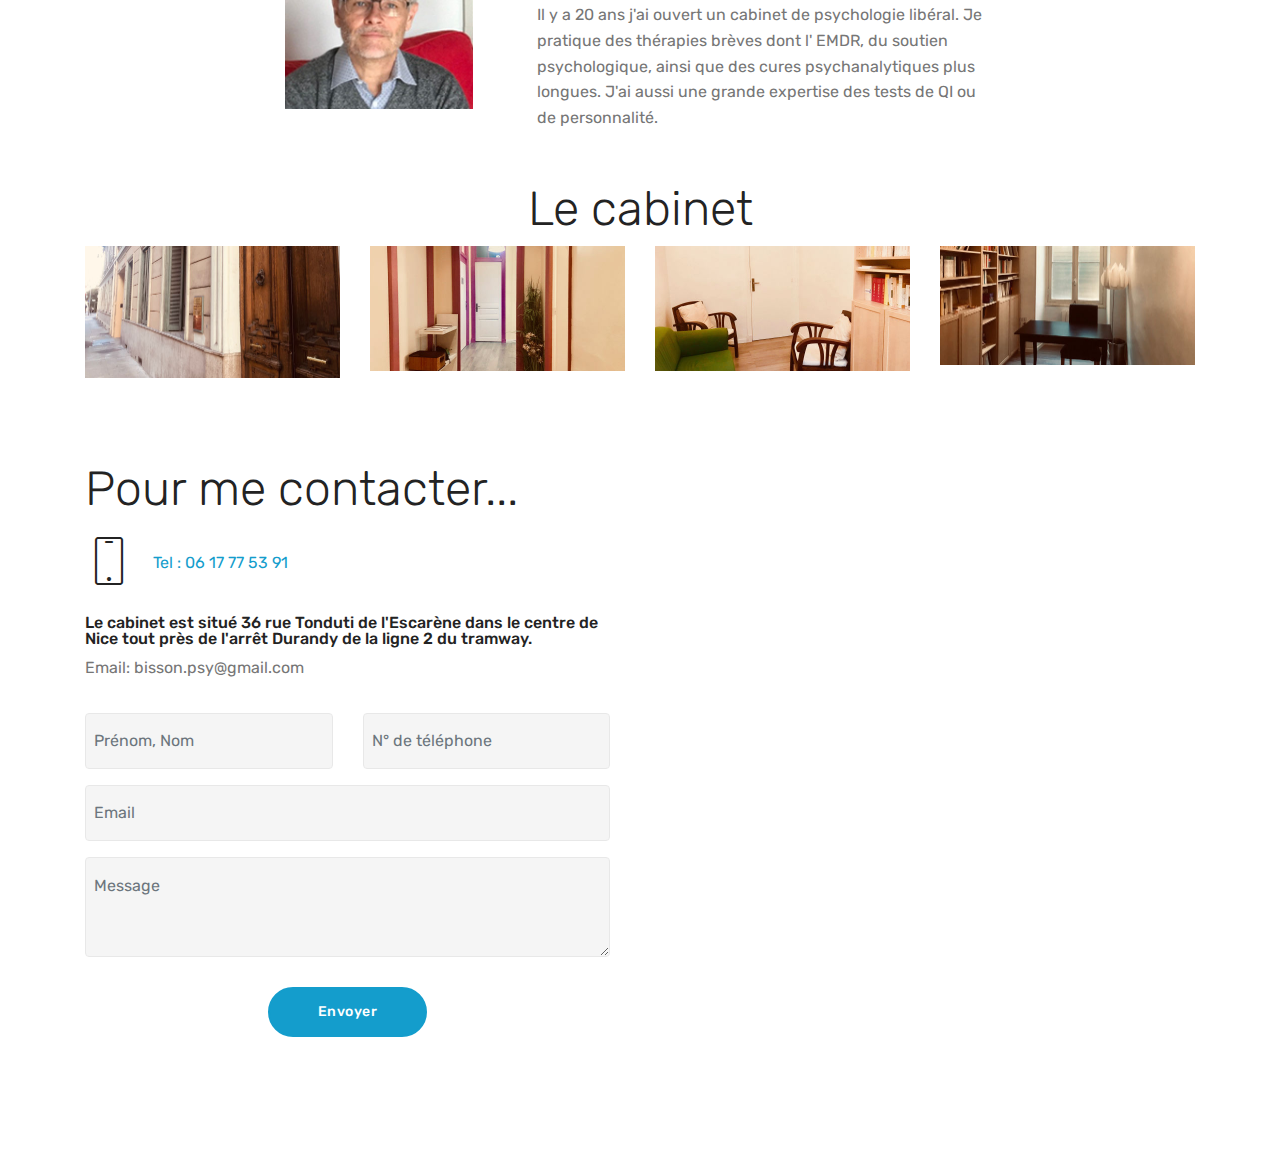
==== commit f729bbcc: "bouton envoyer petit" ====
--- a/Site36/index.html
+++ b/Site36/index.html
@@ -261,7 +261,7 @@
                             <div data-for="message" class="col-md-12  form-group">
                                 <textarea name="message" placeholder="Message" data-form-field="Message" class="form-control input display-7" id="message-form4-a"></textarea>
                             </div>
-                            <div class="col-md-12 input-group-btn  mt-2 align-center"><button type="submit" class="btn btn-primary btn-form display-4">Envoyer</button></div>
+                            <div class="col-md-12 input-group-btn  mt-2 align-center"><button type="submit" class="btn btn-sm btn-primary display-3">Envoyer</button></div>
                         </div>
                     </form>
                     <!---Formbuilder Form--->
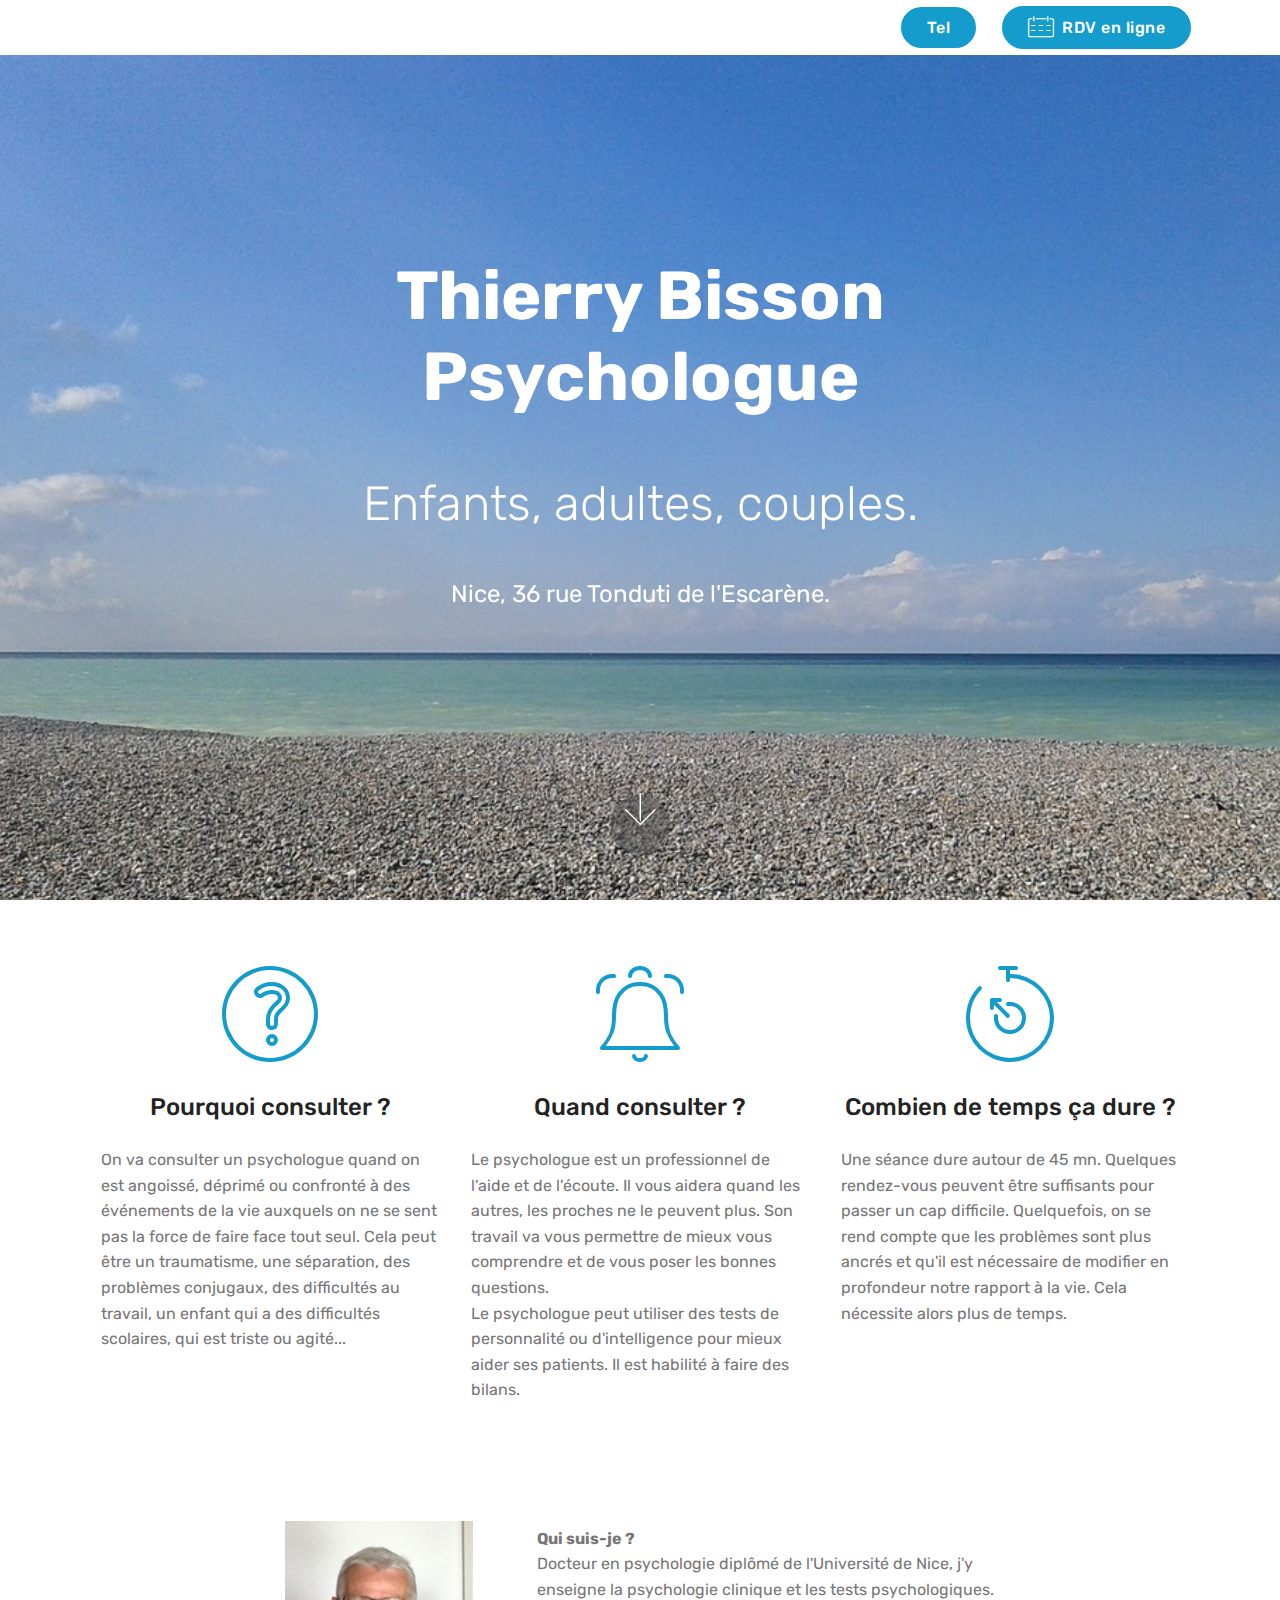
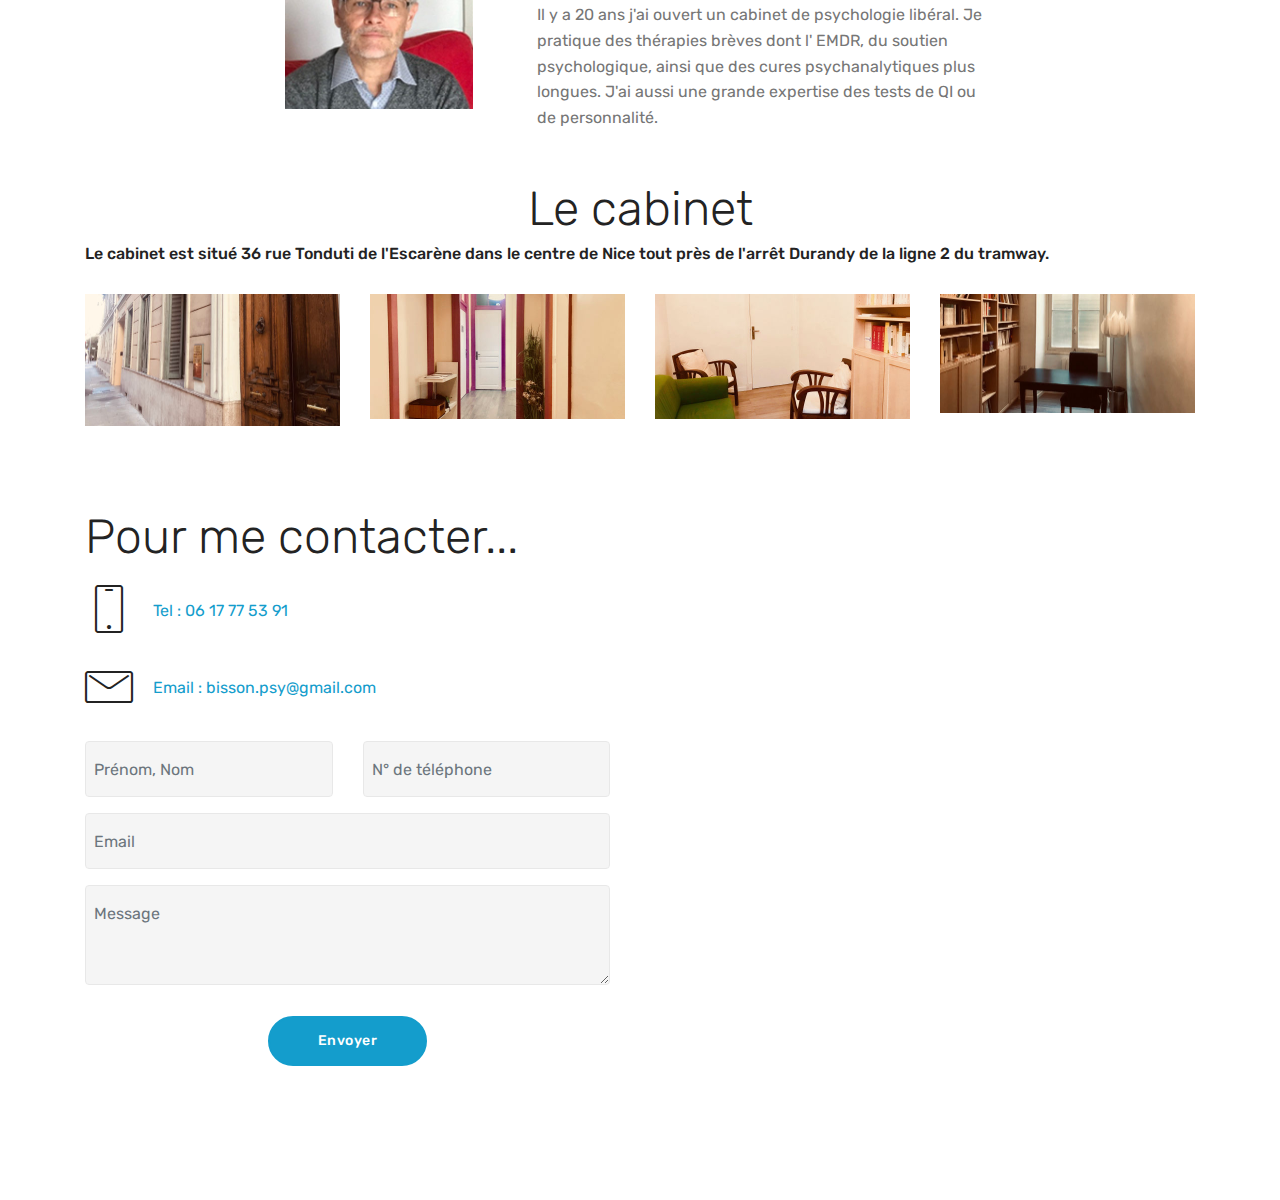
==== commit 6b226e4d: "icone email, divers paddings" ====
--- a/Site36/index.html
+++ b/Site36/index.html
@@ -174,6 +174,9 @@
         <h3 class="mbr-section-title align-center mbr-fonts-style display-2">
             Le cabinet</h3>
 
+            <h5 class="align-left mbr-fonts-style display-7">Le cabinet est situé 36 rue Tonduti de l'Escarène dans le centre de Nice tout près de l'arrêt Durandy de la ligne 2 du tramway.</h5><br>
+
+
         <div class="row mbr-gallery" data-toggle="modal" data-target="#rXhog6Fxp5">
             <div class="col-sm-6 col-md-4 col-lg-3 item gallery-image">
                 <div class="item-wrapper">
@@ -226,20 +229,18 @@
                         </font>Tel : 06 17 77 53 91
                         </a>
 
-
-
-
-                        <!-- <h4 class="icon-block__title align-left mbr-fonts-style display-5">
-                            06 17 77 53 91</h4> -->
                     </div>
-                    <div class="icon-contacts pb-3">
-                        <h5 class="align-left mbr-fonts-style display-7">Le cabinet est situé 36 rue Tonduti de l'Escarène dans le centre de Nice tout près de l'arrêt Durandy de la ligne 2 du tramway.</h5>
-
-                        <a href="mailto:bisson.psy@gmail.com">
-                        <p class="mbr-text align-left mbr-fonts-style display-7">Email: bisson.psy@gmail.com</p>
+
+                    <div class="icon-block pb-3 align-left">
+                        <span class="icon-block__icon">
+                            <span class="mbr-iconfont mbri-letter"></span>
+                        </span>
+                        <a href="mailto:bisson.psy@gmail.com"  target="_blank">
+                        Email : bisson.psy@gmail.com
                         </a>
                     </div>
                 </div>
+
                 <div data-form-type="formoid">
                     <!---Formbuilder Form--->
                     <form action="https://mobirise.com/" method="POST" class="mbr-form form-with-styler" data-form-title="Mobirise Form"><input type="hidden" name="email" data-form-email="true" value="B6RjPDzgk/jT1wOFY/OQM3kNAQE3UJX8dqQb4H48ahyPomcD1AdgbJ08Fboomi5NJydVvF0+Ov7CQm+MrzidzOKGbsHlS70PgbFmV1HSnGoalaUDtWf2pWl2YOwgZ0vX">
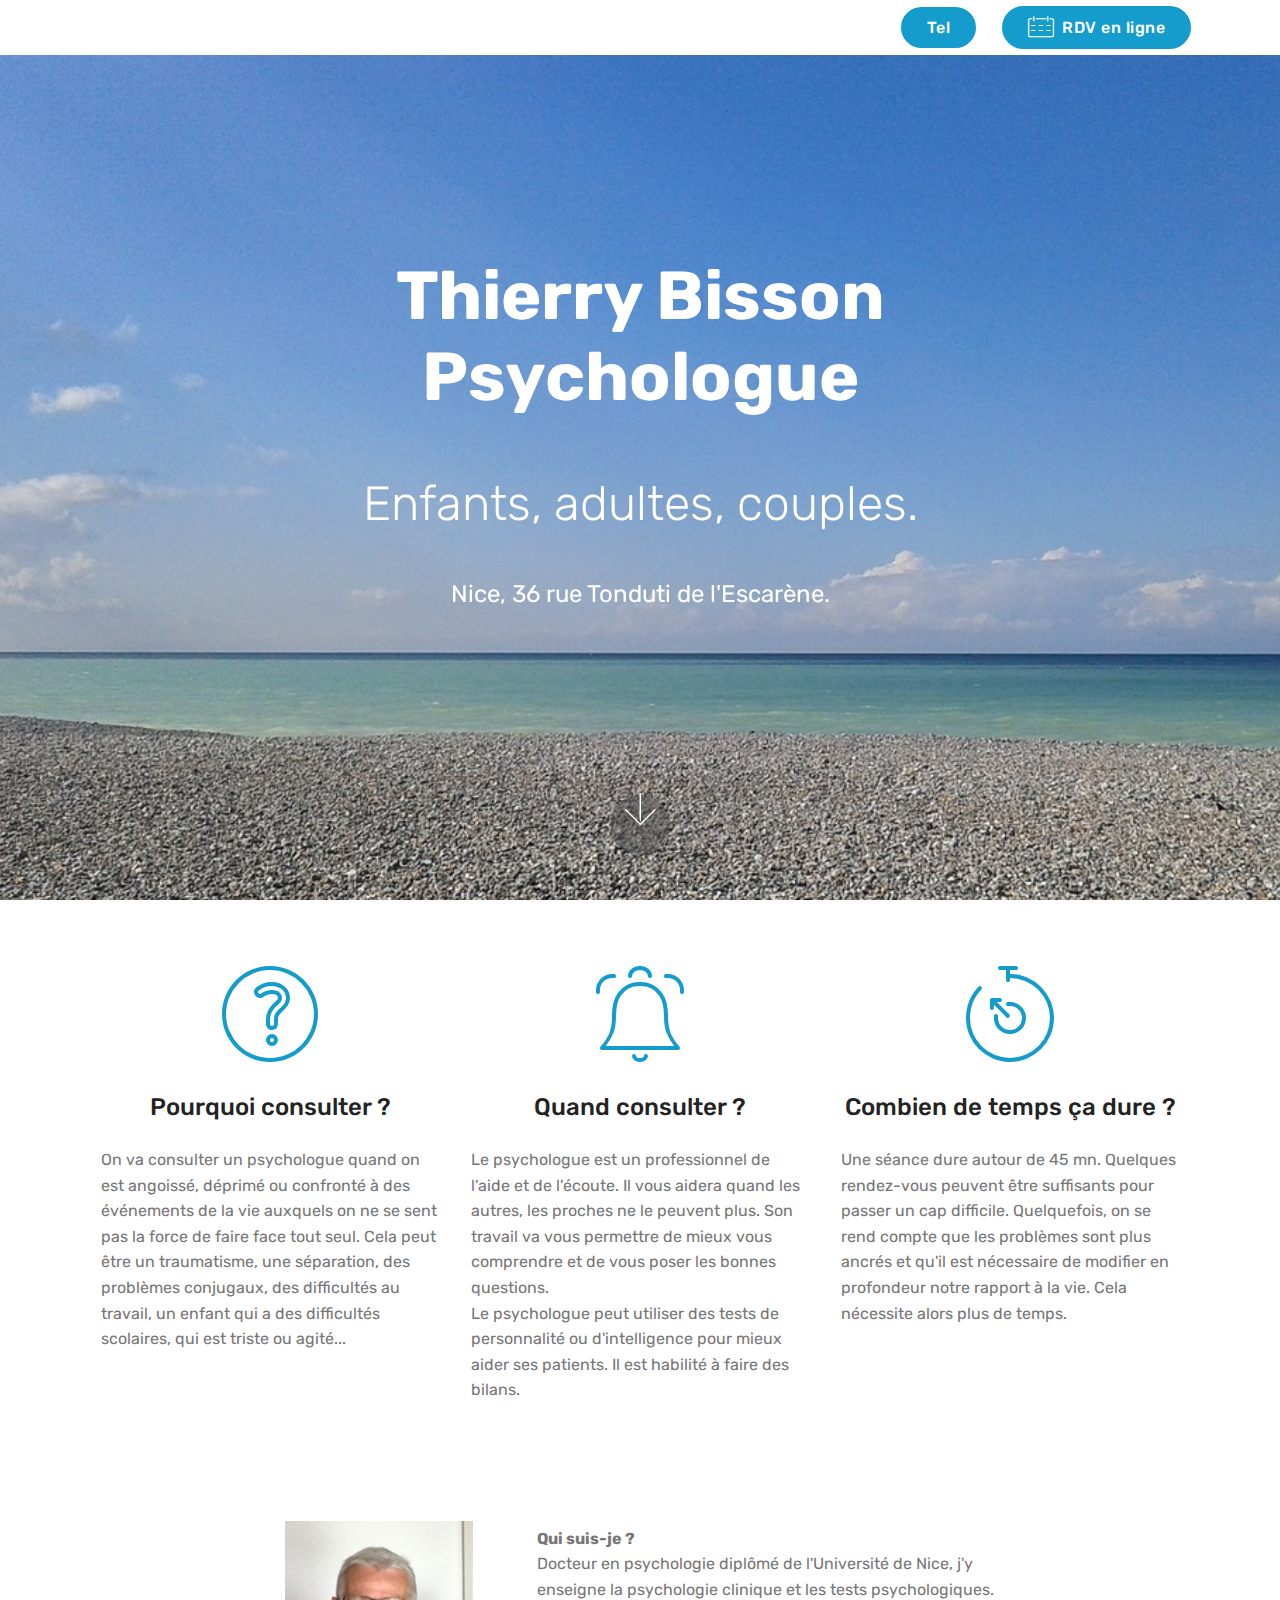
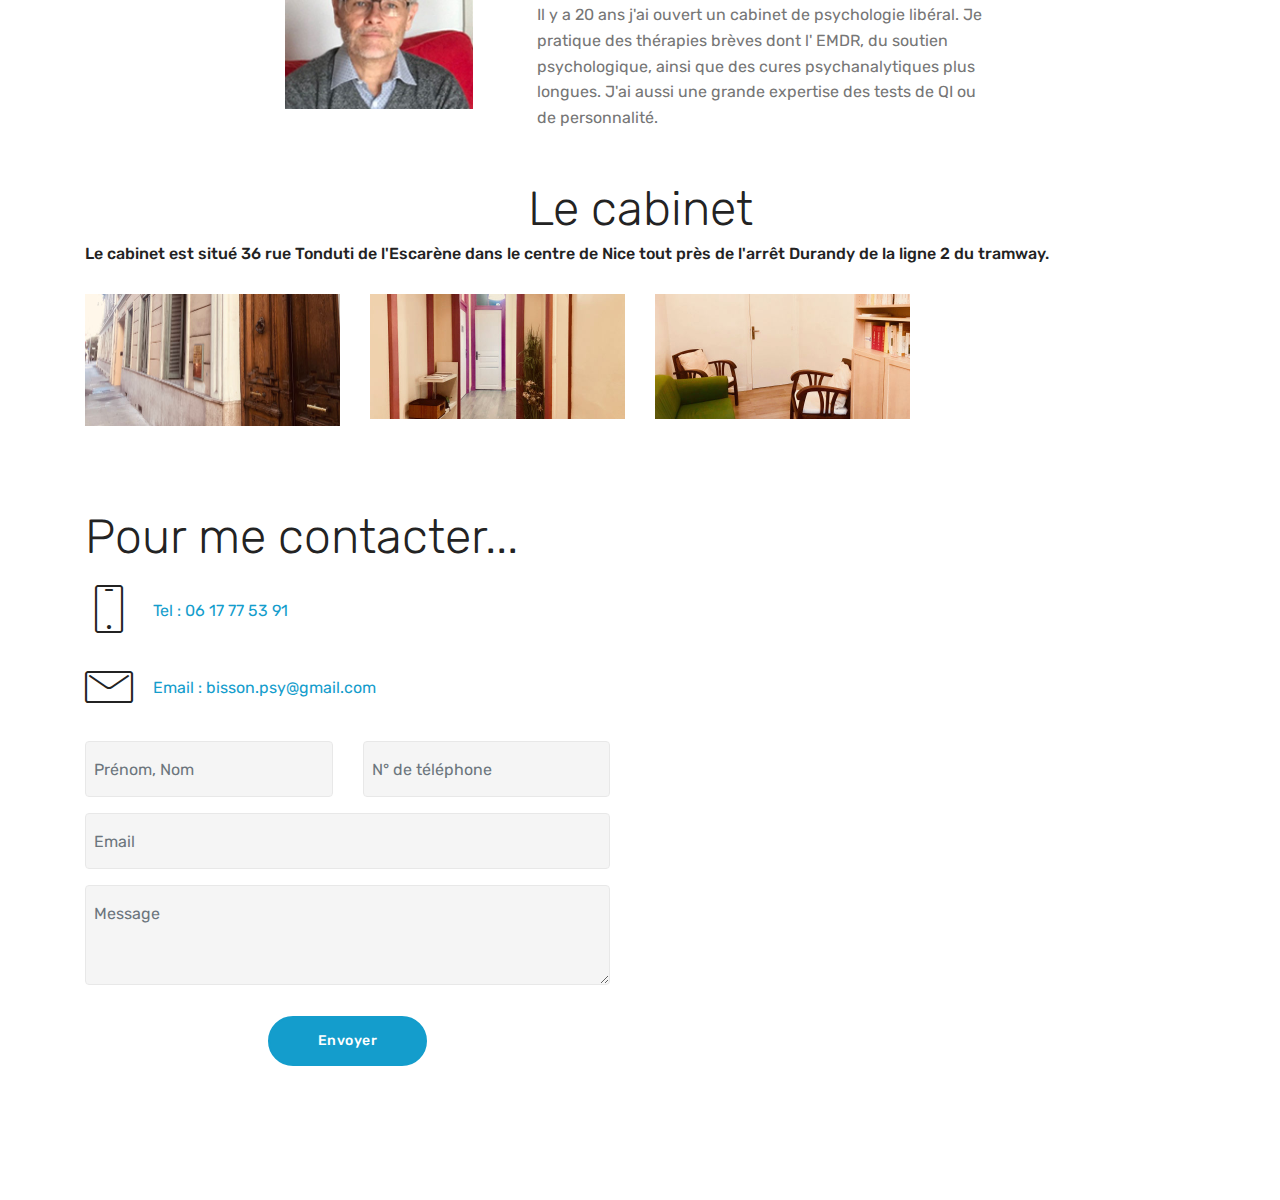
==== commit 78e6f1ad: "changement image" ====
--- a/Site36/index.html
+++ b/Site36/index.html
@@ -174,7 +174,8 @@
         <h3 class="mbr-section-title align-center mbr-fonts-style display-2">
             Le cabinet</h3>
 
-            <h5 class="align-left mbr-fonts-style display-7">Le cabinet est situé 36 rue Tonduti de l'Escarène dans le centre de Nice tout près de l'arrêt Durandy de la ligne 2 du tramway.</h5><br>
+            <h5 class="align-left mbr-fonts-style display-7">Le cabinet est situé 36 rue Tonduti de l'Escarène dans le centre de Nice tout près de l'arrêt Durandy de la ligne 2 du tramway.</h5>
+            <br>
 
 
         <div class="row mbr-gallery" data-toggle="modal" data-target="#rXhog6Fxp5">
@@ -195,7 +196,7 @@
             </div>
             <div class="col-sm-6 col-md-4 col-lg-3 item gallery-image">
                 <div class="item-wrapper">
-                    <img class="w-100" src="assets/images/img-9849-510x239.jpg" alt="" data-slide-to="3" title="" data-target="#rXhog6F63p">
+                    <img class="w-100" src="assets/images/img-9847-510x235.jpg" alt="" data-slide-to="3" title="" data-target="#rXhog6F63p">
                 </div>
             </div>
         </div>
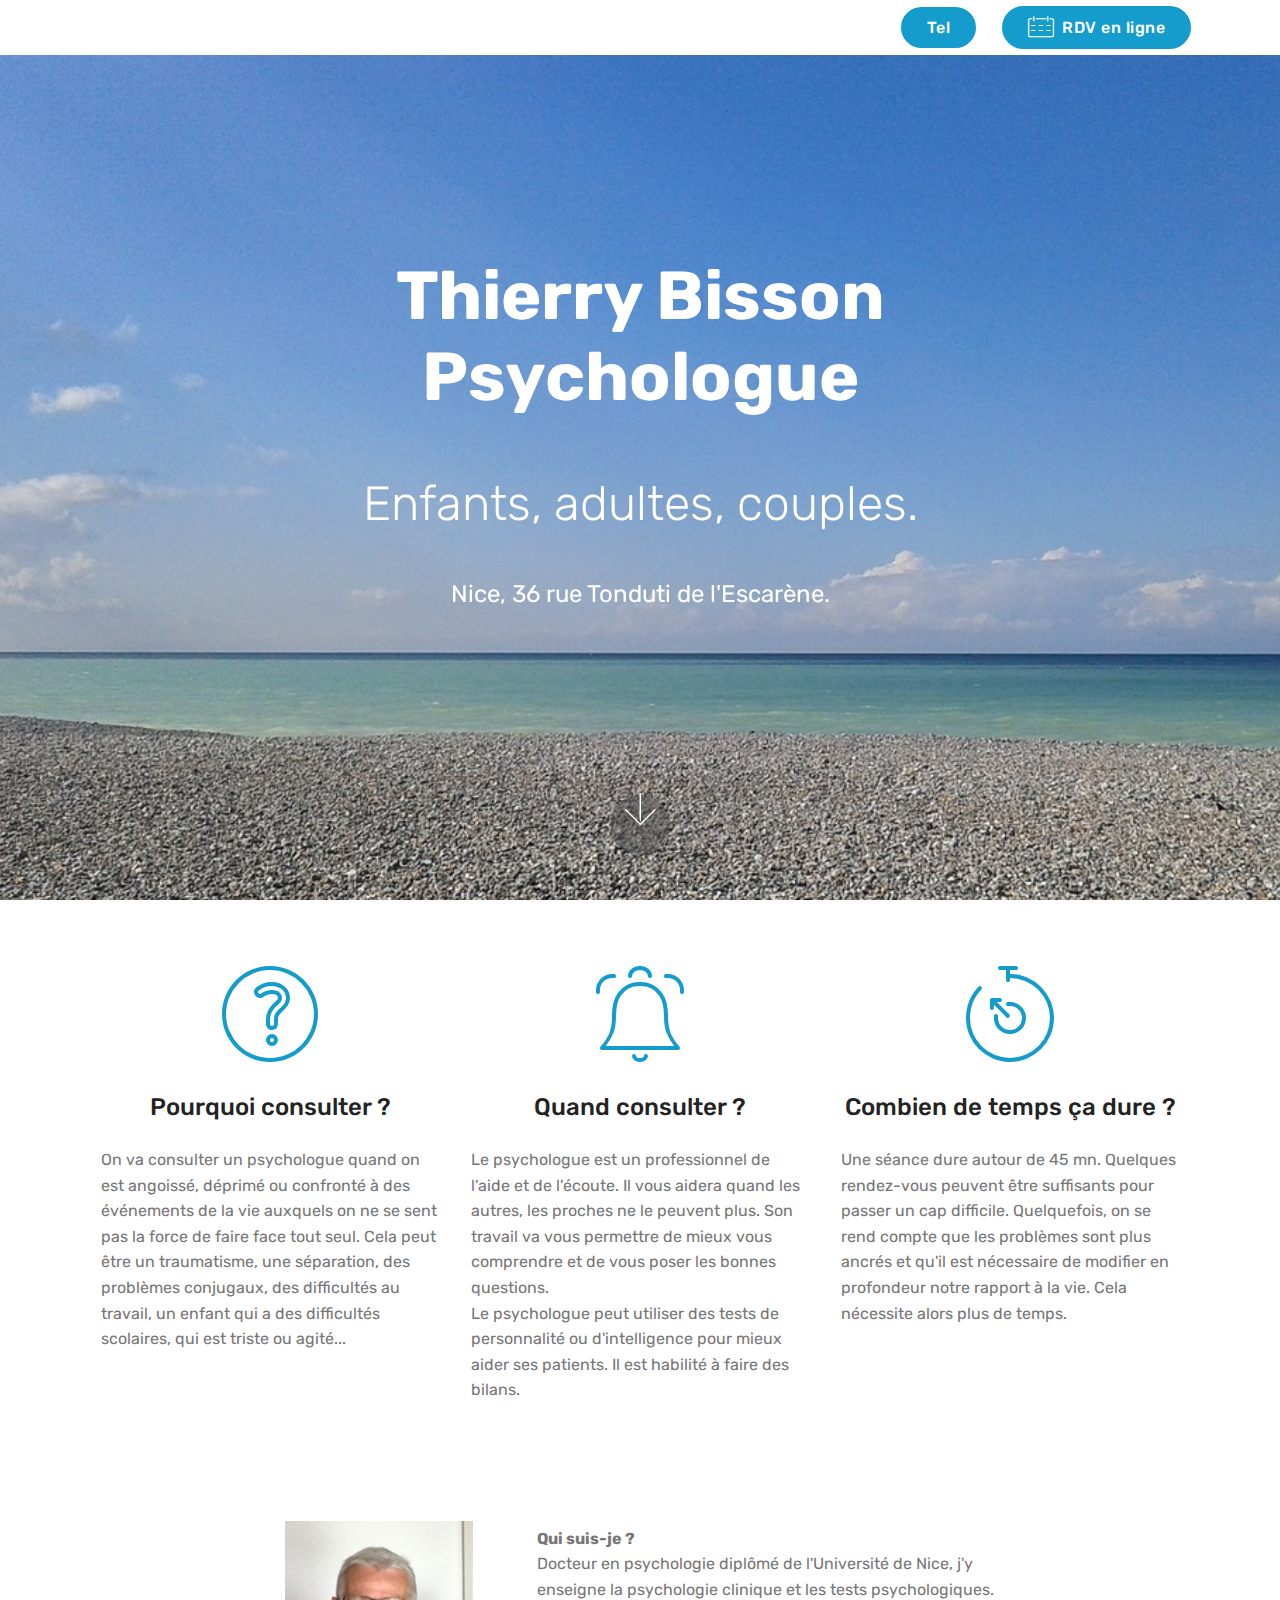
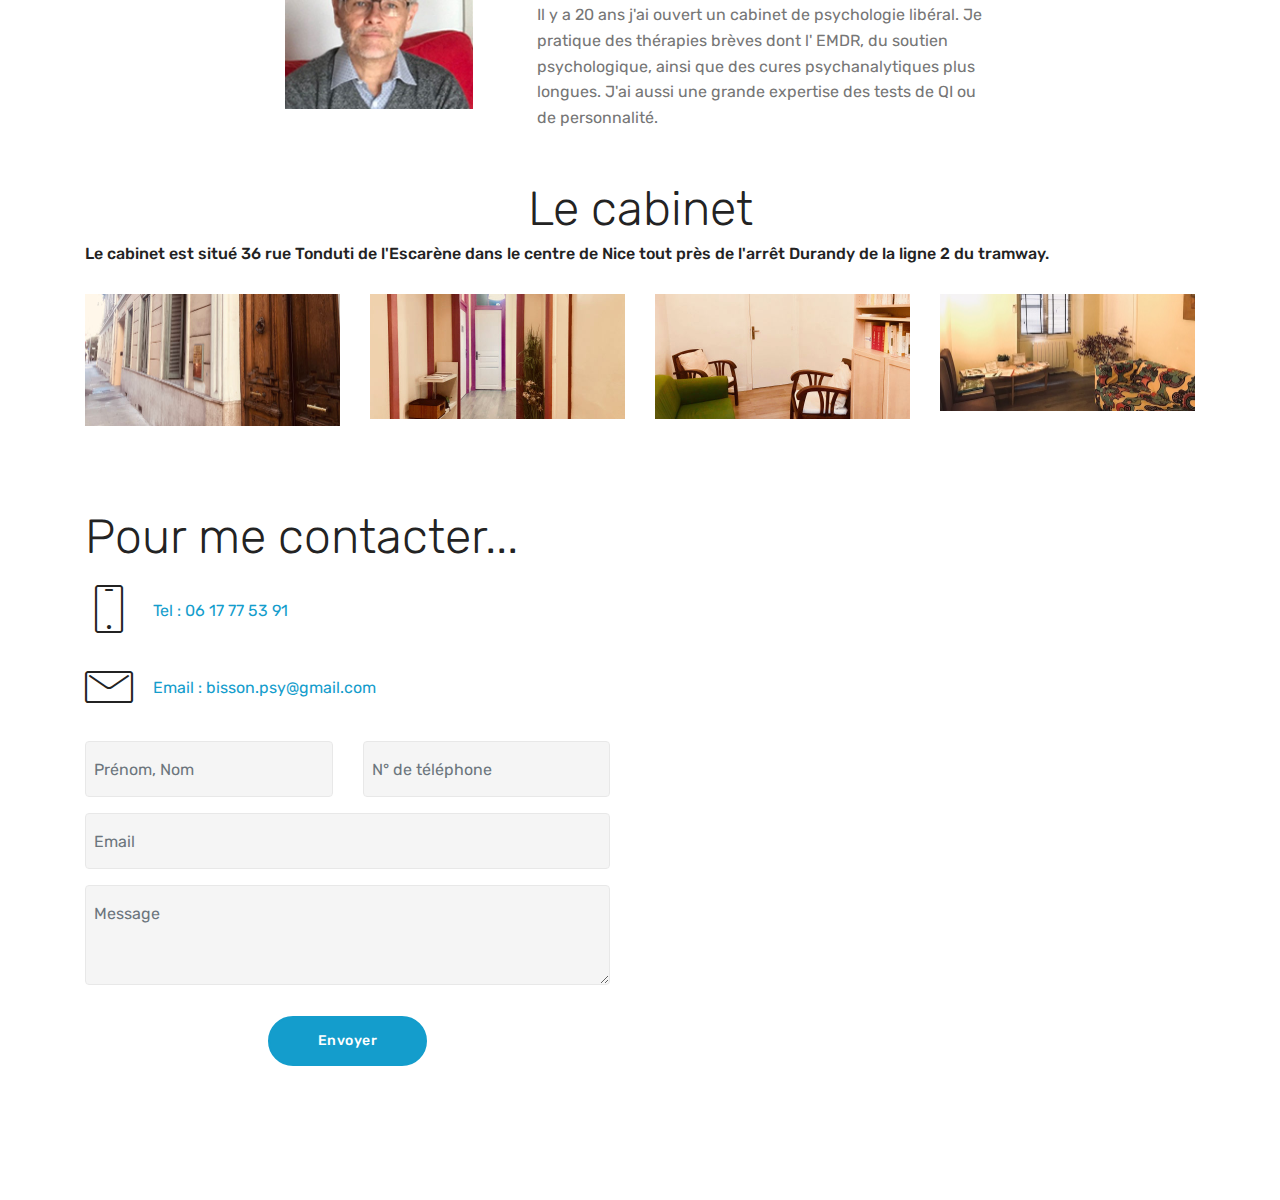
==== commit 256e5d32: "modif adresse Image" ====
--- a/Site36/index.html
+++ b/Site36/index.html
@@ -196,7 +196,7 @@
             </div>
             <div class="col-sm-6 col-md-4 col-lg-3 item gallery-image">
                 <div class="item-wrapper">
-                    <img class="w-100" src="assets/images/img-9847-510x235.jpg" alt="" data-slide-to="3" title="" data-target="#rXhog6F63p">
+                    <img class="w-100" src="assets/images/IMG-9847-510x235.jpg" alt="" data-slide-to="3" title="" data-target="#rXhog6F63p">
                 </div>
             </div>
         </div>
